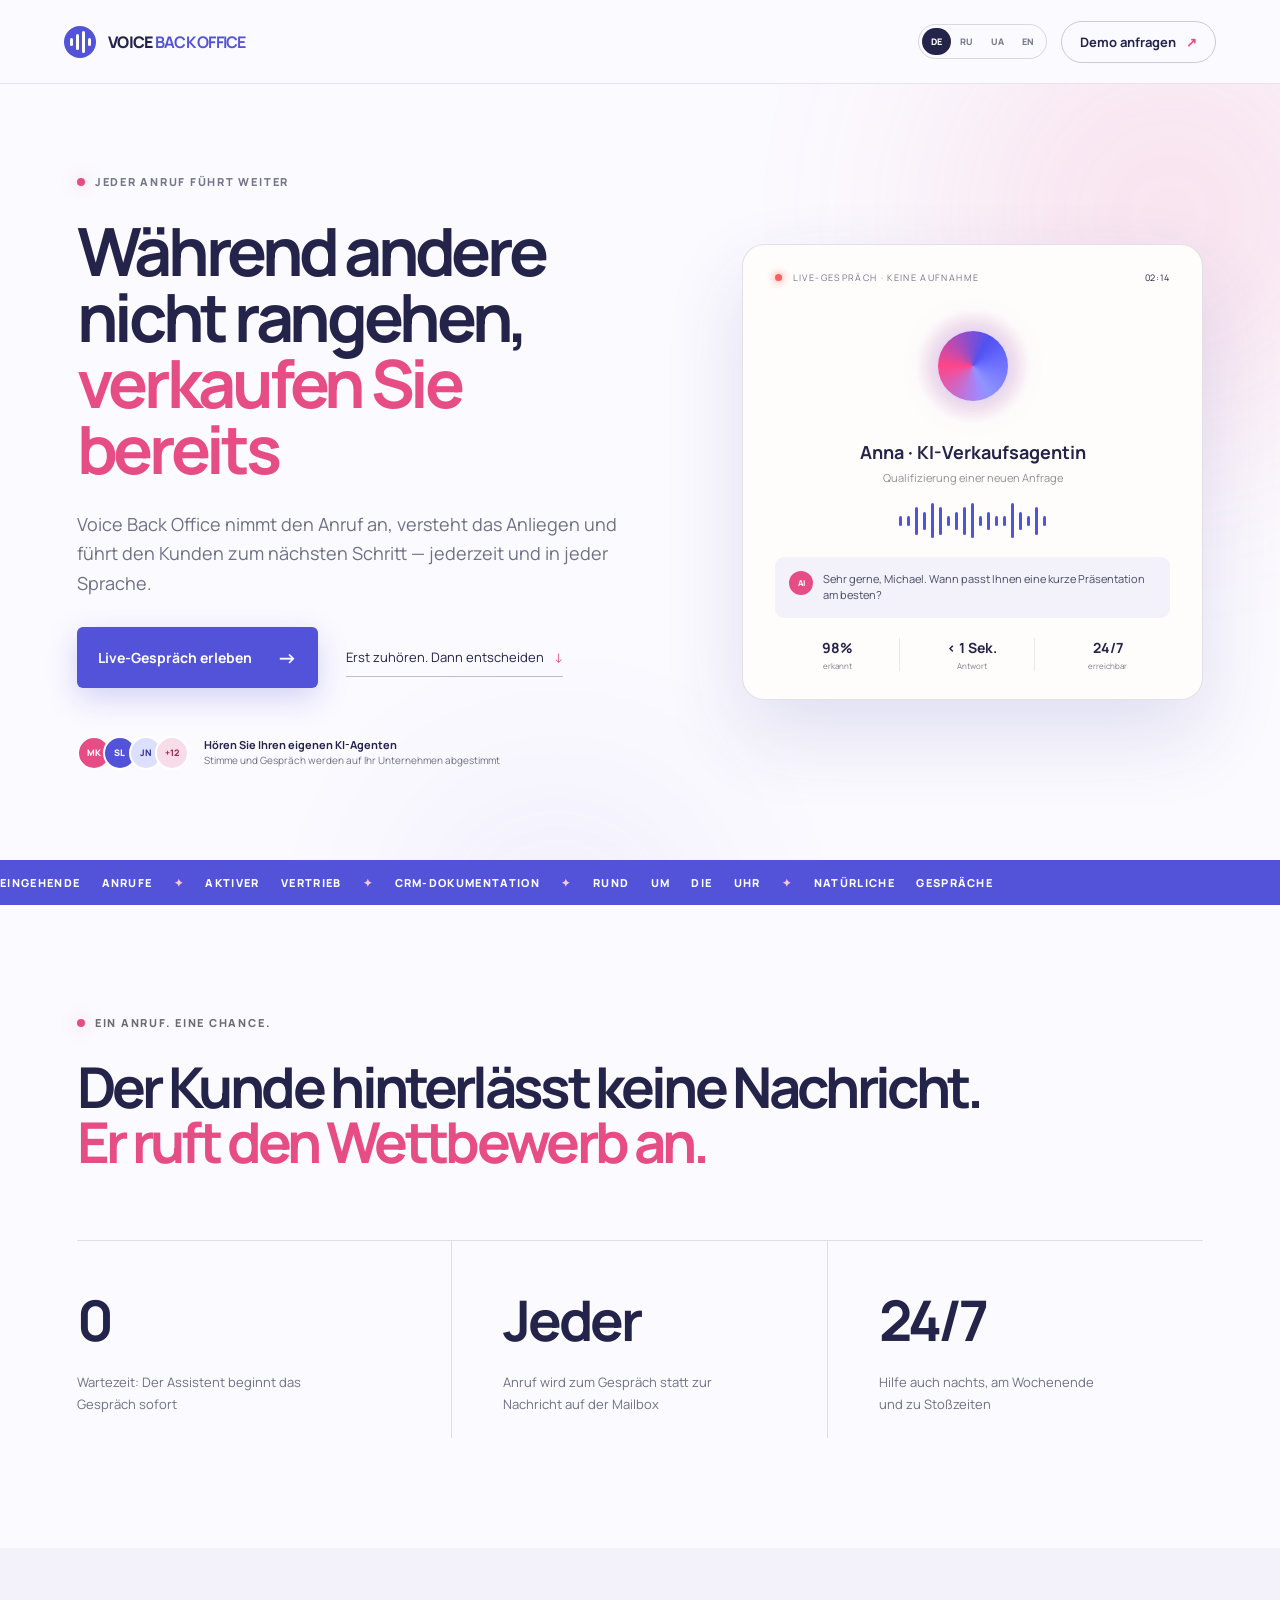
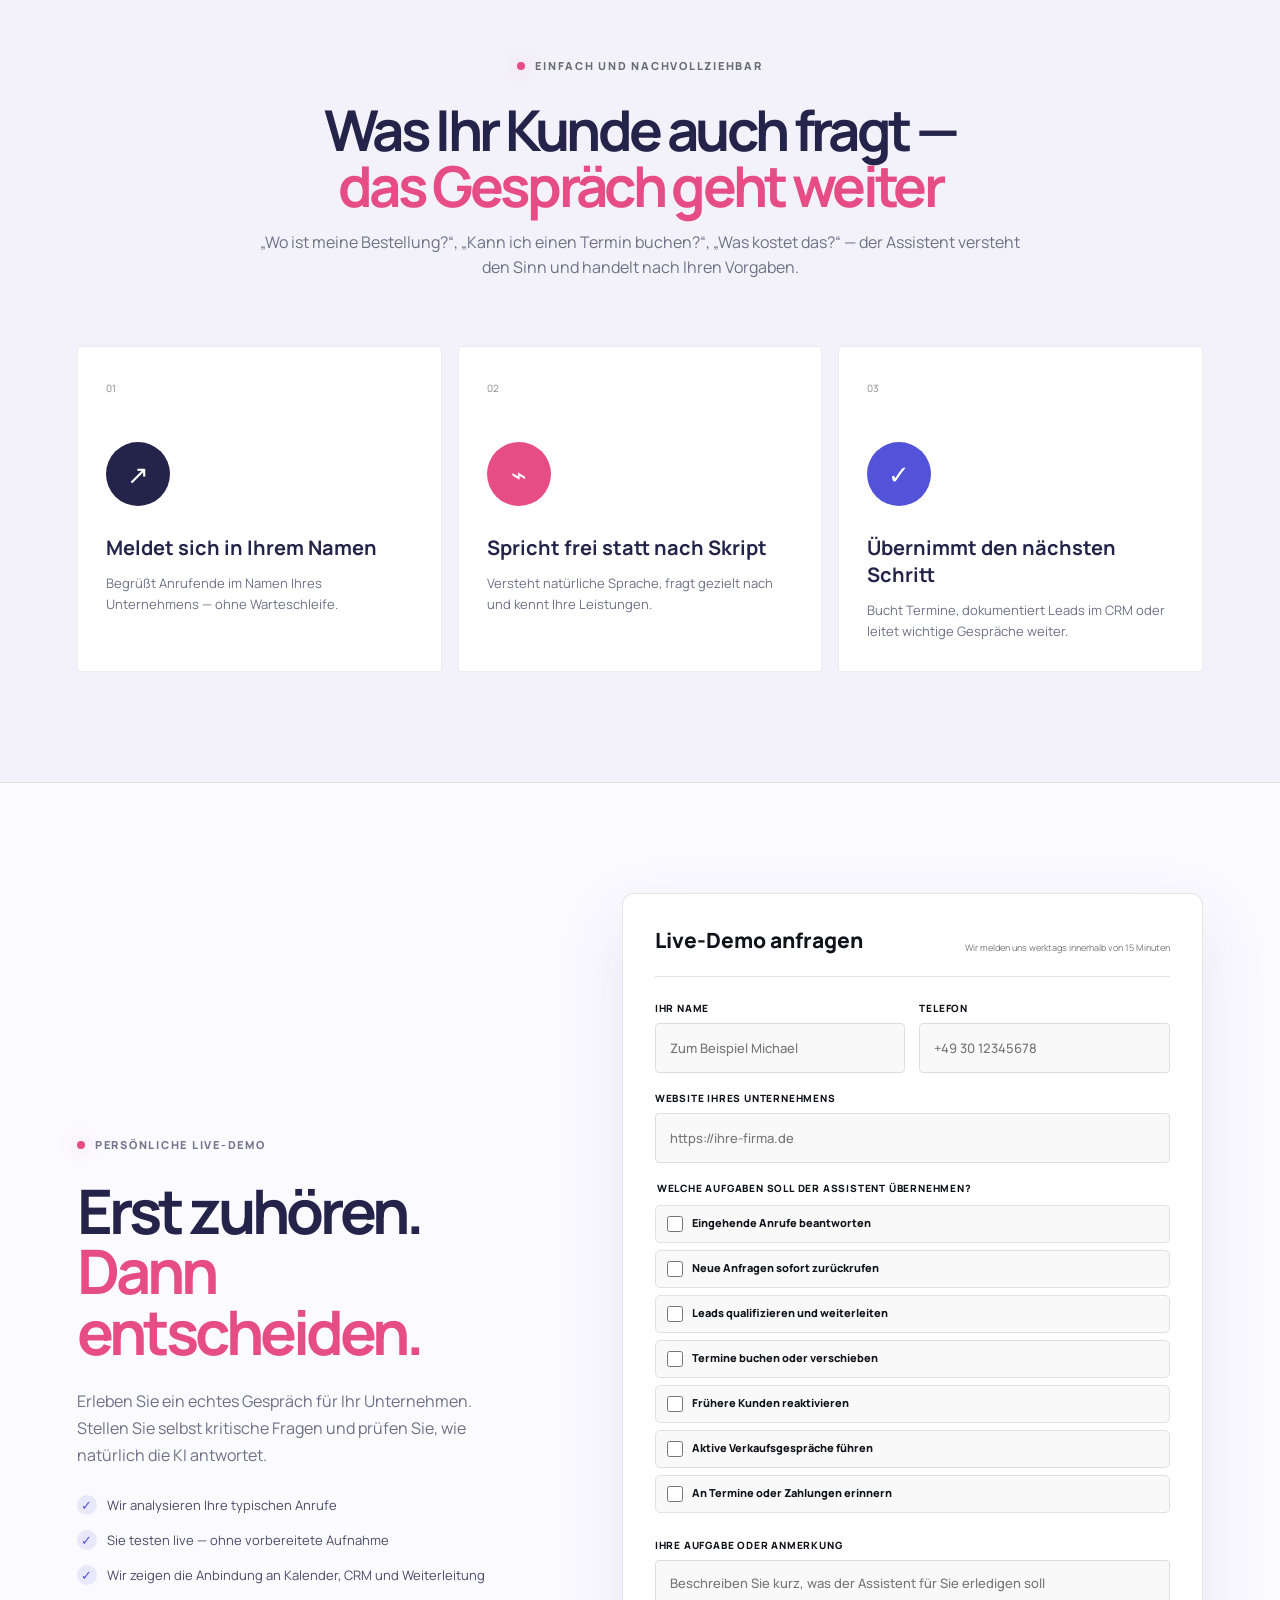
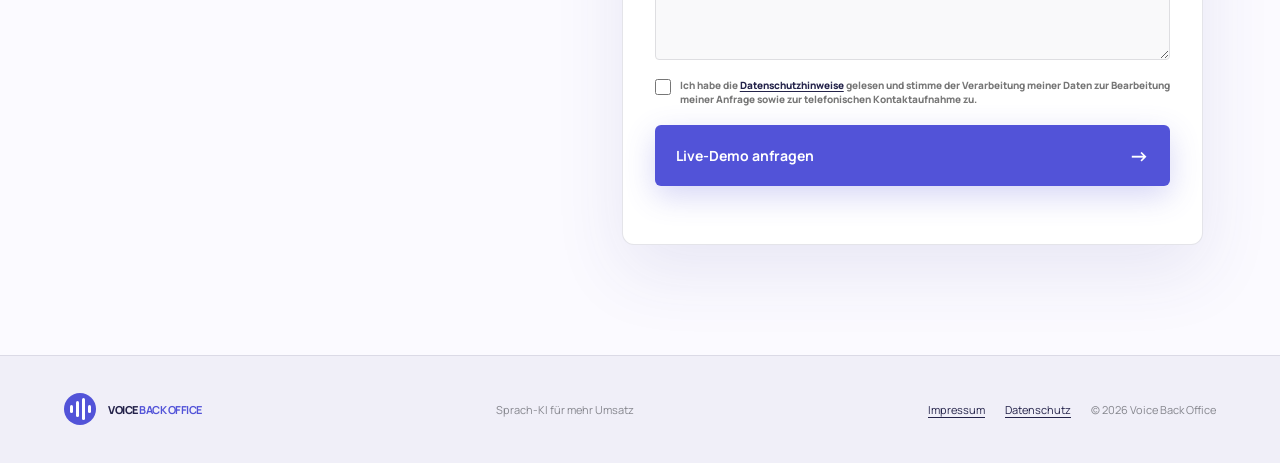
==== index.html @ b1419bbd "Add branded site favicon" ====
<!doctype html>
<html lang="de">
<head>
  <meta charset="UTF-8">
  <meta name="viewport" content="width=device-width, initial-scale=1.0">
  <meta name="description" content="Der KI-Telefonassistent für Verkauf und Kundenservice: erreichbar rund um die Uhr, natürlich im Gespräch und passend zu Ihrem Unternehmen.">
  <title>Voice Back Office — KI-Telefonassistent für Unternehmen</title>
  <link rel="icon" href="assets/favicon.svg" type="image/svg+xml">
  <link rel="stylesheet" href="styles.css">
  <link rel="stylesheet" href="language.css">
</head>
<body>
  <header class="header">
    <a class="logo" href="#top" aria-label="Voice Back Office — Startseite">
      <span class="logo-mark" aria-hidden="true"><i></i><i></i><i></i><i></i></span>
      <span>VOICE <b>BACK OFFICE</b></span>
    </a>
    <div class="header-tools">
      <nav class="language-switcher" aria-label="Sprache wählen"><button type="button" data-lang="de" class="active">DE</button><button type="button" data-lang="ru">RU</button><button type="button" data-lang="uk">UA</button><button type="button" data-lang="en">EN</button></nav>
      <a class="header-cta" href="#demo" data-i18n-html="headerCta">Demo anfragen <span>↗</span></a>
    </div>
  </header>

  <main id="top">
    <section class="hero">
      <div class="hero-glow one"></div><div class="hero-glow two"></div>
      <div class="hero-copy">
        <div class="eyebrow"><span></span> <span data-i18n="heroEyebrow">Jeder Anruf führt weiter</span></div>
        <h1 data-i18n-html="heroTitle">Während andere<br>nicht rangehen,<br><em>verkaufen Sie bereits</em></h1>
        <p class="hero-lead" data-i18n="heroLead">Voice Back Office nimmt den Anruf an, versteht das Anliegen und führt den Kunden zum nächsten Schritt — jederzeit und in jeder Sprache.</p>
        <div class="hero-actions">
          <a class="button button-primary" href="#demo" data-i18n-html="heroPrimary">Live-Gespräch erleben <span>→</span></a>
          <a class="text-link" href="#how" data-i18n-html="heroSecondary">Erst zuhören. Dann entscheiden <span>↓</span></a>
        </div>
        <div class="hero-proof">
          <div class="avatars"><span>MK</span><span>SL</span><span>JN</span><span>+12</span></div>
          <p data-i18n-html="heroProof"><b>Hören Sie Ihren eigenen KI-Agenten</b><br>Stimme und Gespräch werden auf Ihr Unternehmen abgestimmt</p>
        </div>
      </div>

      <div class="voice-card" aria-label="Демонстрация звонка голосового помощника">
        <div class="call-top"><span class="live-dot"></span> <span data-i18n="liveLabel">LIVE-GESPRÄCH · KEINE AUFNAHME</span> <span class="call-time">02:14</span></div>
        <div class="assistant-orb"><div class="orb-core"></div></div>
        <h2 data-i18n="agentName">Anna · KI-Verkaufsagentin</h2>
        <p data-i18n="agentTask">Qualifizierung einer neuen Anfrage</p>
        <div class="wave" aria-hidden="true">
          <i></i><i></i><i></i><i></i><i></i><i></i><i></i><i></i><i></i><i></i><i></i><i></i><i></i><i></i><i></i><i></i><i></i><i></i><i></i>
        </div>
        <div class="dialogue"><span>AI</span><p data-i18n="dialogue">Sehr gerne, Michael. Wann passt Ihnen eine kurze Präsentation am besten?</p></div>
        <div class="call-stats">
          <div><b>98%</b><small data-i18n="recognized">erkannt</small></div>
          <div><b>&lt; 1 Sek.</b><small data-i18n="response">Antwort</small></div>
          <div><b>24/7</b><small data-i18n="available">erreichbar</small></div>
        </div>
      </div>
    </section>

    <section class="ticker" aria-label="Возможности">
      <div data-i18n-html="ticker">Eingehende Anrufe <span>✦</span> Aktiver Vertrieb <span>✦</span> CRM-Dokumentation <span>✦</span> Rund um die Uhr <span>✦</span> Natürliche Gespräche</div>
    </section>

    <section class="section problems">
      <div class="section-heading">
        <div class="eyebrow dark"><span></span> <span data-i18n="problemEyebrow">Ein Anruf. Eine Chance.</span></div>
        <h2 data-i18n-html="problemTitle">Der Kunde hinterlässt keine Nachricht.<br><em>Er ruft den Wettbewerb an.</em></h2>
      </div>
      <div class="metrics">
        <article><strong>0</strong><p data-i18n="metricOne">Wartezeit: Der Assistent beginnt das Gespräch sofort</p></article>
        <article><strong data-i18n="metricEvery">Jeder</strong><p data-i18n="metricTwo">Anruf wird zum Gespräch statt zur Nachricht auf der Mailbox</p></article>
        <article><strong>24/7</strong><p data-i18n="metricThree">Hilfe auch nachts, am Wochenende und zu Stoßzeiten</p></article>
      </div>
    </section>

    <section class="section how" id="how">
      <div class="section-heading centered">
        <div class="eyebrow dark"><span></span> <span data-i18n="howEyebrow">Einfach und nachvollziehbar</span></div>
        <h2 data-i18n-html="howTitle">Was Ihr Kunde auch fragt —<br><em>das Gespräch geht weiter</em></h2>
        <p data-i18n="howLead">„Wo ist meine Bestellung?“, „Kann ich einen Termin buchen?“, „Was kostet das?“ — der Assistent versteht den Sinn und handelt nach Ihren Vorgaben.</p>
      </div>
      <div class="steps">
        <article><span class="step-num">01</span><div class="step-icon">↗</div><h3 data-i18n="stepOneTitle">Meldet sich in Ihrem Namen</h3><p data-i18n="stepOneText">Begrüßt Anrufende im Namen Ihres Unternehmens — ohne Warteschleife.</p></article>
        <article><span class="step-num">02</span><div class="step-icon">⌁</div><h3 data-i18n="stepTwoTitle">Spricht frei statt nach Skript</h3><p data-i18n="stepTwoText">Versteht natürliche Sprache, fragt gezielt nach und kennt Ihre Leistungen.</p></article>
        <article><span class="step-num">03</span><div class="step-icon">✓</div><h3 data-i18n="stepThreeTitle">Übernimmt den nächsten Schritt</h3><p data-i18n="stepThreeText">Bucht Termine, dokumentiert Leads im CRM oder leitet wichtige Gespräche weiter.</p></article>
      </div>
    </section>

    <section class="section demo" id="demo">
      <div class="demo-copy">
        <div class="eyebrow"><span></span> <span data-i18n="demoEyebrow">Persönliche Live-Demo</span></div>
        <h2 data-i18n-html="demoTitle">Erst zuhören.<br><em>Dann entscheiden.</em></h2>
        <p data-i18n="demoLead">Erleben Sie ein echtes Gespräch für Ihr Unternehmen. Stellen Sie selbst kritische Fragen und prüfen Sie, wie natürlich die KI antwortet.</p>
        <ul><li data-i18n="demoBulletOne">Wir analysieren Ihre typischen Anrufe</li><li data-i18n="demoBulletTwo">Sie testen live — ohne vorbereitete Aufnahme</li><li data-i18n="demoBulletThree">Wir zeigen die Anbindung an Kalender, CRM und Weiterleitung</li></ul>
      </div>
      <form class="demo-form" id="lead-form" novalidate>
        <input type="text" name="_honey" class="form-honey" tabindex="-1" autocomplete="off" aria-hidden="true">
        <div class="form-head"><span data-i18n="formTitle">Live-Demo anfragen</span><small data-i18n="formSubtitle">Wir melden uns werktags innerhalb von 15 Minuten</small></div>
        <div class="form-row">
          <label><span data-i18n="nameLabel">Ihr Name</span><input type="text" name="name" placeholder="Zum Beispiel Michael" autocomplete="name" required></label>
          <label><span data-i18n="phoneLabel">Telefon</span><input type="tel" name="phone" placeholder="+49 30 12345678" autocomplete="tel" required></label>
        </div>
        <label><span data-i18n="websiteLabel">Website Ihres Unternehmens</span><input type="url" name="website" placeholder="https://ihre-firma.de" autocomplete="url" required></label>
        <fieldset class="task-options">
          <legend data-i18n="taskLabel">Welche Aufgaben soll der Assistent übernehmen?</legend>
          <label><input type="checkbox" name="tasks" value="inbound"><span data-task-index="0">Eingehende Anrufe beantworten</span></label>
          <label><input type="checkbox" name="tasks" value="callback"><span data-task-index="1">Neue Anfragen sofort zurückrufen</span></label>
          <label><input type="checkbox" name="tasks" value="qualify"><span data-task-index="2">Leads qualifizieren und weiterleiten</span></label>
          <label><input type="checkbox" name="tasks" value="booking"><span data-task-index="3">Termine buchen oder verschieben</span></label>
          <label><input type="checkbox" name="tasks" value="reactivation"><span data-task-index="4">Frühere Kunden reaktivieren</span></label>
          <label><input type="checkbox" name="tasks" value="sales"><span data-task-index="5">Aktive Verkaufsgespräche führen</span></label>
          <label><input type="checkbox" name="tasks" value="reminders"><span data-task-index="6">An Termine oder Zahlungen erinnern</span></label>
        </fieldset>
        <label><span data-i18n="commentLabel">Ihre Aufgabe oder Anmerkung</span>
          <textarea name="comment" rows="4" placeholder="Beschreiben Sie kurz, was der Assistent für Sie erledigen soll"></textarea>
        </label>
        <label class="consent"><input type="checkbox" name="consent" required><span data-i18n-html="consent">Ich habe die <a href="privacy.html?lang=de" target="_blank" rel="noopener">Datenschutzhinweise</a> gelesen und stimme der Verarbeitung meiner Daten zur Bearbeitung meiner Anfrage sowie zur telefonischen Kontaktaufnahme zu.</span></label>
        <button class="button button-primary submit" type="submit" data-i18n-html="submit">Live-Demo anfragen <span>→</span></button>
        <p class="form-status" aria-live="polite"></p>
      </form>
    </section>
  </main>

  <footer><a class="logo" href="#top"><span class="logo-mark"><i></i><i></i><i></i><i></i></span><span>VOICE <b>BACK OFFICE</b></span></a><p data-i18n="footerTagline">Sprach-KI für mehr Umsatz</p><nav class="footer-links"><a href="imprint.html?lang=de" data-i18n="imprintLink">Impressum</a><a href="privacy.html?lang=de" data-i18n="privacyLink">Datenschutz</a><span>© 2026 Voice Back Office</span></nav></footer>

  <div class="success-modal" id="success-modal" hidden>
    <div class="success-card"><div class="success-icon">✓</div><h2 data-i18n="successTitle">Anfrage erhalten</h2><p data-i18n="successText">Vielen Dank! Wir melden uns in Kürze bei Ihnen.</p><button type="button" id="close-modal" data-i18n="successButton">Alles klar</button></div>
  </div>
  <script src="script.js"></script>
</body>
</html>
---- styles.css ----
@font-face{font-family:Manrope;font-style:normal;font-weight:400;font-display:swap;src:url('assets/manrope-400.ttf') format('truetype')}@font-face{font-family:Manrope;font-style:normal;font-weight:500;font-display:swap;src:url('assets/manrope-500.ttf') format('truetype')}@font-face{font-family:Manrope;font-style:normal;font-weight:600;font-display:swap;src:url('assets/manrope-600.ttf') format('truetype')}@font-face{font-family:Manrope;font-style:normal;font-weight:700;font-display:swap;src:url('assets/manrope-700.ttf') format('truetype')}@font-face{font-family:Manrope;font-style:normal;font-weight:800;font-display:swap;src:url('assets/manrope-800.ttf') format('truetype')}:root{--ink:#101117;--paper:#f5f2ec;--lime:#caff3d;--violet:#7457ff;--muted:#686971;--line:rgba(16,17,23,.12)}
*{box-sizing:border-box}html{scroll-behavior:smooth}body{margin:0;font-family:Manrope,Arial,sans-serif;background:var(--paper);color:var(--ink)}a{color:inherit;text-decoration:none}.header{height:84px;padding:0 max(5vw,28px);display:flex;align-items:center;justify-content:space-between;background:#11121a;color:#fff;border-bottom:1px solid rgba(255,255,255,.1);position:relative;z-index:10}.logo{display:flex;align-items:center;gap:12px;font-weight:800;letter-spacing:-.03em}.logo b{color:var(--lime)}.logo-mark{width:32px;height:32px;display:flex;align-items:center;justify-content:center;gap:3px;background:var(--lime);border-radius:50%}.logo-mark i{display:block;width:3px;background:#11121a;border-radius:4px}.logo-mark i:nth-child(1),.logo-mark i:nth-child(4){height:8px}.logo-mark i:nth-child(2){height:16px}.logo-mark i:nth-child(3){height:22px}.header-cta{padding:11px 18px;border:1px solid rgba(255,255,255,.32);border-radius:100px;font-size:13px;font-weight:700}.header-cta span{color:var(--lime);margin-left:7px}.hero{min-height:720px;background:#11121a;color:#fff;padding:90px max(6vw,32px);display:grid;grid-template-columns:1.1fr .9fr;gap:8vw;align-items:center;position:relative;overflow:hidden}.hero-copy,.voice-card{position:relative;z-index:2}.eyebrow{display:flex;align-items:center;gap:10px;text-transform:uppercase;letter-spacing:.16em;font-size:11px;font-weight:800;color:#d6d6dc;margin-bottom:28px}.eyebrow span{width:8px;height:8px;background:var(--lime);border-radius:50%;box-shadow:0 0 16px var(--lime)}.eyebrow.dark{color:#6b6c72}.hero h1,.section h2,.demo h2{font-size:clamp(46px,5.2vw,78px);line-height:.99;letter-spacing:-.065em;margin:0;font-weight:700}.hero h1 em,.section h2 em,.demo h2 em{font-style:normal;color:var(--lime)}.hero-lead{font-size:18px;line-height:1.65;color:#b6b7bd;max-width:610px;margin:28px 0}.hero-actions{display:flex;align-items:center;gap:28px}.button{display:inline-flex;align-items:center;justify-content:space-between;gap:25px;padding:17px 21px;border-radius:6px;font:700 14px Manrope;border:0;cursor:pointer}.button-primary{background:var(--lime);color:#11121a;box-shadow:0 8px 30px rgba(202,255,61,.16)}.button span{font-size:20px}.text-link{font-size:13px;color:#d2d2d7;border-bottom:1px solid #606169;padding:10px 0}.text-link span{color:var(--lime);margin-left:7px}.hero-proof{display:flex;align-items:center;margin-top:48px}.avatars{display:flex;margin-right:15px}.avatars span{width:34px;height:34px;border-radius:50%;display:grid;place-items:center;background:#7457ff;border:2px solid #11121a;font-size:9px;font-weight:800;margin-left:-8px}.avatars span:first-child{margin:0;background:#eb896c}.avatars span:nth-child(2){background:#5ab7a5}.avatars span:nth-child(3){background:#eac65f}.avatars span:last-child{background:#2d2e38}.hero-proof p{font-size:10px;line-height:1.5;color:#909198;margin:0}.hero-proof b{font-size:11px;color:#fff}.hero-glow{position:absolute;border-radius:50%;filter:blur(110px);opacity:.22}.hero-glow.one{width:460px;height:460px;background:#7457ff;right:-120px;top:-100px}.hero-glow.two{width:220px;height:220px;background:#caff3d;left:35%;bottom:-180px}.voice-card{max-width:510px;justify-self:end;background:linear-gradient(145deg,rgba(255,255,255,.09),rgba(255,255,255,.025));border:1px solid rgba(255,255,255,.14);border-radius:22px;padding:26px 32px 28px;text-align:center;box-shadow:0 40px 90px rgba(0,0,0,.35);backdrop-filter:blur(20px)}.call-top{font-size:9px;letter-spacing:.15em;text-align:left;color:#a9aab1}.live-dot{display:inline-block;width:7px;height:7px;border-radius:50%;background:#ff5d5d;margin-right:7px;box-shadow:0 0 8px #ff5d5d}.call-time{float:right;color:#fff;letter-spacing:.08em}.assistant-orb{width:116px;height:116px;border-radius:50%;display:grid;place-items:center;margin:24px auto 16px;background:radial-gradient(circle,rgba(202,255,61,.3),rgba(116,87,255,.1) 50%,transparent 70%);animation:pulse 3s ease-in-out infinite}.orb-core{width:70px;height:70px;border-radius:50%;background:conic-gradient(from 30deg,var(--lime),#6dffbd,var(--violet),var(--lime));filter:saturate(1.2);box-shadow:0 0 35px rgba(202,255,61,.35)}.voice-card h2{font-size:18px;margin:0}.voice-card>p{font-size:11px;color:#8e8f97;margin:6px}.wave{height:48px;display:flex;align-items:center;justify-content:center;gap:5px;margin:12px 0}.wave i{width:3px;height:10px;background:var(--lime);border-radius:4px;animation:wave 1.2s ease-in-out infinite}.wave i:nth-child(3n){animation-delay:.2s;height:28px}.wave i:nth-child(4n){animation-delay:.4s;height:18px}.wave i:nth-child(5n){animation-delay:.1s;height:35px}.dialogue{background:rgba(255,255,255,.07);border-radius:9px;padding:14px;text-align:left;display:flex;gap:10px}.dialogue span{background:var(--lime);color:#11121a;width:24px;height:24px;display:grid;place-items:center;border-radius:50%;font-size:8px;font-weight:800;flex:0 0 auto}.dialogue p{font-size:11px;line-height:1.5;margin:0;color:#d7d7da}.call-stats{display:grid;grid-template-columns:repeat(3,1fr);gap:10px;margin-top:20px}.call-stats div{border-right:1px solid rgba(255,255,255,.1)}.call-stats div:last-child{border:0}.call-stats b,.call-stats small{display:block}.call-stats b{font-size:14px}.call-stats small{font-size:8px;color:#777984;margin-top:3px}.ticker{overflow:hidden;background:var(--lime);padding:15px 0;white-space:nowrap;font-size:11px;font-weight:800;text-transform:uppercase;letter-spacing:.12em}.ticker div{word-spacing:18px;min-width:max-content;animation:ticker 24s linear infinite}.ticker span{color:var(--violet)}.section{padding:110px max(6vw,32px)}.section-heading h2{font-size:clamp(38px,4.4vw,66px)}.section-heading h2 em{color:var(--violet)}.problems{background:#f5f2ec}.metrics{display:grid;grid-template-columns:repeat(3,1fr);border-top:1px solid var(--line);margin-top:70px}.metrics article{padding:40px 8vw 10px 0;border-right:1px solid var(--line)}.metrics article+article{padding-left:4vw}.metrics article:last-child{border-right:0}.metrics strong{font-size:56px;letter-spacing:-.06em}.metrics p{color:var(--muted);font-size:13px;line-height:1.7}.how{background:#fff}.centered{text-align:center;max-width:760px;margin:auto}.centered .eyebrow{justify-content:center}.centered>p{color:var(--muted);line-height:1.6}.steps{display:grid;grid-template-columns:repeat(3,1fr);gap:16px;margin-top:65px}.steps article{background:#f5f2ec;padding:28px;min-height:310px;position:relative;border-radius:4px}.step-num{font-size:10px;color:#85868d}.step-icon{width:64px;height:64px;border-radius:50%;background:#11121a;color:var(--lime);display:grid;place-items:center;font-size:26px;margin:45px 0 28px}.steps article:nth-child(2) .step-icon{background:var(--violet);color:#fff}.steps article:nth-child(3) .step-icon{background:var(--lime);color:#11121a}.steps h3{font-size:20px;margin:0 0 12px}.steps p{color:var(--muted);font-size:13px;line-height:1.65;margin:0}.demo{background:#15161d;color:#fff;display:grid;grid-template-columns:.85fr 1.15fr;gap:9vw;align-items:center}.demo h2{font-size:clamp(40px,4.8vw,68px)}.demo-copy>p{color:#a8a9b0;line-height:1.7;margin:25px 0}.demo ul{list-style:none;padding:0}.demo li{font-size:13px;margin:15px 0;color:#d7d7db}.demo li:before{content:'✓';display:inline-grid;place-items:center;width:20px;height:20px;border-radius:50%;background:rgba(202,255,61,.12);color:var(--lime);margin-right:10px}.demo-form{background:#fff;color:#11121a;padding:32px;border-radius:12px}.form-head{display:flex;align-items:flex-end;justify-content:space-between;border-bottom:1px solid var(--line);padding-bottom:22px;margin-bottom:24px}.form-head span{font-size:21px;font-weight:800}.form-head small{font-size:9px;color:#777}.demo-form label{display:block;font-size:10px;font-weight:800;text-transform:uppercase;letter-spacing:.08em;margin-bottom:18px}.demo-form input,.demo-form select{display:block;width:100%;height:50px;border:1px solid #dedee1;background:#f9f9fa;border-radius:4px;padding:0 14px;margin-top:8px;font:500 13px Manrope;outline:none}.demo-form input:focus,.demo-form select:focus{border-color:var(--violet);box-shadow:0 0 0 3px rgba(116,87,255,.1)}.form-row{display:grid;grid-template-columns:1fr 1fr;gap:14px}.consent{display:flex!important;align-items:center;text-transform:none!important;letter-spacing:0!important;color:#777}.consent input{width:16px;height:16px;margin:0 9px 0 0;accent-color:var(--violet)}.submit{width:100%}.form-status{font-size:11px;color:#d74848;margin:10px 0 0;min-height:16px}footer{padding:35px max(5vw,28px);display:flex;align-items:center;justify-content:space-between;background:#0e0f14;color:#fff;border-top:1px solid rgba(255,255,255,.1);font-size:11px}footer p,footer>span{color:#85868d}.success-modal{position:fixed;inset:0;background:rgba(4,5,8,.76);z-index:100;display:grid;place-items:center;padding:20px}.success-modal[hidden]{display:none}.success-card{max-width:420px;background:#fff;border-radius:14px;text-align:center;padding:42px;color:#11121a}.success-icon{width:58px;height:58px;background:var(--lime);border-radius:50%;display:grid;place-items:center;margin:auto;font-size:24px}.success-card h2{font-size:30px}.success-card p{color:var(--muted);line-height:1.6}.success-card button{border:0;background:#11121a;color:#fff;padding:13px 30px;border-radius:5px;font:700 13px Manrope;cursor:pointer}@keyframes wave{0%,100%{transform:scaleY(.45);opacity:.55}50%{transform:scaleY(1.3);opacity:1}}@keyframes pulse{50%{transform:scale(1.06)}}@keyframes ticker{to{transform:translateX(-40%)}}
@media(max-width:900px){.hero{grid-template-columns:1fr;padding-top:65px}.voice-card{justify-self:center;width:min(100%,510px)}.metrics,.steps{grid-template-columns:1fr}.metrics article,.metrics article+article{border-right:0;border-bottom:1px solid var(--line);padding:28px 0}.demo{grid-template-columns:1fr;gap:45px}.header-cta{font-size:0}.header-cta span{font-size:18px;margin:0}}
@media(max-width:560px){.header{height:70px}.hero{padding:56px 20px}.hero h1{font-size:43px}.hero-lead{font-size:15px}.hero-actions{align-items:stretch;flex-direction:column;gap:10px}.button{width:100%}.text-link{text-align:center}.voice-card{padding:20px 16px}.section{padding:78px 20px}.section-heading h2,.demo h2{font-size:40px}.steps article{min-height:280px}.form-row{grid-template-columns:1fr}.demo-form{padding:22px 18px}.form-head{align-items:flex-start;flex-direction:column;gap:7px}footer{align-items:flex-start;flex-direction:column;gap:12px}.metrics strong{font-size:48px}}
---- language.css ----
.header-tools {
  display: flex;
  align-items: center;
  gap: 14px;
}

.language-switcher {
  display: flex;
  padding: 3px;
  border: 1px solid rgba(255, 255, 255, .16);
  border-radius: 100px;
}

.language-switcher button {
  border: 0;
  background: transparent;
  color: #8f9098;
  border-radius: 100px;
  padding: 7px 9px;
  font: 800 9px Manrope, sans-serif;
  cursor: pointer;
}

.language-switcher button.active {
  background: var(--lime);
  color: #11121a;
}

.eyebrow [data-i18n] {
  width: auto;
  height: auto;
  background: none;
  border-radius: 0;
  box-shadow: none;
  line-height: 1.45;
}

.demo-form textarea {
  display: block;
  width: 100%;
  resize: vertical;
  min-height: 92px;
  border: 1px solid #dedee1;
  background: #f9f9fa;
  border-radius: 4px;
  padding: 13px 14px;
  margin-top: 8px;
  font: 500 13px Manrope, sans-serif;
  outline: none;
}

.demo-form textarea:focus {
  border-color: var(--violet);
  box-shadow: 0 0 0 3px rgba(116, 87, 255, .1);
}

.form-honey { display: none !important; }

.consent { align-items: flex-start; line-height: 1.45; }
.consent input { flex: 0 0 auto; margin-top: 1px; }
.consent a { color: var(--ink); text-decoration: underline; text-underline-offset: 2px; }
.footer-links { display: flex; align-items: center; gap: 20px; }
.footer-links a { text-decoration: underline; text-underline-offset: 3px; }
.footer-links span { color: #85868d; }

.task-options {
  border: 0;
  padding: 0;
  margin: 0 0 18px;
}

.task-options legend {
  margin-bottom: 10px;
  font-size: 10px;
  font-weight: 800;
  text-transform: uppercase;
  letter-spacing: .08em;
}

.task-options label {
  display: flex;
  align-items: center;
  min-height: 38px;
  margin: 0 0 7px;
  padding: 8px 11px;
  border: 1px solid #e1e1e4;
  border-radius: 5px;
  background: #f9f9fa;
  font-size: 11px;
  line-height: 1.35;
  text-transform: none;
  letter-spacing: 0;
  cursor: pointer;
}

.task-options label:has(input:checked) {
  border-color: var(--violet);
  background: rgba(116, 87, 255, .07);
}

.task-options input {
  width: 16px;
  height: 16px;
  flex: 0 0 auto;
  margin: 0 9px 0 0;
  accent-color: var(--violet);
}

@media (max-width: 560px) {
  .header { padding-inline: 20px; }
  .header-tools { gap: 7px; }
  .language-switcher button { padding: 6px 7px; }
  html[lang="de"] .hero h1 { font-size: 39px; }
  .footer-links { align-items: flex-start; flex-direction: column; gap: 9px; }
}

/* Voice Back Office — luminous indigo and raspberry pink */
:root {
  --ink: #24234a;
  --paper: #fbfaff;
  --lime: #5253d8;
  --violet: #e74d85;
  --muted: #6f7086;
  --line: rgba(36, 35, 74, .13);
}

body { background: #fbfaff; }

.header {
  background: rgba(251, 250, 255, .97);
  color: var(--ink);
  border-bottom-color: rgba(36, 35, 74, .1);
}

.logo { letter-spacing: -.045em; }
.logo b { color: var(--lime); }
.logo-mark { background: var(--lime); }
.logo-mark i { background: #fff; }

.language-switcher { border-color: rgba(36, 35, 74, .16); }
.language-switcher button { color: #79798e; }
.language-switcher button.active { background: var(--ink); color: #fff; }

.header-cta { border-color: rgba(36, 35, 74, .22); }
.header-cta span { color: var(--violet); }

.hero {
  background: #fbfaff;
  color: var(--ink);
}

.hero h1 em,
.section h2 em,
.demo h2 em { color: var(--violet); }

.hero-lead { color: var(--muted); }
.eyebrow { color: #74748c; }
.eyebrow span:first-child { background: var(--violet); box-shadow: 0 0 16px rgba(231, 77, 133, .34); }
.text-link { color: var(--ink); border-bottom-color: rgba(36, 35, 74, .28); }
.text-link span { color: var(--violet); }

.button-primary {
  background: var(--lime);
  color: #fff;
  box-shadow: 0 10px 30px rgba(82, 83, 216, .24);
}

.hero-proof b { color: var(--ink); }
.hero-proof p { color: var(--muted); }
.avatars span { border-color: #fff; }
.avatars span:first-child { background: #e74d85; color: #fff; }
.avatars span:nth-child(2) { background: #5253d8; color: #fff; }
.avatars span:nth-child(3) { background: #dddfff; color: #393a98; }
.avatars span:last-child { background: #f8dce8; color: #9f315b; }

.hero-glow.one { background: #e74d85; opacity: .13; }
.hero-glow.two { background: #5253d8; opacity: .13; }

.voice-card {
  background: #fffdfb;
  color: var(--ink);
  border-color: rgba(36, 35, 74, .13);
  box-shadow: 0 34px 80px rgba(57, 58, 152, .14);
}
.call-top { color: #73748b; }
.call-time { color: var(--ink); }
.assistant-orb { background: radial-gradient(circle, rgba(82,83,216,.2), rgba(231,77,133,.11) 52%, transparent 70%); }
.orb-core { background: conic-gradient(from 30deg, #5253d8, #9295ff, #e74d85, #5253d8); box-shadow: 0 0 35px rgba(82,83,216,.27); }
.wave i { background: var(--lime); }
.dialogue { background: #f3f2fa; }
.dialogue span { background: var(--violet); color: #fff; }
.dialogue p { color: #484864; }
.call-stats div { border-right-color: rgba(36,35,74,.1); }
.call-stats small { color: #7d7d91; }

.ticker { background: var(--lime); color: #fff; }
.ticker span { color: #ffc4da; }
.problems { background: #fbfaff; }
.how { background: #f3f2fa; }
.steps article { background: #fff; border: 1px solid rgba(36,35,74,.09); }
.step-icon { background: var(--ink); color: #fff; }
.steps article:nth-child(2) .step-icon { background: var(--violet); }
.steps article:nth-child(3) .step-icon { background: var(--lime); color: #fff; }

.demo { background: #fbfaff; color: var(--ink); border-top: 1px solid var(--line); }
.demo-copy > p { color: var(--muted); }
.demo li { color: #4b4b68; }
.demo li:before { background: rgba(82,83,216,.1); color: var(--lime); }
.demo-form { border: 1px solid rgba(36,35,74,.12); box-shadow: 0 26px 70px rgba(57,58,152,.1); }

footer {
  background: #f0eff8;
  color: var(--ink);
  border-top-color: rgba(36,35,74,.1);
}
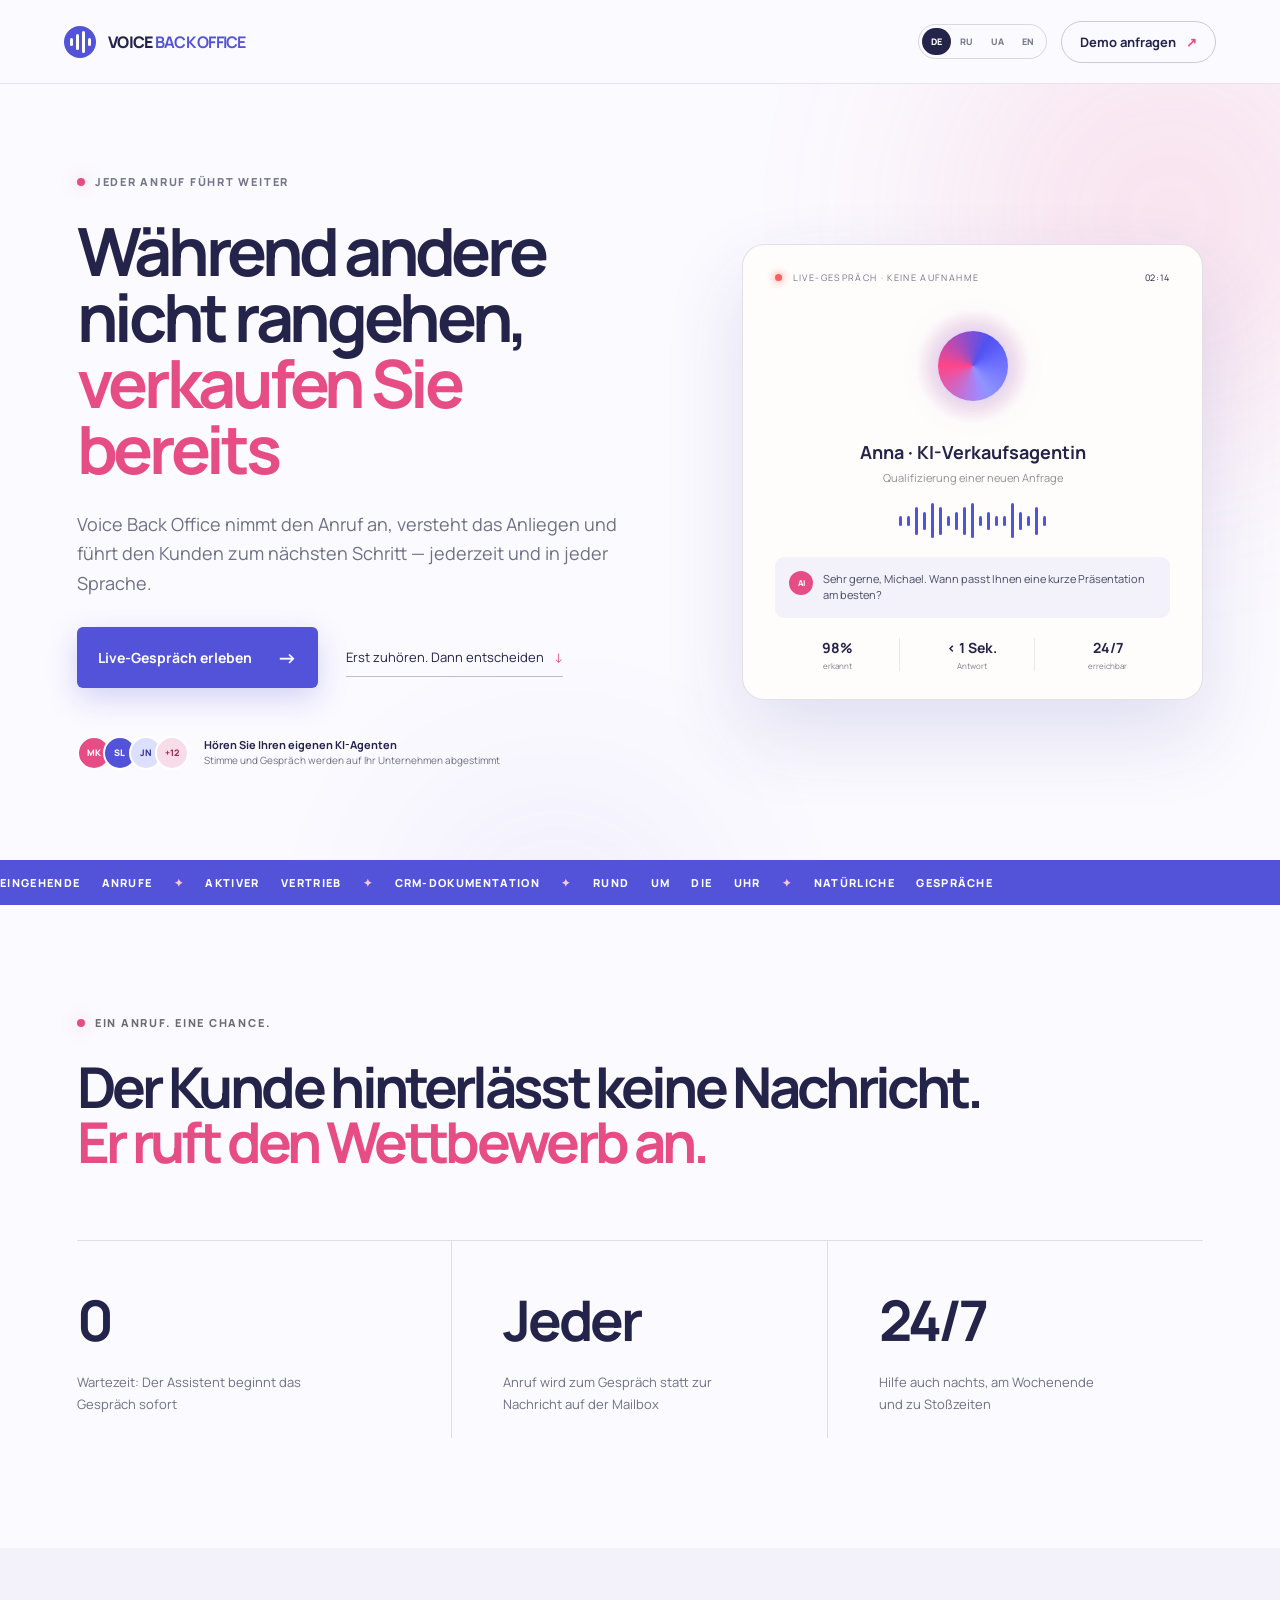
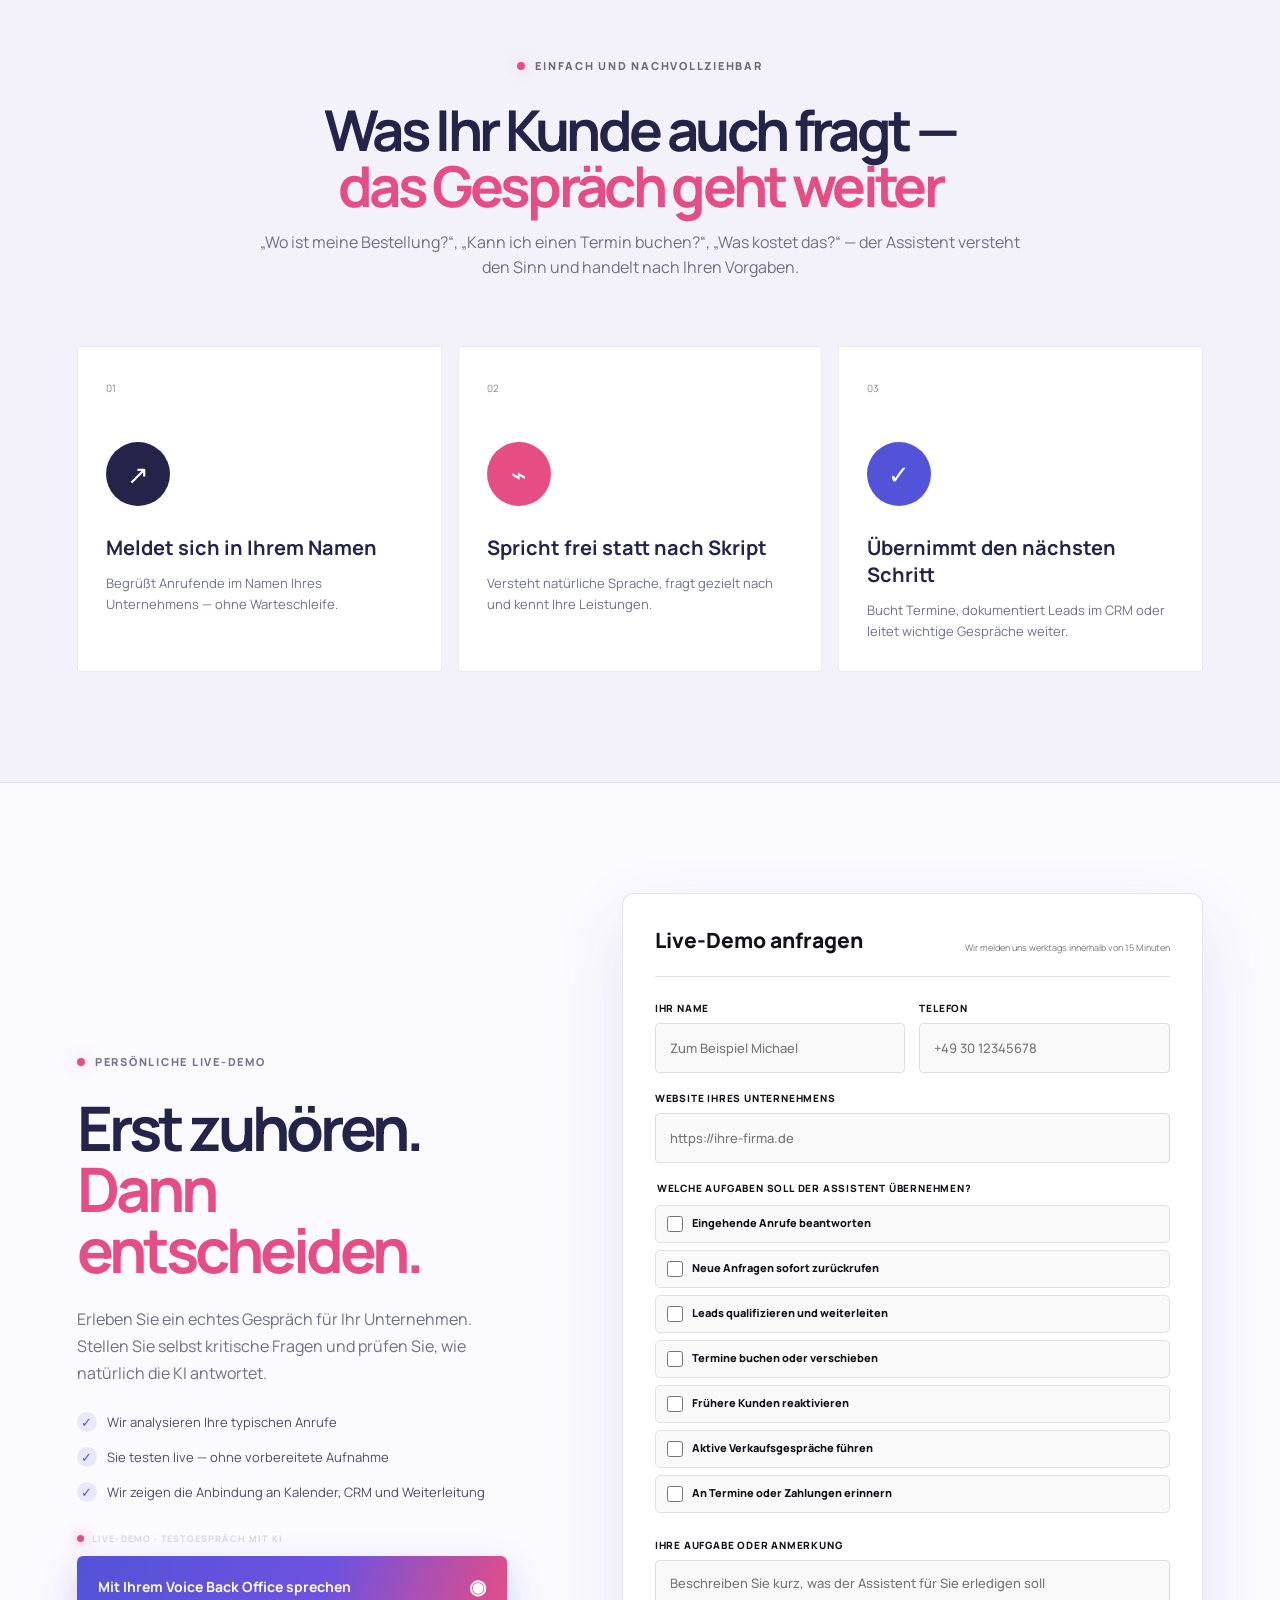
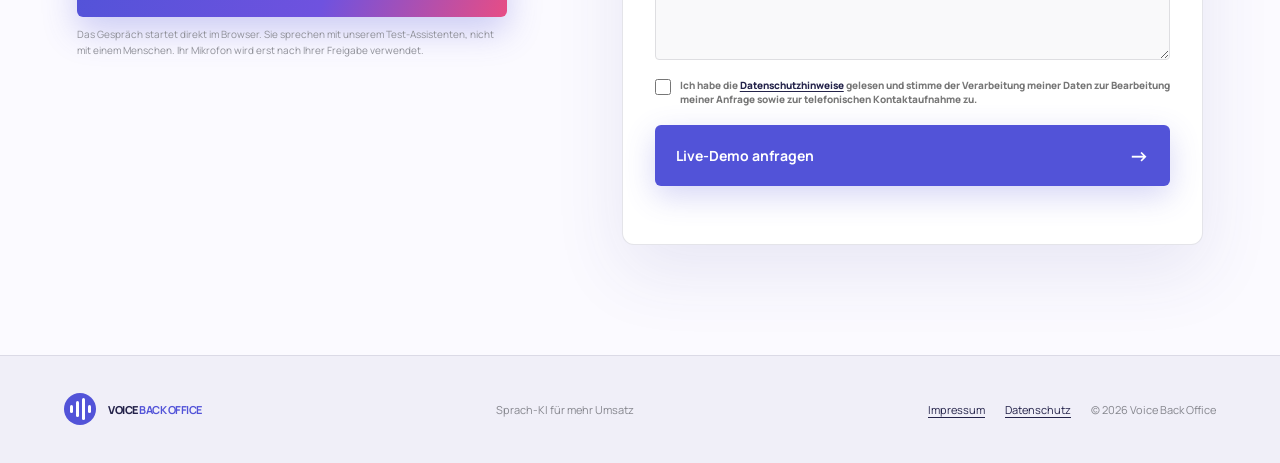
==== commit 23862f0b: "Add branded voice demo call button" ====
--- a/index.html
+++ b/index.html
@@ -90,6 +90,12 @@
         <h2 data-i18n-html="demoTitle">Erst zuhören.<br><em>Dann entscheiden.</em></h2>
         <p data-i18n="demoLead">Erleben Sie ein echtes Gespräch für Ihr Unternehmen. Stellen Sie selbst kritische Fragen und prüfen Sie, wie natürlich die KI antwortet.</p>
         <ul><li data-i18n="demoBulletOne">Wir analysieren Ihre typischen Anrufe</li><li data-i18n="demoBulletTwo">Sie testen live — ohne vorbereitete Aufnahme</li><li data-i18n="demoBulletThree">Wir zeigen die Anbindung an Kalender, CRM und Weiterleitung</li></ul>
+        <div class="voice-demo-action">
+          <div class="voice-demo-label"><span></span><b data-i18n="voiceDemoLabel">LIVE-DEMO · TESTGESPRÄCH MIT KI</b></div>
+          <button class="button voice-demo-button" id="voice-demo-button" type="button" data-i18n-html="voiceDemoButton">Mit Ihrem Voice Back Office sprechen <span>◉</span></button>
+          <p class="voice-demo-note" data-i18n="voiceDemoNote">Das Gespräch startet direkt im Browser. Ihr Mikrofon wird erst nach Ihrer Freigabe verwendet.</p>
+          <p class="voice-demo-status" id="voice-demo-status" aria-live="polite"></p>
+        </div>
       </div>
       <form class="demo-form" id="lead-form" novalidate>
         <input type="text" name="_honey" class="form-honey" tabindex="-1" autocomplete="off" aria-hidden="true">
--- a/language.css
+++ b/language.css
@@ -48,6 +48,22 @@
   font: 500 13px Manrope, sans-serif;
   outline: none;
 }
+
+.voice-demo-action { margin-top: 30px; }
+.voice-demo-label { display: flex; align-items: center; gap: 8px; margin: 0 0 11px; color: #d7d8e1; font-size: 9px; letter-spacing: .13em; }
+.voice-demo-label span { width: 7px; height: 7px; border-radius: 50%; background: var(--violet); box-shadow: 0 0 13px rgba(231, 77, 133, .8); }
+.voice-demo-button {
+  width: 100%;
+  max-width: 440px;
+  color: #fff;
+  background: linear-gradient(110deg, var(--lime), #6f52df 58%, var(--violet));
+  box-shadow: 0 14px 34px rgba(82, 83, 216, .28);
+}
+.voice-demo-button:hover { transform: translateY(-1px); }
+.voice-demo-button:disabled { cursor: wait; opacity: .72; }
+.voice-demo-button span { color: #fff; }
+.voice-demo-note { max-width: 440px; margin: 10px 0 0; color: #8f9098; font-size: 10px; line-height: 1.55; }
+.voice-demo-status { min-height: 18px; max-width: 440px; margin: 7px 0 0; color: #f2a9c2; font-size: 11px; }
 
 .demo-form textarea:focus {
   border-color: var(--violet);
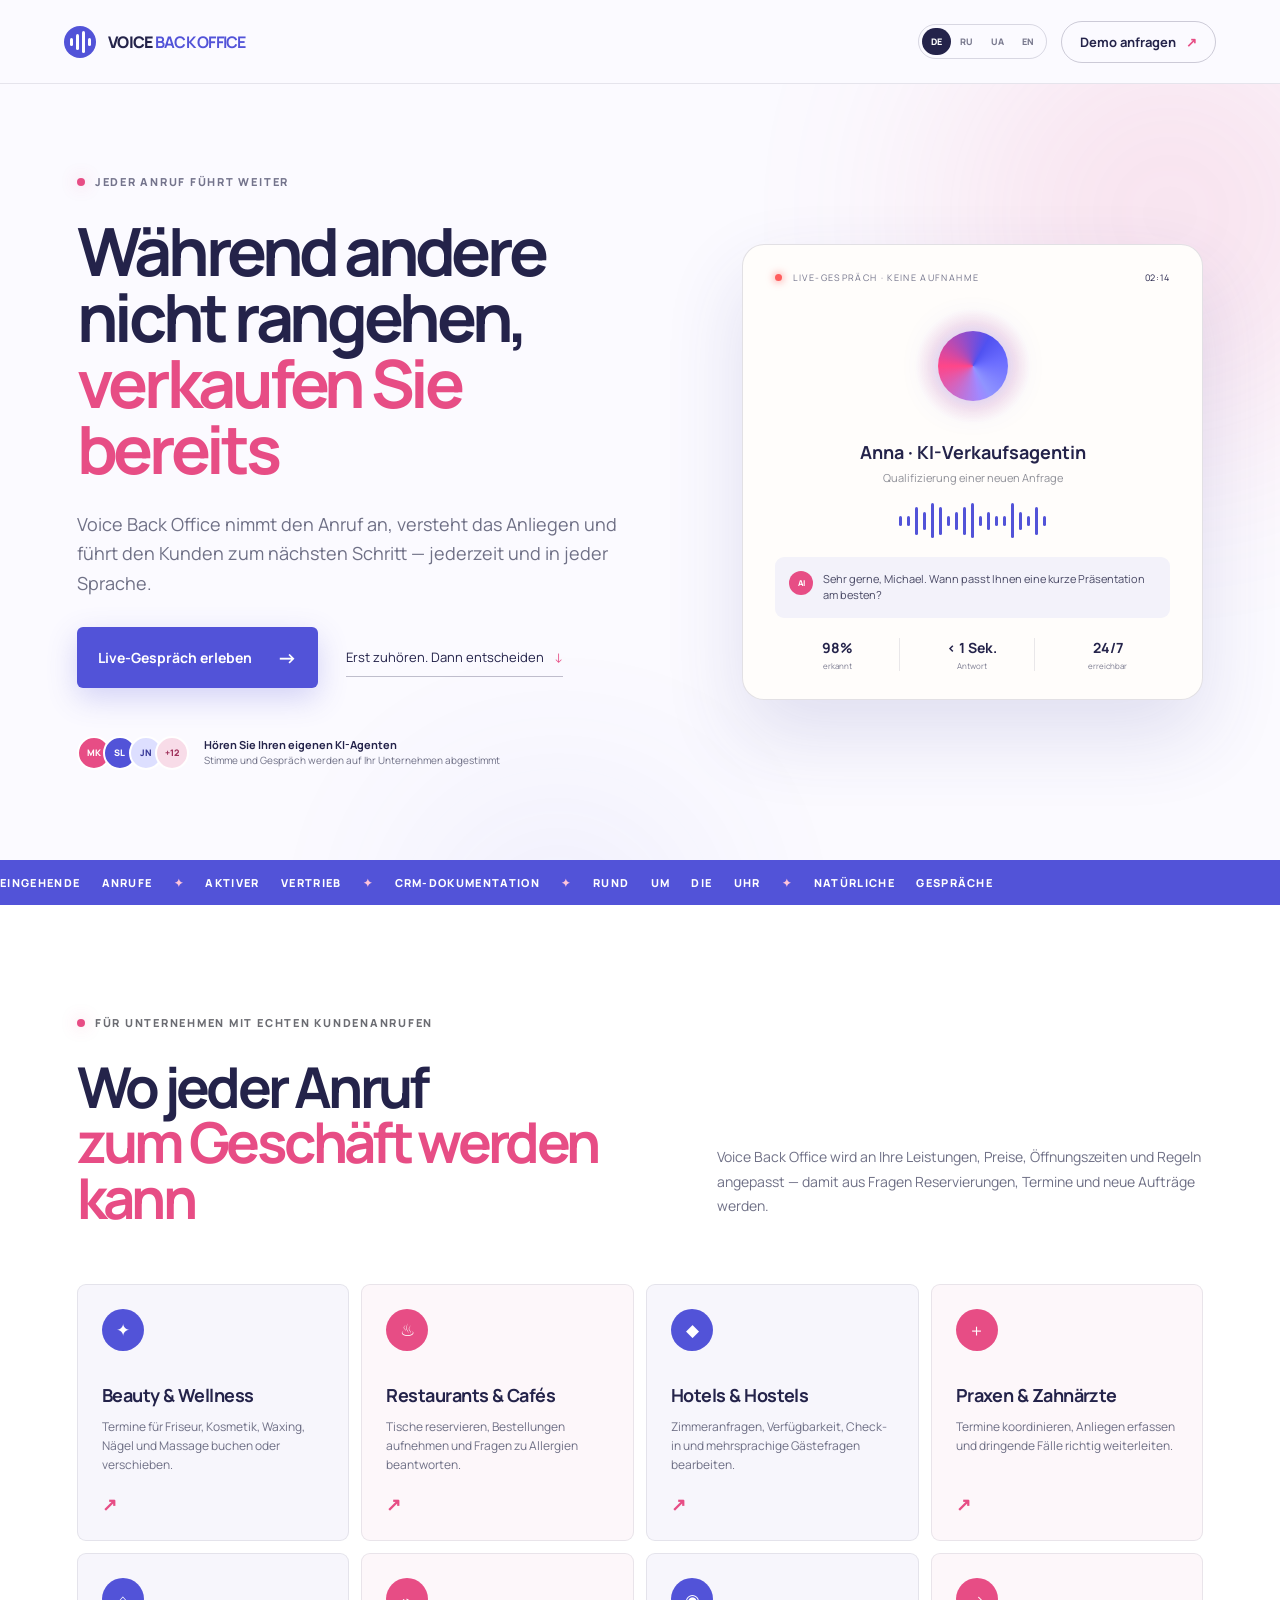
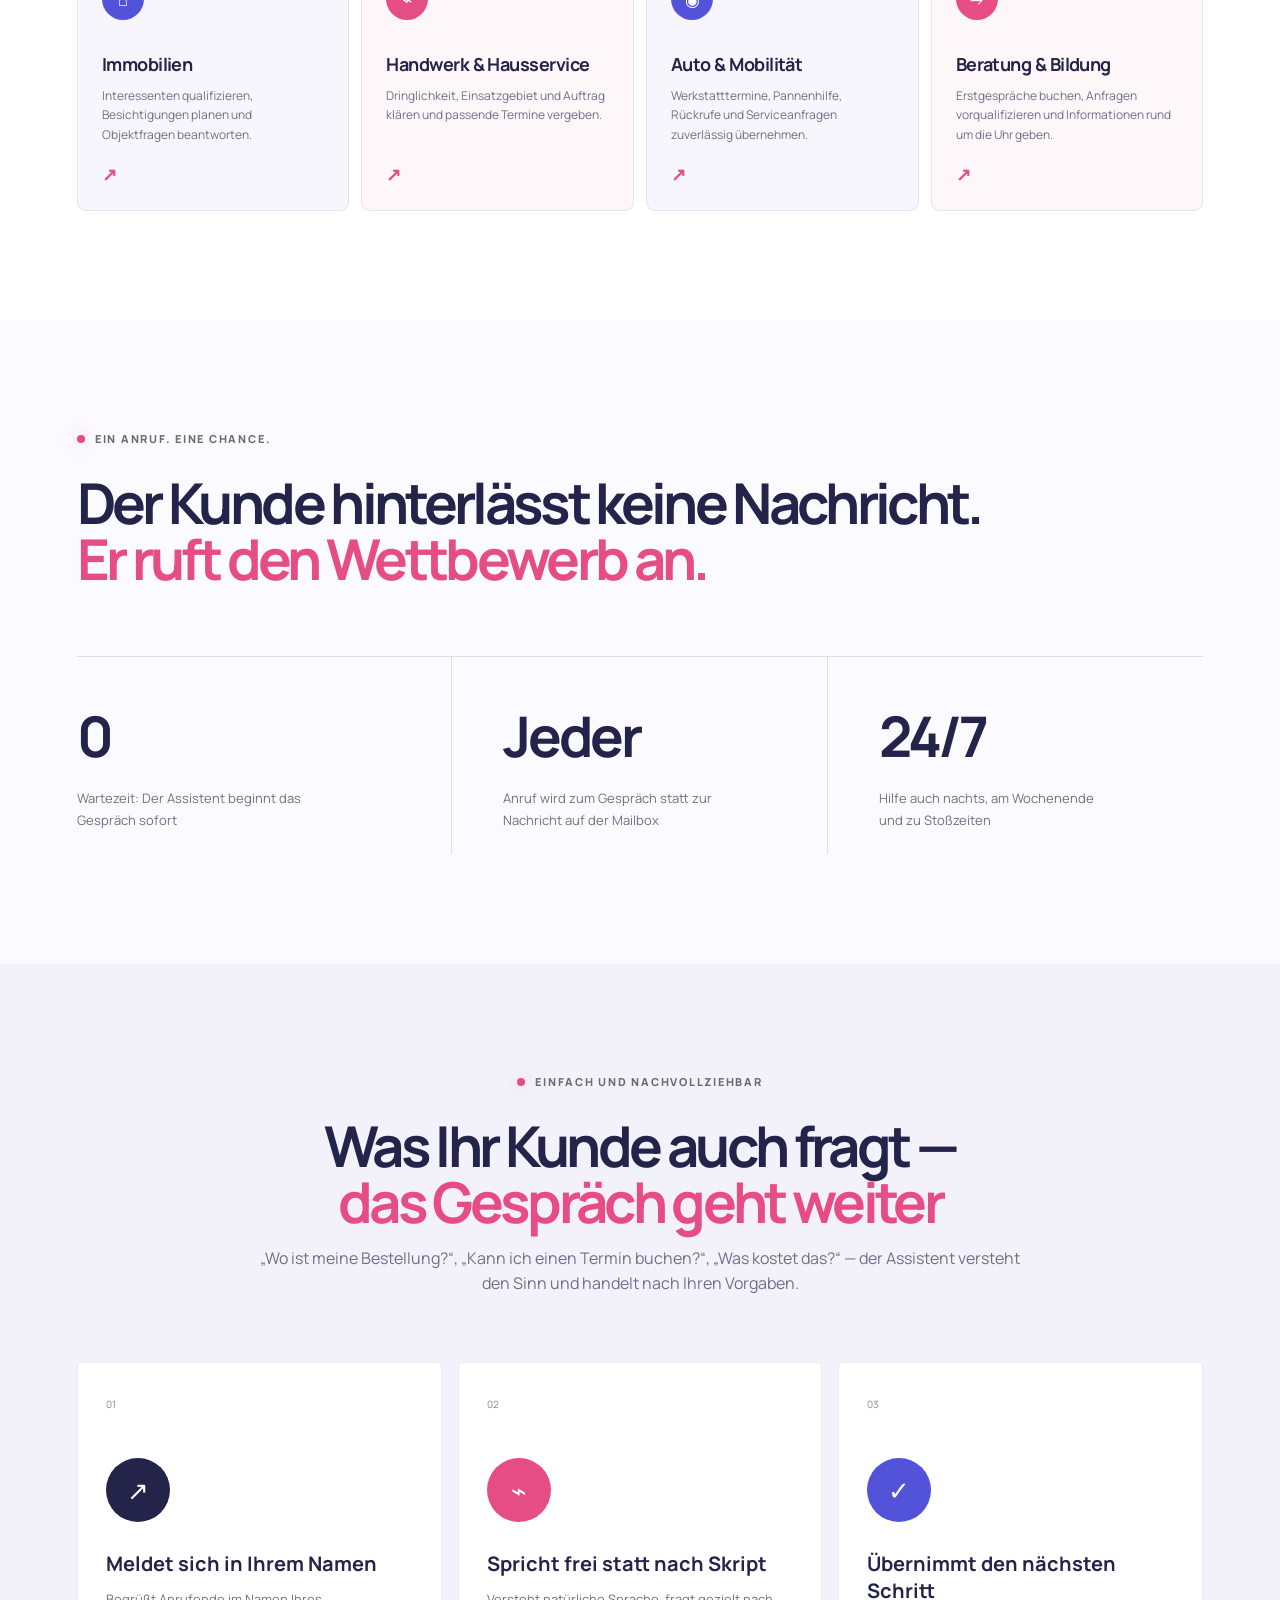
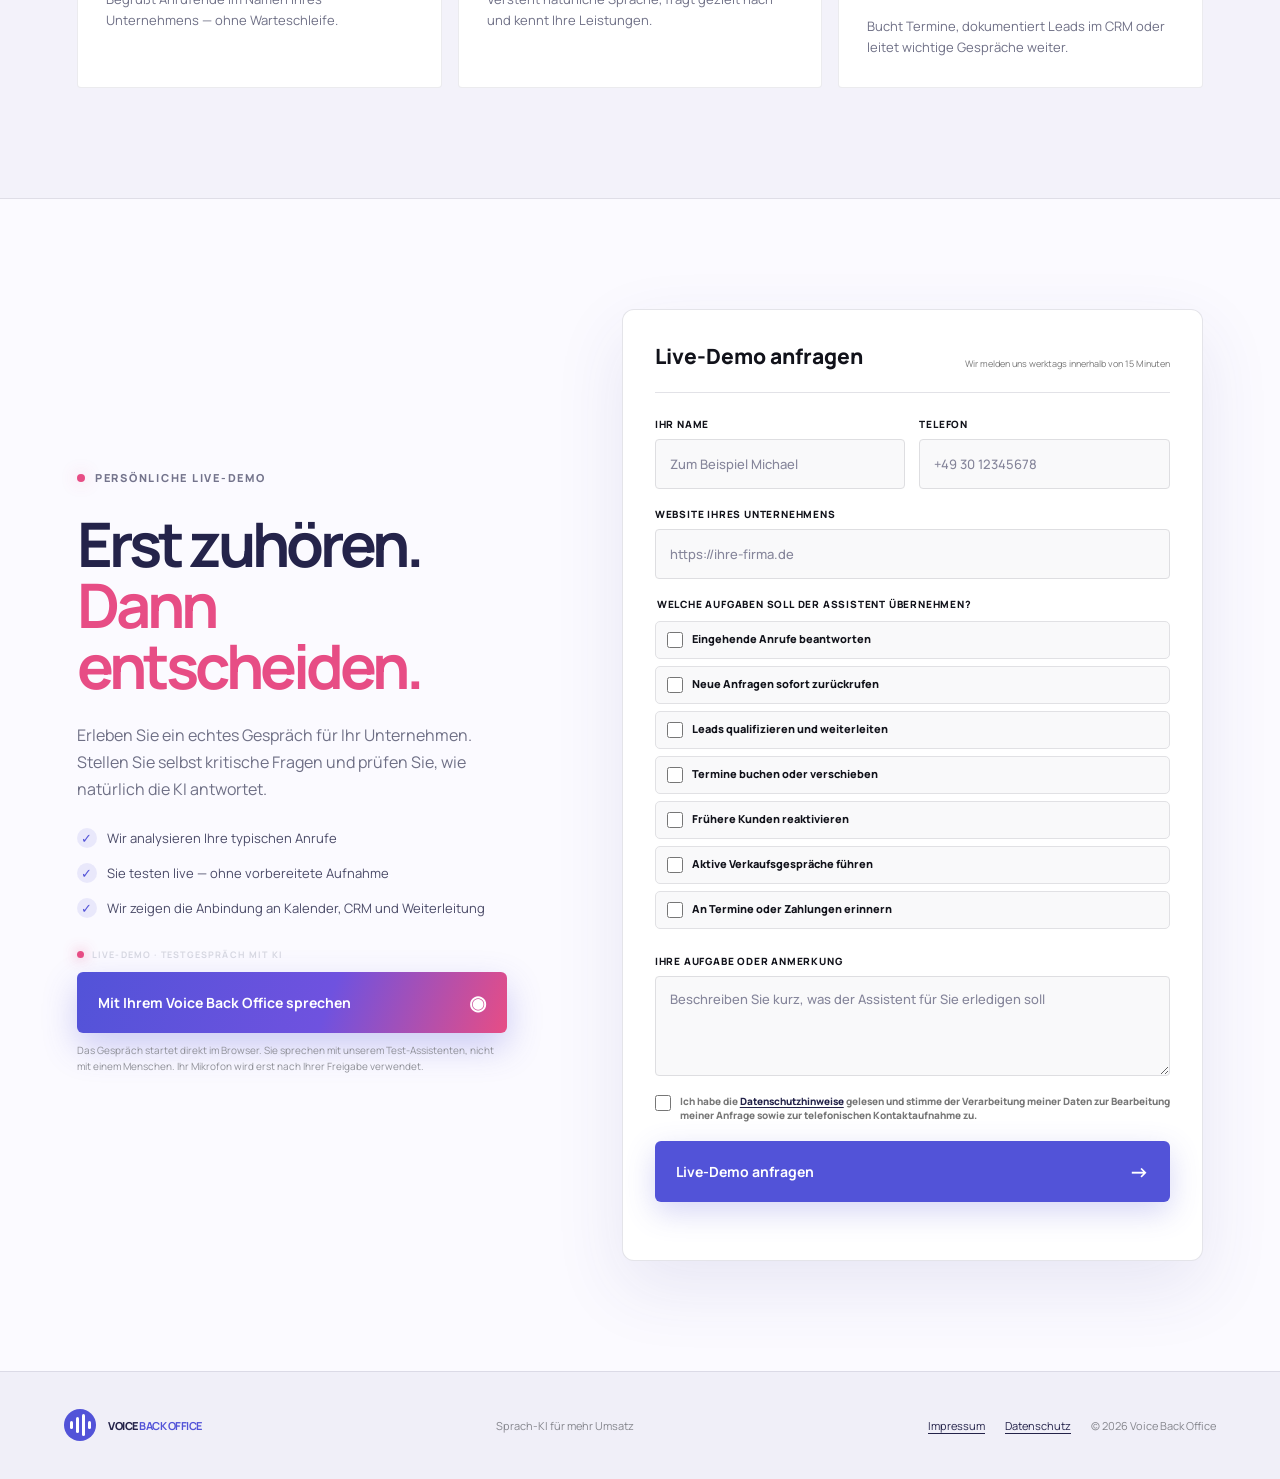
==== commit fc27ca38: "Add industry use cases section" ====
--- a/index.html
+++ b/index.html
@@ -57,6 +57,24 @@
 
     <section class="ticker" aria-label="Возможности">
       <div data-i18n-html="ticker">Eingehende Anrufe <span>✦</span> Aktiver Vertrieb <span>✦</span> CRM-Dokumentation <span>✦</span> Rund um die Uhr <span>✦</span> Natürliche Gespräche</div>
+    </section>
+
+    <section class="section industries" id="industries">
+      <div class="section-heading industries-heading">
+        <div class="eyebrow dark"><span></span> <span data-i18n="industryEyebrow">Für Unternehmen mit echten Kundenanrufen</span></div>
+        <h2 data-i18n-html="industryTitle">Wo jeder Anruf<br><em>zum Geschäft werden kann</em></h2>
+        <p data-i18n="industryLead">Voice Back Office wird an Ihre Leistungen, Preise, Öffnungszeiten und Regeln angepasst — damit aus Fragen Reservierungen, Termine und neue Aufträge werden.</p>
+      </div>
+      <div class="industry-grid">
+        <a class="industry-card" href="#demo"><span class="industry-icon">✦</span><h3 data-industry-title="0">Beauty & Wellness</h3><p data-industry-text="0">Termine für Friseur, Kosmetik, Waxing, Nägel und Massage buchen oder verschieben.</p><b>↗</b></a>
+        <a class="industry-card" href="#demo"><span class="industry-icon">♨</span><h3 data-industry-title="1">Restaurants & Cafés</h3><p data-industry-text="1">Tische reservieren, Bestellungen aufnehmen und Fragen zu Allergien beantworten.</p><b>↗</b></a>
+        <a class="industry-card" href="#demo"><span class="industry-icon">◆</span><h3 data-industry-title="2">Hotels & Hostels</h3><p data-industry-text="2">Zimmeranfragen, Verfügbarkeit, Check-in und mehrsprachige Gästefragen bearbeiten.</p><b>↗</b></a>
+        <a class="industry-card" href="#demo"><span class="industry-icon">＋</span><h3 data-industry-title="3">Praxen & Zahnärzte</h3><p data-industry-text="3">Termine koordinieren, Anliegen erfassen und dringende Fälle richtig weiterleiten.</p><b>↗</b></a>
+        <a class="industry-card" href="#demo"><span class="industry-icon">⌂</span><h3 data-industry-title="4">Immobilien</h3><p data-industry-text="4">Interessenten qualifizieren, Besichtigungen planen und Objektfragen beantworten.</p><b>↗</b></a>
+        <a class="industry-card" href="#demo"><span class="industry-icon">⌁</span><h3 data-industry-title="5">Handwerk & Hausservice</h3><p data-industry-text="5">Dringlichkeit, Einsatzgebiet und Auftrag klären und passende Termine vergeben.</p><b>↗</b></a>
+        <a class="industry-card" href="#demo"><span class="industry-icon">◉</span><h3 data-industry-title="6">Auto & Mobilität</h3><p data-industry-text="6">Werkstatttermine, Pannenhilfe, Rückrufe und Serviceanfragen zuverlässig übernehmen.</p><b>↗</b></a>
+        <a class="industry-card" href="#demo"><span class="industry-icon">→</span><h3 data-industry-title="7">Beratung & Bildung</h3><p data-industry-text="7">Erstgespräche buchen, Anfragen vorqualifizieren und Informationen rund um die Uhr geben.</p><b>↗</b></a>
+      </div>
     </section>
 
     <section class="section problems">
--- a/language.css
+++ b/language.css
@@ -46,8 +46,27 @@
   padding: 13px 14px;
   margin-top: 8px;
   font: 500 13px Manrope, sans-serif;
+  color: #24233b;
+  -webkit-text-fill-color: #24233b;
+  caret-color: var(--lime);
   outline: none;
 }
+
+.demo-form input,
+.demo-form select {
+  color: #24233b;
+  -webkit-text-fill-color: #24233b;
+  caret-color: var(--lime);
+}
+
+.demo-form input::placeholder,
+.demo-form textarea::placeholder {
+  color: #85859a;
+  -webkit-text-fill-color: #85859a;
+  opacity: 1;
+}
+
+.demo-form select option { color: #24233b; background: #fff; }
 
 .voice-demo-action { margin-top: 30px; }
 .voice-demo-label { display: flex; align-items: center; gap: 8px; margin: 0 0 11px; color: #d7d8e1; font-size: 9px; letter-spacing: .13em; }
@@ -211,6 +230,20 @@
 
 .ticker { background: var(--lime); color: #fff; }
 .ticker span { color: #ffc4da; }
+.industries { background: #fff; }
+.industries-heading { display: grid; grid-template-columns: 1.05fr .95fr; column-gap: 8vw; align-items: end; }
+.industries-heading .eyebrow { grid-column: 1 / -1; }
+.industries-heading h2 { font-size: clamp(38px, 4.4vw, 66px); }
+.industries-heading > p { max-width: 560px; margin: 0 0 7px; color: var(--muted); font-size: 14px; line-height: 1.75; }
+.industry-grid { display: grid; grid-template-columns: repeat(4, 1fr); gap: 12px; margin-top: 58px; }
+.industry-card { min-height: 250px; padding: 24px; display: flex; flex-direction: column; position: relative; overflow: hidden; background: #f7f6fc; border: 1px solid rgba(36,35,74,.09); border-radius: 9px; transition: transform .2s ease, box-shadow .2s ease, border-color .2s ease; }
+.industry-card:hover { transform: translateY(-4px); border-color: rgba(82,83,216,.28); box-shadow: 0 20px 38px rgba(57,58,152,.11); }
+.industry-card:nth-child(2n) { background: #fdf7fa; }
+.industry-icon { width: 42px; height: 42px; display: grid; place-items: center; border-radius: 50%; background: var(--lime); color: #fff; font-size: 17px; }
+.industry-card:nth-child(2n) .industry-icon { background: var(--violet); }
+.industry-card h3 { margin: 32px 0 10px; font-size: 18px; letter-spacing: -.03em; }
+.industry-card p { margin: 0; color: var(--muted); font-size: 12px; line-height: 1.6; }
+.industry-card b { margin-top: auto; padding-top: 18px; color: var(--violet); font-size: 18px; }
 .problems { background: #fbfaff; }
 .how { background: #f3f2fa; }
 .steps article { background: #fff; border: 1px solid rgba(36,35,74,.09); }
@@ -224,6 +257,16 @@
 .demo li:before { background: rgba(82,83,216,.1); color: var(--lime); }
 .demo-form { border: 1px solid rgba(36,35,74,.12); box-shadow: 0 26px 70px rgba(57,58,152,.1); }
 
+@media (max-width: 1000px) {
+  .industries-heading { grid-template-columns: 1fr; gap: 20px; }
+  .industry-grid { grid-template-columns: repeat(2, 1fr); }
+}
+
+@media (max-width: 560px) {
+  .industry-grid { grid-template-columns: 1fr; margin-top: 38px; }
+  .industry-card { min-height: 215px; }
+}
+
 footer {
   background: #f0eff8;
   color: var(--ink);
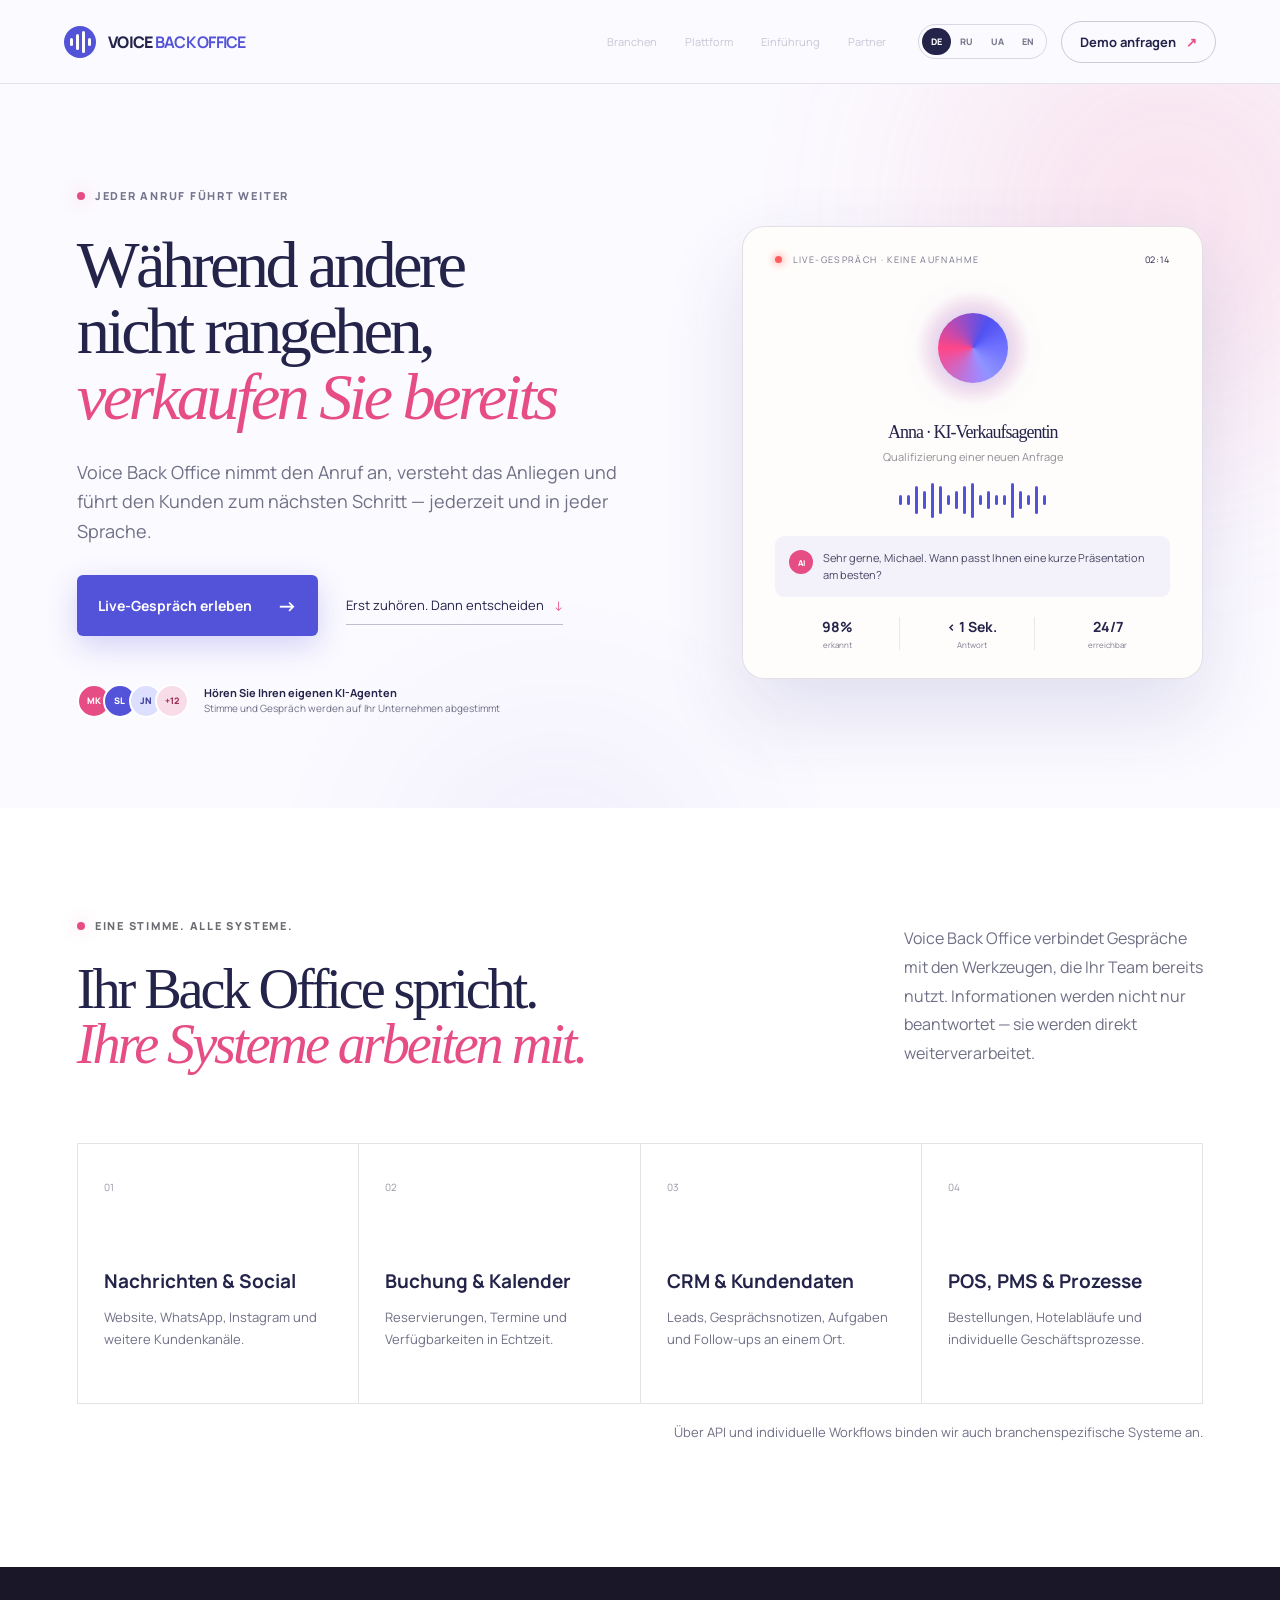
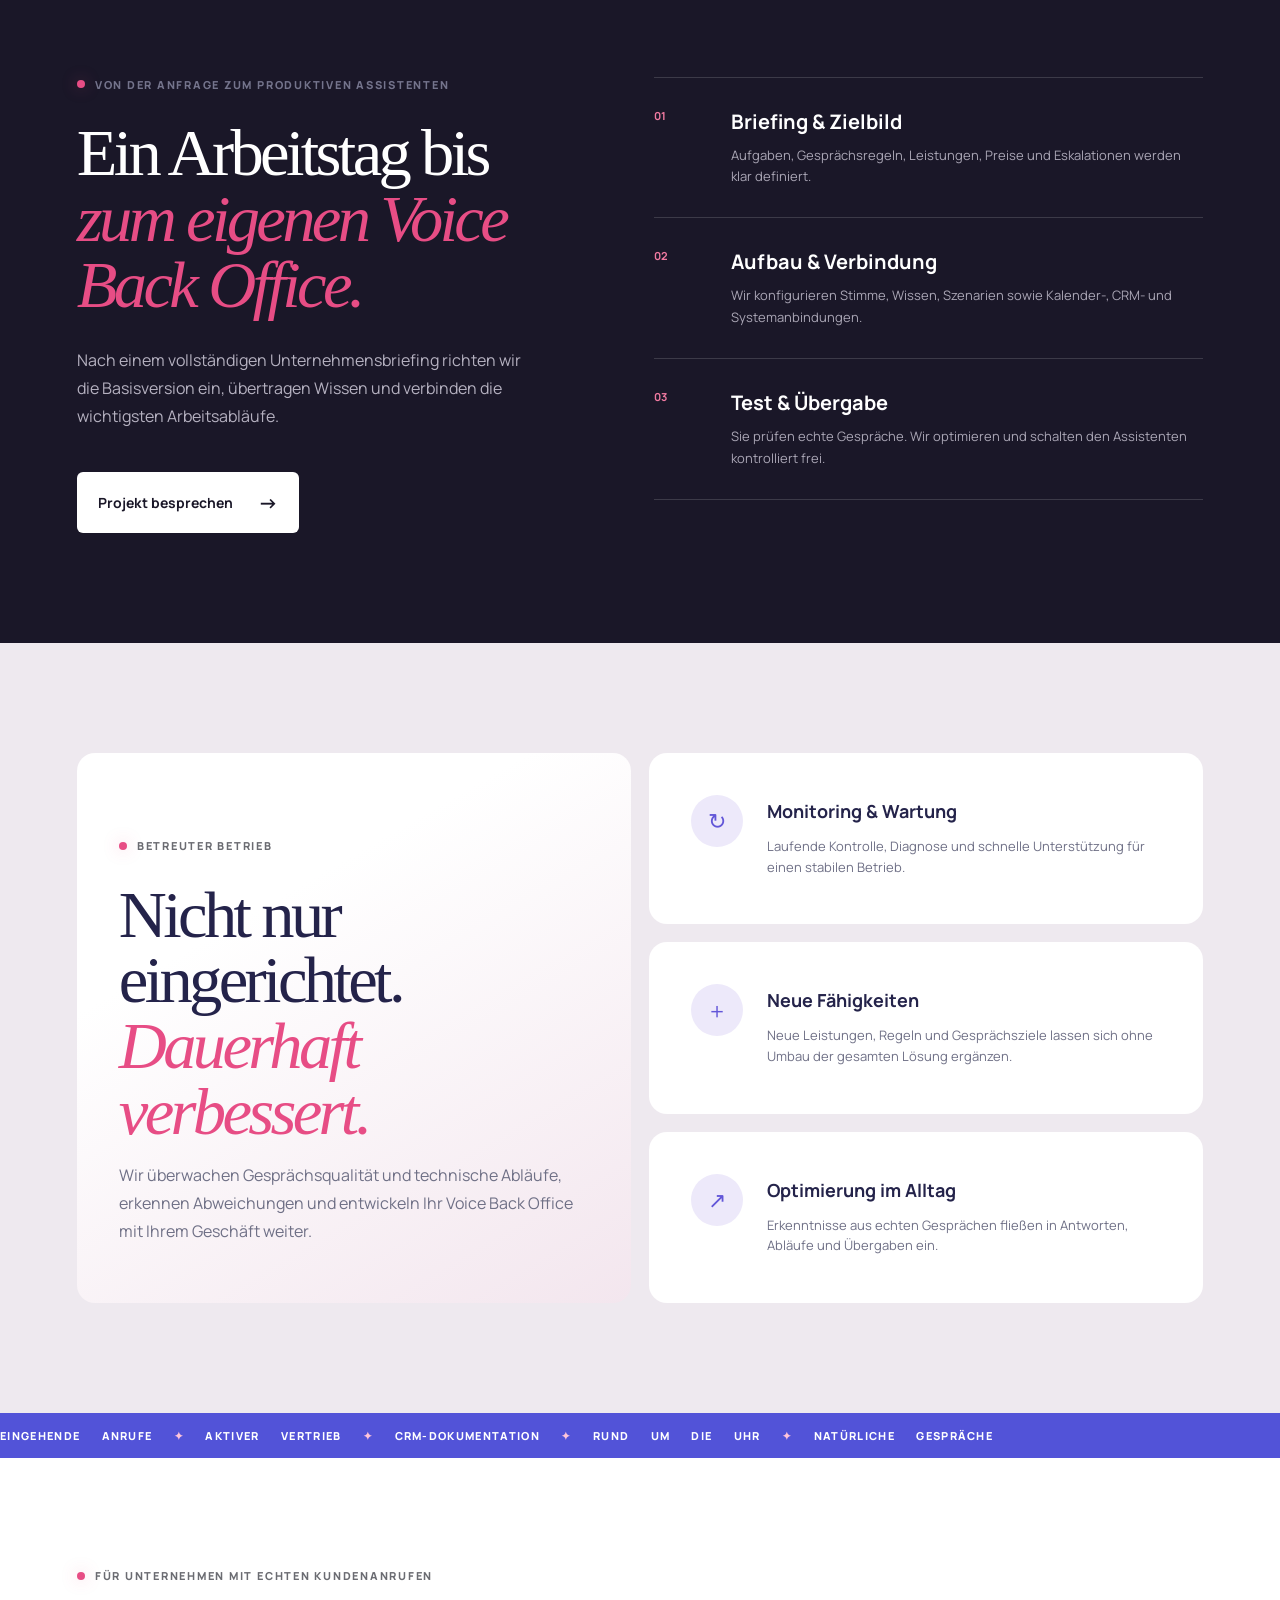
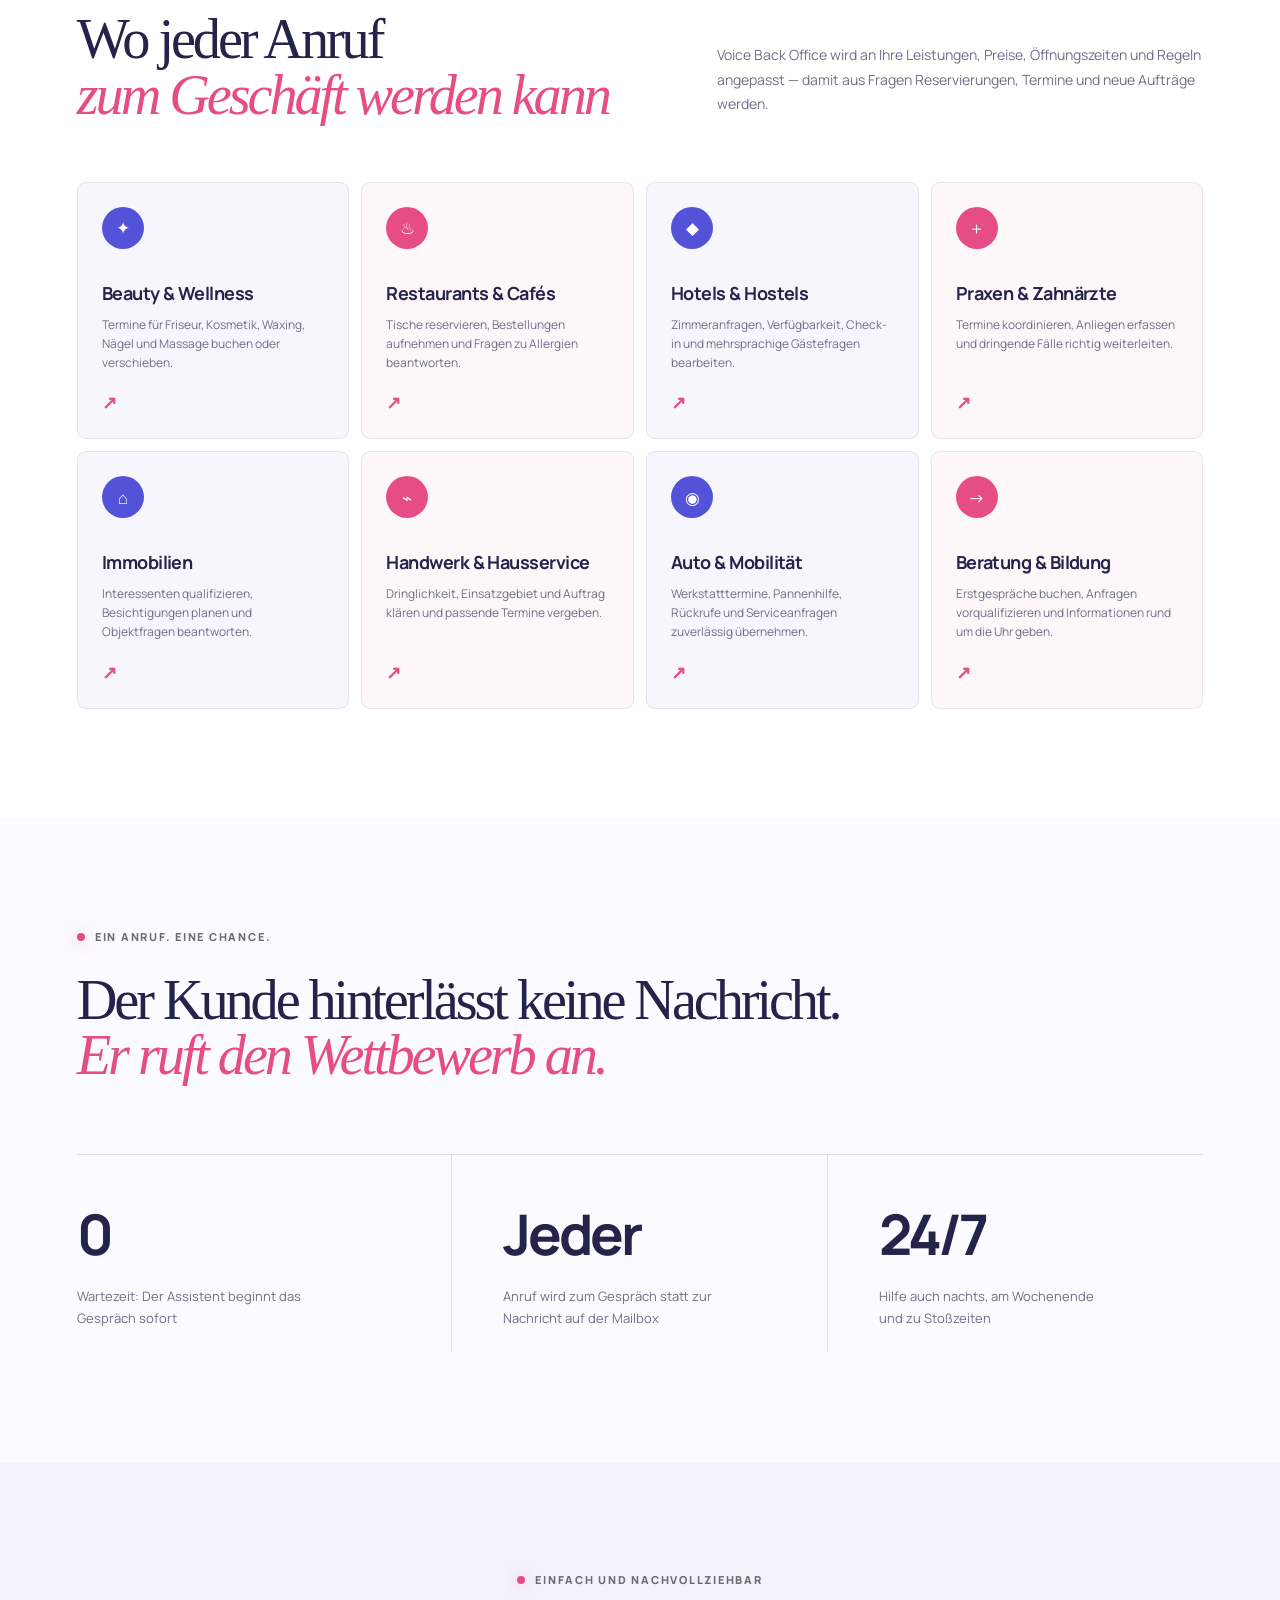
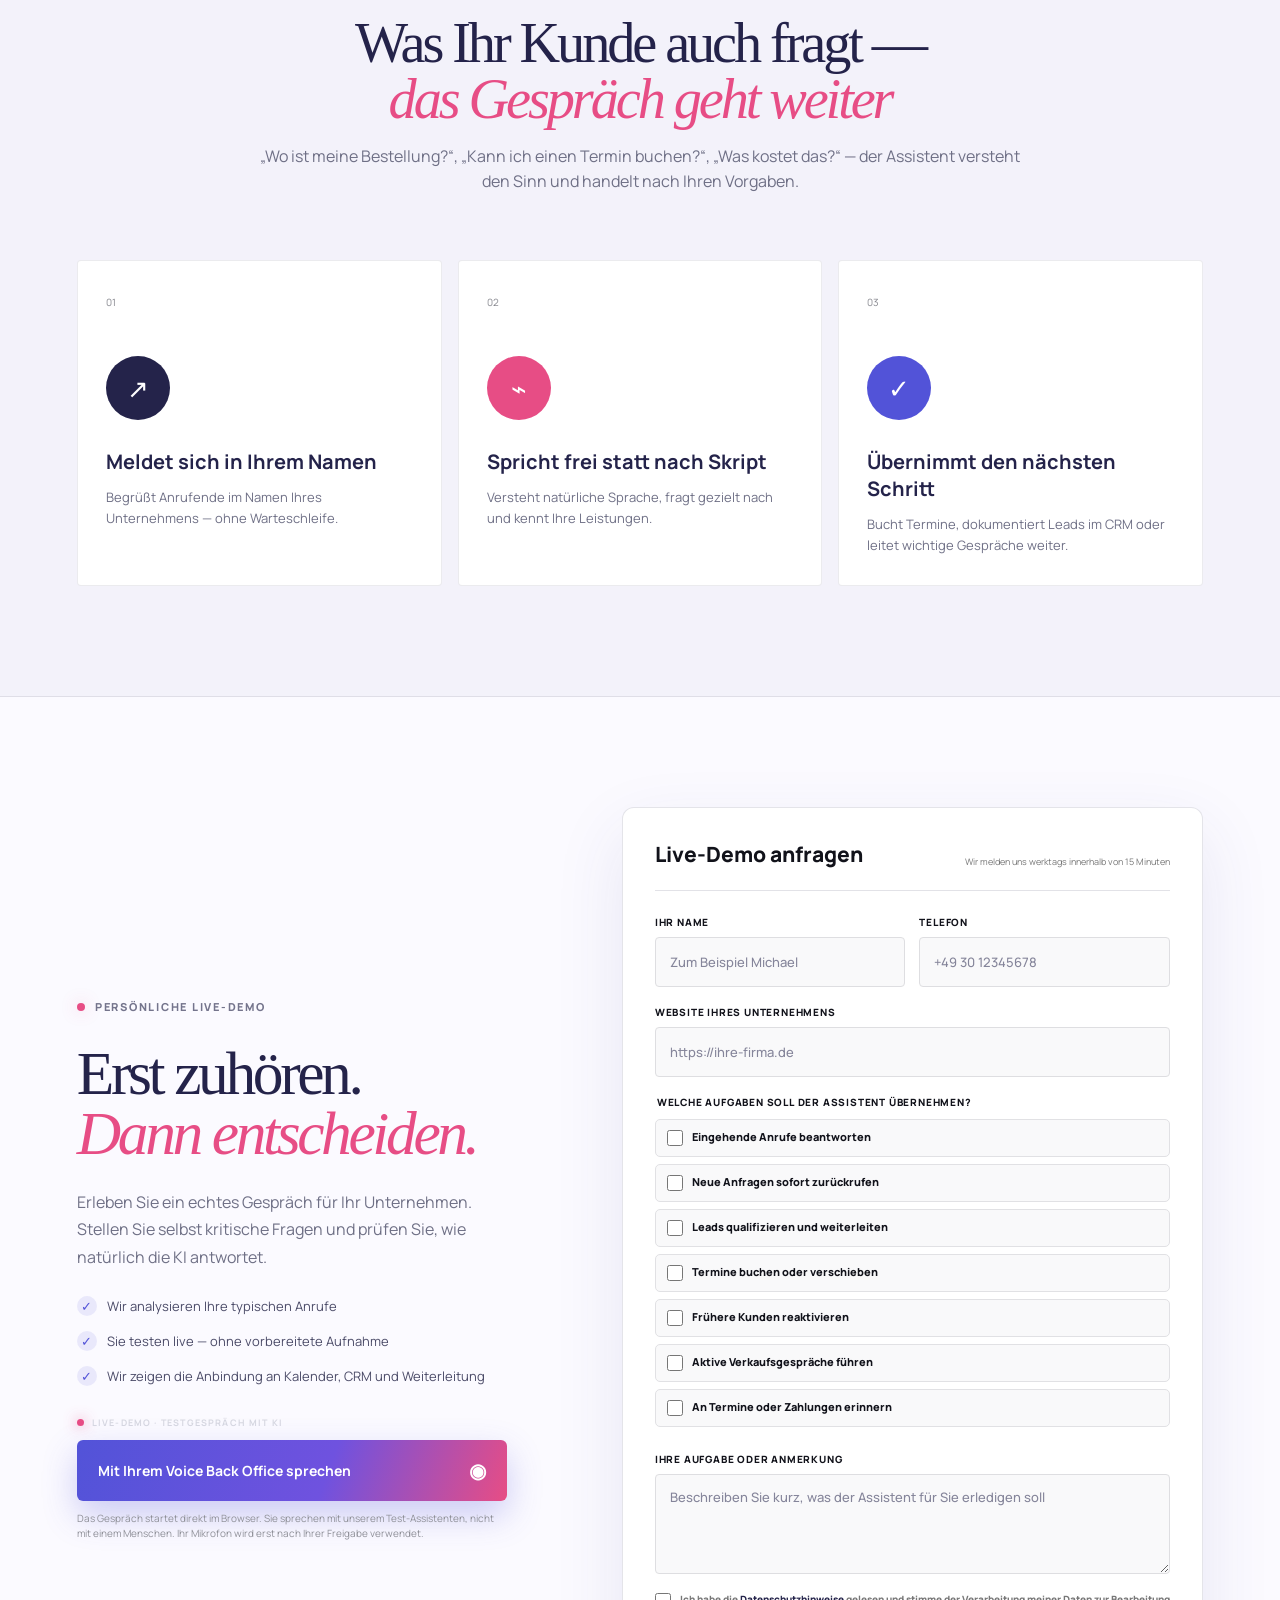
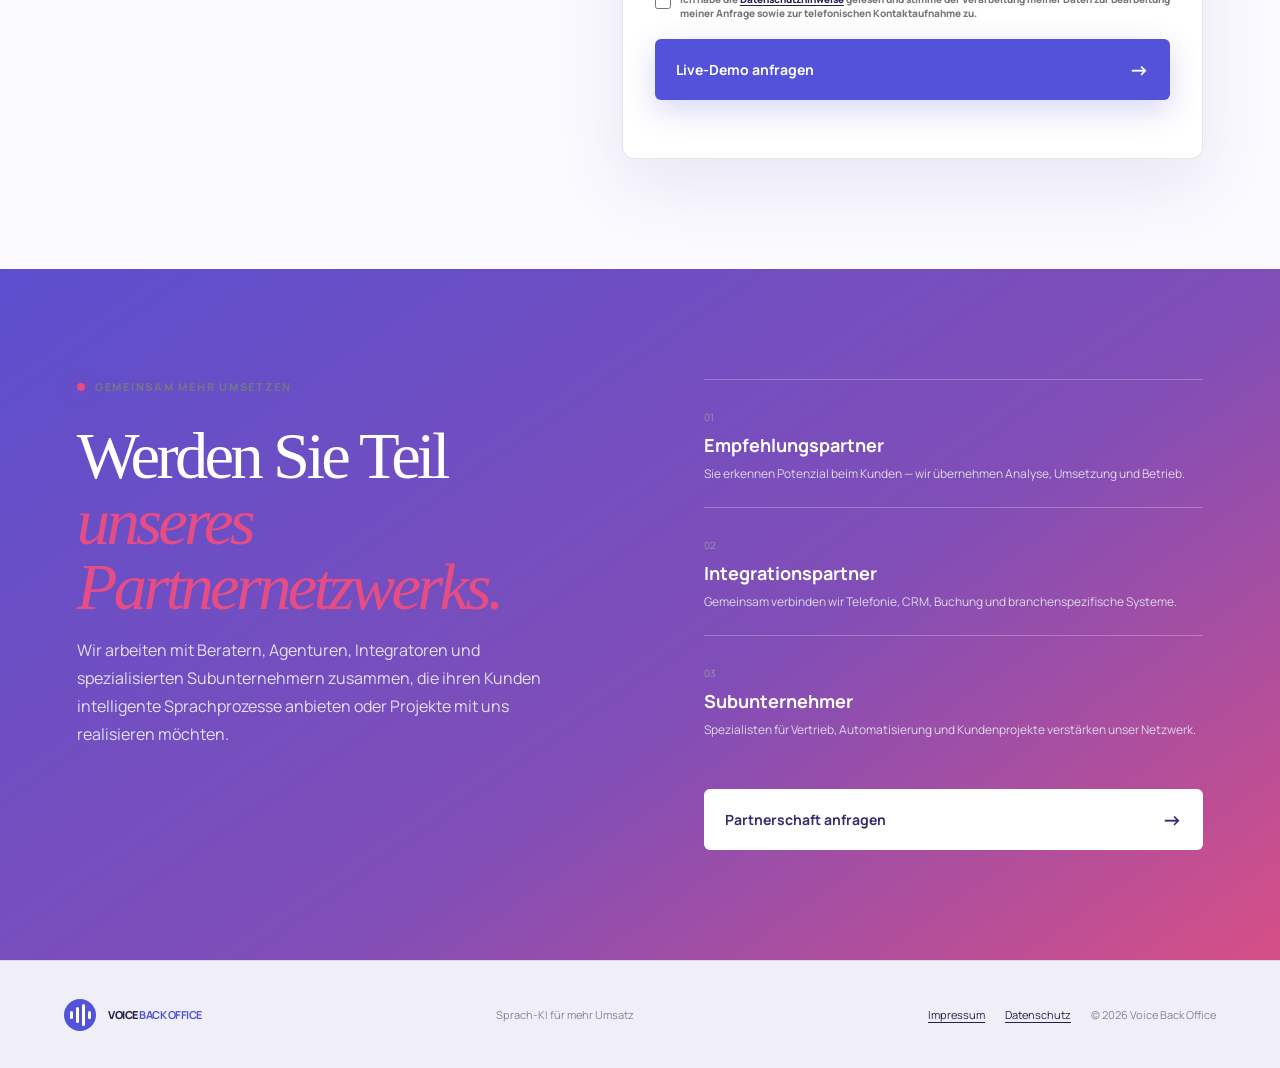
==== commit dc4f2954: "Expand site into premium service platform" ====
--- a/index.html
+++ b/index.html
@@ -15,6 +15,12 @@
       <span class="logo-mark" aria-hidden="true"><i></i><i></i><i></i><i></i></span>
       <span>VOICE <b>BACK OFFICE</b></span>
     </a>
+    <nav class="main-nav" aria-label="Main navigation">
+      <a href="#industries" data-i18n="navIndustries">Branchen</a>
+      <a href="#platform" data-i18n="navPlatform">Plattform</a>
+      <a href="#launch" data-i18n="navLaunch">Einführung</a>
+      <a href="#partners" data-i18n="navPartners">Partner</a>
+    </nav>
     <div class="header-tools">
       <nav class="language-switcher" aria-label="Sprache wählen"><button type="button" data-lang="de" class="active">DE</button><button type="button" data-lang="ru">RU</button><button type="button" data-lang="uk">UA</button><button type="button" data-lang="en">EN</button></nav>
       <a class="header-cta" href="#demo" data-i18n-html="headerCta">Demo anfragen <span>↗</span></a>
@@ -52,6 +58,43 @@
           <div><b>&lt; 1 Sek.</b><small data-i18n="response">Antwort</small></div>
           <div><b>24/7</b><small data-i18n="available">erreichbar</small></div>
         </div>
+      </div>
+    </section>
+
+    <section class="section platform" id="platform">
+      <div class="section-heading platform-heading">
+        <div><div class="eyebrow dark"><span></span> <span data-i18n="platformEyebrow">Eine Stimme. Alle Systeme.</span></div><h2 data-i18n-html="platformTitle">Ihr Back Office spricht.<br><em>Ihre Systeme arbeiten mit.</em></h2></div>
+        <p data-i18n="platformLead">Voice Back Office verbindet Gespräche mit den Werkzeugen, die Ihr Team bereits nutzt. Informationen werden nicht nur beantwortet — sie werden direkt weiterverarbeitet.</p>
+      </div>
+      <div class="integration-board">
+        <article><span>01</span><h3 data-i18n="integrationOneTitle">Nachrichten & Social</h3><p data-i18n="integrationOneText">Website, WhatsApp, Instagram und weitere Kundenkanäle.</p></article>
+        <article><span>02</span><h3 data-i18n="integrationTwoTitle">Buchung & Kalender</h3><p data-i18n="integrationTwoText">Reservierungen, Termine und Verfügbarkeiten in Echtzeit.</p></article>
+        <article><span>03</span><h3 data-i18n="integrationThreeTitle">CRM & Kundendaten</h3><p data-i18n="integrationThreeText">Leads, Gesprächsnotizen, Aufgaben und Follow-ups an einem Ort.</p></article>
+        <article><span>04</span><h3 data-i18n="integrationFourTitle">POS, PMS & Prozesse</h3><p data-i18n="integrationFourText">Bestellungen, Hotelabläufe und individuelle Geschäftsprozesse.</p></article>
+      </div>
+      <p class="integration-note" data-i18n="integrationNote">Über API und individuelle Workflows binden wir auch branchenspezifische Systeme an.</p>
+    </section>
+
+    <section class="section launch" id="launch">
+      <div class="launch-intro">
+        <div class="eyebrow"><span></span> <span data-i18n="launchEyebrow">Von der Anfrage zum produktiven Assistenten</span></div>
+        <h2 data-i18n-html="launchTitle">Ein Arbeitstag bis<br><em>zum eigenen Voice Back Office.</em></h2>
+        <p data-i18n="launchLead">Nach einem vollständigen Unternehmensbriefing richten wir die Basisversion ein, übertragen Wissen und verbinden die wichtigsten Arbeitsabläufe.</p>
+        <a class="button button-light" href="#demo" data-i18n-html="launchCta">Projekt besprechen <span>→</span></a>
+      </div>
+      <div class="launch-timeline">
+        <article><b>01</b><div><h3 data-i18n="launchOneTitle">Briefing & Zielbild</h3><p data-i18n="launchOneText">Aufgaben, Gesprächsregeln, Leistungen, Preise und Eskalationen werden klar definiert.</p></div></article>
+        <article><b>02</b><div><h3 data-i18n="launchTwoTitle">Aufbau & Verbindung</h3><p data-i18n="launchTwoText">Wir konfigurieren Stimme, Wissen, Szenarien sowie Kalender-, CRM- und Systemanbindungen.</p></div></article>
+        <article><b>03</b><div><h3 data-i18n="launchThreeTitle">Test & Übergabe</h3><p data-i18n="launchThreeText">Sie prüfen echte Gespräche. Wir optimieren und schalten den Assistenten kontrolliert frei.</p></div></article>
+      </div>
+    </section>
+
+    <section class="section operations">
+      <div class="operations-card operations-main"><div class="eyebrow dark"><span></span> <span data-i18n="operationsEyebrow">Betreuter Betrieb</span></div><h2 data-i18n-html="operationsTitle">Nicht nur eingerichtet.<br><em>Dauerhaft verbessert.</em></h2><p data-i18n="operationsLead">Wir überwachen Gesprächsqualität und technische Abläufe, erkennen Abweichungen und entwickeln Ihr Voice Back Office mit Ihrem Geschäft weiter.</p></div>
+      <div class="operations-grid">
+        <article><div class="feature-symbol">↻</div><h3 data-i18n="monitorTitle">Monitoring & Wartung</h3><p data-i18n="monitorText">Laufende Kontrolle, Diagnose und schnelle Unterstützung für einen stabilen Betrieb.</p></article>
+        <article><div class="feature-symbol">＋</div><h3 data-i18n="skillsTitle">Neue Fähigkeiten</h3><p data-i18n="skillsText">Neue Leistungen, Regeln und Gesprächsziele lassen sich ohne Umbau der gesamten Lösung ergänzen.</p></article>
+        <article><div class="feature-symbol">↗</div><h3 data-i18n="optimizeTitle">Optimierung im Alltag</h3><p data-i18n="optimizeText">Erkenntnisse aus echten Gesprächen fließen in Antworten, Abläufe und Übergaben ein.</p></article>
       </div>
     </section>
 
@@ -141,6 +184,15 @@
         <p class="form-status" aria-live="polite"></p>
       </form>
     </section>
+    <section class="section partners" id="partners">
+      <div class="partner-copy"><div class="eyebrow"><span></span> <span data-i18n="partnerEyebrow">Gemeinsam mehr umsetzen</span></div><h2 data-i18n-html="partnerTitle">Werden Sie Teil<br><em>unseres Partnernetzwerks.</em></h2><p data-i18n="partnerLead">Wir arbeiten mit Beratern, Agenturen, Integratoren und spezialisierten Subunternehmern zusammen, die ihren Kunden intelligente Sprachprozesse anbieten oder Projekte mit uns realisieren möchten.</p></div>
+      <div class="partner-options">
+        <article><span>01</span><h3 data-i18n="partnerOneTitle">Empfehlungspartner</h3><p data-i18n="partnerOneText">Sie erkennen Potenzial beim Kunden — wir übernehmen Analyse, Umsetzung und Betrieb.</p></article>
+        <article><span>02</span><h3 data-i18n="partnerTwoTitle">Integrationspartner</h3><p data-i18n="partnerTwoText">Gemeinsam verbinden wir Telefonie, CRM, Buchung und branchenspezifische Systeme.</p></article>
+        <article><span>03</span><h3 data-i18n="partnerThreeTitle">Subunternehmer</h3><p data-i18n="partnerThreeText">Spezialisten für Vertrieb, Automatisierung und Kundenprojekte verstärken unser Netzwerk.</p></article>
+        <a class="button partner-button" href="mailto:info@voicebackoffice.com?subject=Partnerschaft%20mit%20Voice%20Back%20Office" data-i18n-html="partnerCta">Partnerschaft anfragen <span>→</span></a>
+      </div>
+    </section>
   </main>
 
   <footer><a class="logo" href="#top"><span class="logo-mark"><i></i><i></i><i></i><i></i></span><span>VOICE <b>BACK OFFICE</b></span></a><p data-i18n="footerTagline">Sprach-KI für mehr Umsatz</p><nav class="footer-links"><a href="imprint.html?lang=de" data-i18n="imprintLink">Impressum</a><a href="privacy.html?lang=de" data-i18n="privacyLink">Datenschutz</a><span>© 2026 Voice Back Office</span></nav></footer>
--- a/styles.css
+++ b/styles.css
@@ -1,4 +1,13 @@
-@font-face{font-family:Manrope;font-style:normal;font-weight:400;font-display:swap;src:url('assets/manrope-400.ttf') format('truetype')}@font-face{font-family:Manrope;font-style:normal;font-weight:500;font-display:swap;src:url('assets/manrope-500.ttf') format('truetype')}@font-face{font-family:Manrope;font-style:normal;font-weight:600;font-display:swap;src:url('assets/manrope-600.ttf') format('truetype')}@font-face{font-family:Manrope;font-style:normal;font-weight:700;font-display:swap;src:url('assets/manrope-700.ttf') format('truetype')}@font-face{font-family:Manrope;font-style:normal;font-weight:800;font-display:swap;src:url('assets/manrope-800.ttf') format('truetype')}:root{--ink:#101117;--paper:#f5f2ec;--lime:#caff3d;--violet:#7457ff;--muted:#686971;--line:rgba(16,17,23,.12)}
+@font-face{font-family:Manrope;font-style:normal;font-weight:400;font-display:swap;src:url('assets/manrope-400.ttf') format('truetype')}@font-face{font-family:Manrope;font-style:normal;font-weight:500;font-display:swap;src:url('assets/manrope-500.ttf') format('truetype')}@font-face{font-family:Manrope;font-style:normal;font-weight:600;font-display:swap;src:url('assets/manrope-600.ttf') format('truetype')}@font-face{font-family:Manrope;font-style:normal;font-weight:700;font-display:swap;src:url('assets/manrope-700.ttf') format('truetype')}@font-face{font-family:Manrope;font-style:normal;font-weight:800;font-display:swap;src:url('assets/manrope-800.ttf') format('truetype')}:root{--ink:#171526;--paper:#f8f5f2;--lime:#ef5b8d;--violet:#6256d8;--muted:#6b6875;--line:rgba(23,21,38,.12)}
 *{box-sizing:border-box}html{scroll-behavior:smooth}body{margin:0;font-family:Manrope,Arial,sans-serif;background:var(--paper);color:var(--ink)}a{color:inherit;text-decoration:none}.header{height:84px;padding:0 max(5vw,28px);display:flex;align-items:center;justify-content:space-between;background:#11121a;color:#fff;border-bottom:1px solid rgba(255,255,255,.1);position:relative;z-index:10}.logo{display:flex;align-items:center;gap:12px;font-weight:800;letter-spacing:-.03em}.logo b{color:var(--lime)}.logo-mark{width:32px;height:32px;display:flex;align-items:center;justify-content:center;gap:3px;background:var(--lime);border-radius:50%}.logo-mark i{display:block;width:3px;background:#11121a;border-radius:4px}.logo-mark i:nth-child(1),.logo-mark i:nth-child(4){height:8px}.logo-mark i:nth-child(2){height:16px}.logo-mark i:nth-child(3){height:22px}.header-cta{padding:11px 18px;border:1px solid rgba(255,255,255,.32);border-radius:100px;font-size:13px;font-weight:700}.header-cta span{color:var(--lime);margin-left:7px}.hero{min-height:720px;background:#11121a;color:#fff;padding:90px max(6vw,32px);display:grid;grid-template-columns:1.1fr .9fr;gap:8vw;align-items:center;position:relative;overflow:hidden}.hero-copy,.voice-card{position:relative;z-index:2}.eyebrow{display:flex;align-items:center;gap:10px;text-transform:uppercase;letter-spacing:.16em;font-size:11px;font-weight:800;color:#d6d6dc;margin-bottom:28px}.eyebrow span{width:8px;height:8px;background:var(--lime);border-radius:50%;box-shadow:0 0 16px var(--lime)}.eyebrow.dark{color:#6b6c72}.hero h1,.section h2,.demo h2{font-size:clamp(46px,5.2vw,78px);line-height:.99;letter-spacing:-.065em;margin:0;font-weight:700}.hero h1 em,.section h2 em,.demo h2 em{font-style:normal;color:var(--lime)}.hero-lead{font-size:18px;line-height:1.65;color:#b6b7bd;max-width:610px;margin:28px 0}.hero-actions{display:flex;align-items:center;gap:28px}.button{display:inline-flex;align-items:center;justify-content:space-between;gap:25px;padding:17px 21px;border-radius:6px;font:700 14px Manrope;border:0;cursor:pointer}.button-primary{background:var(--lime);color:#11121a;box-shadow:0 8px 30px rgba(202,255,61,.16)}.button span{font-size:20px}.text-link{font-size:13px;color:#d2d2d7;border-bottom:1px solid #606169;padding:10px 0}.text-link span{color:var(--lime);margin-left:7px}.hero-proof{display:flex;align-items:center;margin-top:48px}.avatars{display:flex;margin-right:15px}.avatars span{width:34px;height:34px;border-radius:50%;display:grid;place-items:center;background:#7457ff;border:2px solid #11121a;font-size:9px;font-weight:800;margin-left:-8px}.avatars span:first-child{margin:0;background:#eb896c}.avatars span:nth-child(2){background:#5ab7a5}.avatars span:nth-child(3){background:#eac65f}.avatars span:last-child{background:#2d2e38}.hero-proof p{font-size:10px;line-height:1.5;color:#909198;margin:0}.hero-proof b{font-size:11px;color:#fff}.hero-glow{position:absolute;border-radius:50%;filter:blur(110px);opacity:.22}.hero-glow.one{width:460px;height:460px;background:#7457ff;right:-120px;top:-100px}.hero-glow.two{width:220px;height:220px;background:#caff3d;left:35%;bottom:-180px}.voice-card{max-width:510px;justify-self:end;background:linear-gradient(145deg,rgba(255,255,255,.09),rgba(255,255,255,.025));border:1px solid rgba(255,255,255,.14);border-radius:22px;padding:26px 32px 28px;text-align:center;box-shadow:0 40px 90px rgba(0,0,0,.35);backdrop-filter:blur(20px)}.call-top{font-size:9px;letter-spacing:.15em;text-align:left;color:#a9aab1}.live-dot{display:inline-block;width:7px;height:7px;border-radius:50%;background:#ff5d5d;margin-right:7px;box-shadow:0 0 8px #ff5d5d}.call-time{float:right;color:#fff;letter-spacing:.08em}.assistant-orb{width:116px;height:116px;border-radius:50%;display:grid;place-items:center;margin:24px auto 16px;background:radial-gradient(circle,rgba(202,255,61,.3),rgba(116,87,255,.1) 50%,transparent 70%);animation:pulse 3s ease-in-out infinite}.orb-core{width:70px;height:70px;border-radius:50%;background:conic-gradient(from 30deg,var(--lime),#6dffbd,var(--violet),var(--lime));filter:saturate(1.2);box-shadow:0 0 35px rgba(202,255,61,.35)}.voice-card h2{font-size:18px;margin:0}.voice-card>p{font-size:11px;color:#8e8f97;margin:6px}.wave{height:48px;display:flex;align-items:center;justify-content:center;gap:5px;margin:12px 0}.wave i{width:3px;height:10px;background:var(--lime);border-radius:4px;animation:wave 1.2s ease-in-out infinite}.wave i:nth-child(3n){animation-delay:.2s;height:28px}.wave i:nth-child(4n){animation-delay:.4s;height:18px}.wave i:nth-child(5n){animation-delay:.1s;height:35px}.dialogue{background:rgba(255,255,255,.07);border-radius:9px;padding:14px;text-align:left;display:flex;gap:10px}.dialogue span{background:var(--lime);color:#11121a;width:24px;height:24px;display:grid;place-items:center;border-radius:50%;font-size:8px;font-weight:800;flex:0 0 auto}.dialogue p{font-size:11px;line-height:1.5;margin:0;color:#d7d7da}.call-stats{display:grid;grid-template-columns:repeat(3,1fr);gap:10px;margin-top:20px}.call-stats div{border-right:1px solid rgba(255,255,255,.1)}.call-stats div:last-child{border:0}.call-stats b,.call-stats small{display:block}.call-stats b{font-size:14px}.call-stats small{font-size:8px;color:#777984;margin-top:3px}.ticker{overflow:hidden;background:var(--lime);padding:15px 0;white-space:nowrap;font-size:11px;font-weight:800;text-transform:uppercase;letter-spacing:.12em}.ticker div{word-spacing:18px;min-width:max-content;animation:ticker 24s linear infinite}.ticker span{color:var(--violet)}.section{padding:110px max(6vw,32px)}.section-heading h2{font-size:clamp(38px,4.4vw,66px)}.section-heading h2 em{color:var(--violet)}.problems{background:#f5f2ec}.metrics{display:grid;grid-template-columns:repeat(3,1fr);border-top:1px solid var(--line);margin-top:70px}.metrics article{padding:40px 8vw 10px 0;border-right:1px solid var(--line)}.metrics article+article{padding-left:4vw}.metrics article:last-child{border-right:0}.metrics strong{font-size:56px;letter-spacing:-.06em}.metrics p{color:var(--muted);font-size:13px;line-height:1.7}.how{background:#fff}.centered{text-align:center;max-width:760px;margin:auto}.centered .eyebrow{justify-content:center}.centered>p{color:var(--muted);line-height:1.6}.steps{display:grid;grid-template-columns:repeat(3,1fr);gap:16px;margin-top:65px}.steps article{background:#f5f2ec;padding:28px;min-height:310px;position:relative;border-radius:4px}.step-num{font-size:10px;color:#85868d}.step-icon{width:64px;height:64px;border-radius:50%;background:#11121a;color:var(--lime);display:grid;place-items:center;font-size:26px;margin:45px 0 28px}.steps article:nth-child(2) .step-icon{background:var(--violet);color:#fff}.steps article:nth-child(3) .step-icon{background:var(--lime);color:#11121a}.steps h3{font-size:20px;margin:0 0 12px}.steps p{color:var(--muted);font-size:13px;line-height:1.65;margin:0}.demo{background:#15161d;color:#fff;display:grid;grid-template-columns:.85fr 1.15fr;gap:9vw;align-items:center}.demo h2{font-size:clamp(40px,4.8vw,68px)}.demo-copy>p{color:#a8a9b0;line-height:1.7;margin:25px 0}.demo ul{list-style:none;padding:0}.demo li{font-size:13px;margin:15px 0;color:#d7d7db}.demo li:before{content:'✓';display:inline-grid;place-items:center;width:20px;height:20px;border-radius:50%;background:rgba(202,255,61,.12);color:var(--lime);margin-right:10px}.demo-form{background:#fff;color:#11121a;padding:32px;border-radius:12px}.form-head{display:flex;align-items:flex-end;justify-content:space-between;border-bottom:1px solid var(--line);padding-bottom:22px;margin-bottom:24px}.form-head span{font-size:21px;font-weight:800}.form-head small{font-size:9px;color:#777}.demo-form label{display:block;font-size:10px;font-weight:800;text-transform:uppercase;letter-spacing:.08em;margin-bottom:18px}.demo-form input,.demo-form select{display:block;width:100%;height:50px;border:1px solid #dedee1;background:#f9f9fa;border-radius:4px;padding:0 14px;margin-top:8px;font:500 13px Manrope;outline:none}.demo-form input:focus,.demo-form select:focus{border-color:var(--violet);box-shadow:0 0 0 3px rgba(116,87,255,.1)}.form-row{display:grid;grid-template-columns:1fr 1fr;gap:14px}.consent{display:flex!important;align-items:center;text-transform:none!important;letter-spacing:0!important;color:#777}.consent input{width:16px;height:16px;margin:0 9px 0 0;accent-color:var(--violet)}.submit{width:100%}.form-status{font-size:11px;color:#d74848;margin:10px 0 0;min-height:16px}footer{padding:35px max(5vw,28px);display:flex;align-items:center;justify-content:space-between;background:#0e0f14;color:#fff;border-top:1px solid rgba(255,255,255,.1);font-size:11px}footer p,footer>span{color:#85868d}.success-modal{position:fixed;inset:0;background:rgba(4,5,8,.76);z-index:100;display:grid;place-items:center;padding:20px}.success-modal[hidden]{display:none}.success-card{max-width:420px;background:#fff;border-radius:14px;text-align:center;padding:42px;color:#11121a}.success-icon{width:58px;height:58px;background:var(--lime);border-radius:50%;display:grid;place-items:center;margin:auto;font-size:24px}.success-card h2{font-size:30px}.success-card p{color:var(--muted);line-height:1.6}.success-card button{border:0;background:#11121a;color:#fff;padding:13px 30px;border-radius:5px;font:700 13px Manrope;cursor:pointer}@keyframes wave{0%,100%{transform:scaleY(.45);opacity:.55}50%{transform:scaleY(1.3);opacity:1}}@keyframes pulse{50%{transform:scale(1.06)}}@keyframes ticker{to{transform:translateX(-40%)}}
 @media(max-width:900px){.hero{grid-template-columns:1fr;padding-top:65px}.voice-card{justify-self:center;width:min(100%,510px)}.metrics,.steps{grid-template-columns:1fr}.metrics article,.metrics article+article{border-right:0;border-bottom:1px solid var(--line);padding:28px 0}.demo{grid-template-columns:1fr;gap:45px}.header-cta{font-size:0}.header-cta span{font-size:18px;margin:0}}
 @media(max-width:560px){.header{height:70px}.hero{padding:56px 20px}.hero h1{font-size:43px}.hero-lead{font-size:15px}.hero-actions{align-items:stretch;flex-direction:column;gap:10px}.button{width:100%}.text-link{text-align:center}.voice-card{padding:20px 16px}.section{padding:78px 20px}.section-heading h2,.demo h2{font-size:40px}.steps article{min-height:280px}.form-row{grid-template-columns:1fr}.demo-form{padding:22px 18px}.form-head{align-items:flex-start;flex-direction:column;gap:7px}footer{align-items:flex-start;flex-direction:column;gap:12px}.metrics strong{font-size:48px}}
+
+/* 2026 premium editorial redesign */
+body{background:#f8f5f2}h1,h2{font-family:Georgia,'Times New Roman',serif;font-weight:400!important;letter-spacing:-.055em!important}.hero h1 em,.section h2 em,.demo h2 em{font-style:italic;font-weight:400}.header{background:rgba(20,18,34,.96);backdrop-filter:blur(18px);position:sticky;top:0}.main-nav{display:flex;gap:28px;margin-left:auto;margin-right:32px}.main-nav a{font-size:11px;color:#c9c6d4;transition:.2s}.main-nav a:hover{color:#fff}.header-tools{display:flex;align-items:center;gap:18px}.logo b{color:#f17aa1}.logo-mark{background:linear-gradient(135deg,#6256d8,#ef5b8d)}.logo-mark i{background:#fff}.hero{background:radial-gradient(circle at 88% 15%,rgba(98,86,216,.3),transparent 35%),linear-gradient(145deg,#151322,#20172b 65%,#151322);padding-top:104px}.button-primary{background:linear-gradient(135deg,#f47da4,#e94d82);color:#fff;box-shadow:0 12px 34px rgba(239,91,141,.25)}.ticker{color:#fff;background:linear-gradient(90deg,#6256d8,#8c4fbd,#ef5b8d)}.ticker span{color:#fff}.assistant-orb{background:radial-gradient(circle,rgba(239,91,141,.3),rgba(98,86,216,.12) 52%,transparent 70%)}.orb-core{background:conic-gradient(from 30deg,#ef5b8d,#f4a2bd,#6256d8,#ef5b8d);box-shadow:0 0 36px rgba(239,91,141,.36)}.wave i,.dialogue span{background:#ef5b8d;color:#fff}.eyebrow span{background:#ef5b8d;box-shadow:0 0 16px rgba(239,91,141,.7)}
+.platform{background:#fff}.platform-heading{display:grid;grid-template-columns:1.4fr .6fr;gap:10vw;align-items:end}.platform-heading>p{font-size:16px;line-height:1.8;color:var(--muted);margin:0 0 5px}.integration-board{display:grid;grid-template-columns:repeat(4,1fr);border-top:1px solid var(--line);border-left:1px solid var(--line);margin-top:70px}.integration-board article{min-height:260px;padding:30px 26px;border-right:1px solid var(--line);border-bottom:1px solid var(--line);transition:.25s}.integration-board article:hover{background:#f5f0f7;transform:translateY(-4px)}.integration-board span,.partner-options>article>span{font-size:10px;color:#9a96a3}.integration-board h3{font-size:19px;margin:72px 0 12px}.integration-board p,.integration-note{color:var(--muted);font-size:13px;line-height:1.65}.integration-note{text-align:right;margin-top:18px}
+.launch{background:#1a1728;color:#fff;display:grid;grid-template-columns:.9fr 1.1fr;gap:10vw}.launch-intro>p{color:#b5b1c0;line-height:1.75;max-width:540px;margin:28px 0}.button-light{background:#fff;color:#1a1728;margin-top:14px}.launch-timeline article{display:grid;grid-template-columns:55px 1fr;gap:22px;padding:30px 0;border-top:1px solid rgba(255,255,255,.15)}.launch-timeline article:last-child{border-bottom:1px solid rgba(255,255,255,.15)}.launch-timeline b{color:#f17aa1;font-size:11px}.launch-timeline h3{font-size:20px;margin:0 0 10px}.launch-timeline p{font-size:13px;line-height:1.65;color:#aaa6b5;margin:0}
+.operations{background:#eee9ef;display:grid;grid-template-columns:1fr 1fr;gap:18px}.operations-card,.operations-grid article{background:#fff;border-radius:18px;padding:42px}.operations-main{display:flex;flex-direction:column;justify-content:flex-end;min-height:550px;background:linear-gradient(150deg,#fff 30%,#f3e6ee)}.operations-main p{color:var(--muted);line-height:1.75;max-width:580px}.operations-grid{display:grid;gap:18px}.operations-grid article{min-height:170px;display:grid;grid-template-columns:58px 1fr;column-gap:18px}.operations-grid .feature-symbol{grid-row:1/3;width:52px;height:52px;border-radius:50%;display:grid;place-items:center;background:#ede9fa;color:#6256d8;font-size:22px}.operations-grid h3{font-size:18px;margin:4px 0 8px}.operations-grid p{color:var(--muted);font-size:13px;line-height:1.6;margin:0}
+.partners{background:linear-gradient(145deg,#5c4fce,#814eb7 58%,#d64f86);color:#fff;display:grid;grid-template-columns:1fr 1fr;gap:10vw}.partner-copy p{color:#e4dff0;line-height:1.75;max-width:600px}.partner-options article{padding:24px 0;border-top:1px solid rgba(255,255,255,.25)}.partner-options h3{font-size:18px;margin:7px 0}.partner-options p{font-size:12px;line-height:1.6;color:#ded8e9;margin:0}.partner-button{background:#fff;color:#332d69;width:100%;margin-top:26px}.footer-links{display:flex;align-items:center;gap:18px}.demo-form input,.demo-form textarea,.demo-form select{color:#171526!important;caret-color:#6256d8}.demo-form textarea{display:block;width:100%;border:1px solid #dedee1;background:#f9f9fa;border-radius:4px;padding:14px;margin-top:8px;font:500 13px Manrope;outline:none}.demo-form input::placeholder,.demo-form textarea::placeholder{color:#8b8991;opacity:1}
+@media(max-width:1050px){.main-nav{display:none}.platform-heading,.launch,.operations,.partners{grid-template-columns:1fr}.integration-board{grid-template-columns:repeat(2,1fr)}}
+@media(max-width:560px){.integration-board{grid-template-columns:1fr}.platform-heading{display:block}.integration-board article{min-height:210px}.integration-board h3{margin-top:45px}.operations-card,.operations-grid article{padding:26px}.operations-main{min-height:420px}.partners{gap:45px}.language-switcher{display:none}}
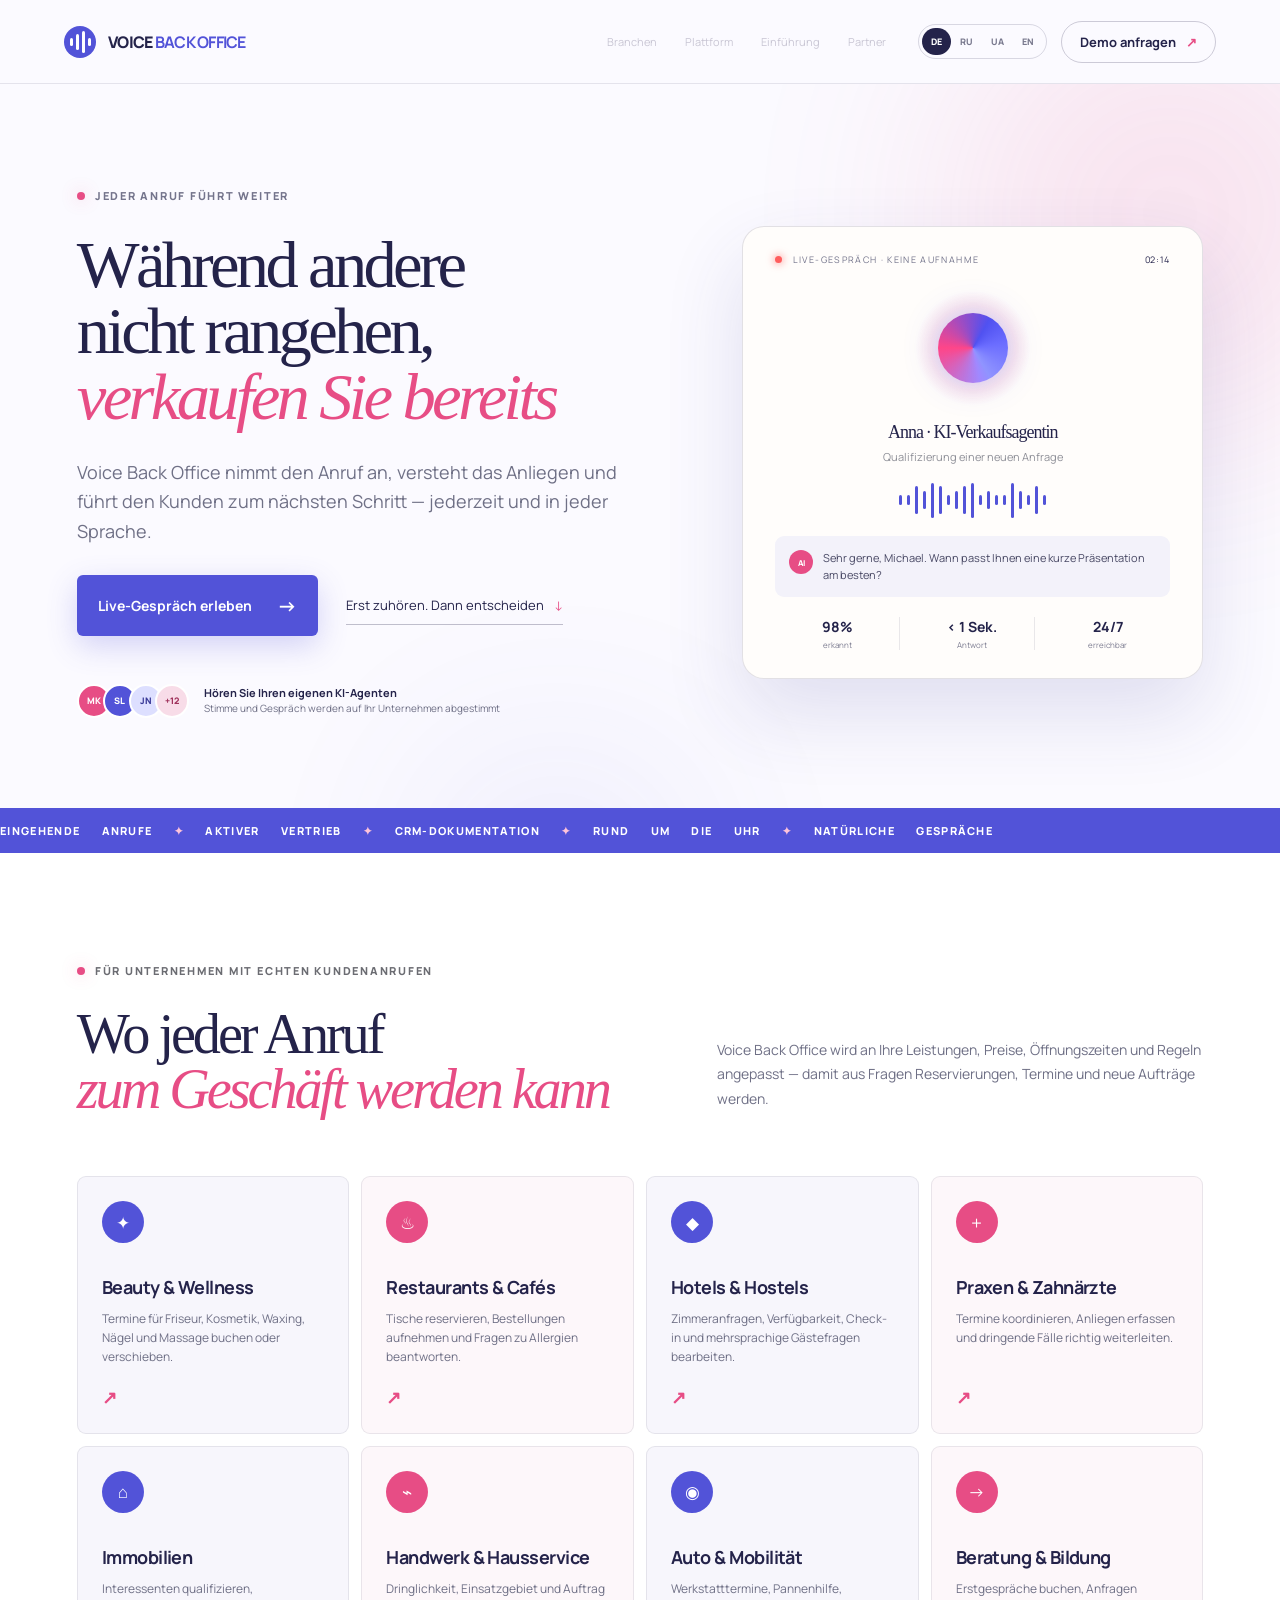
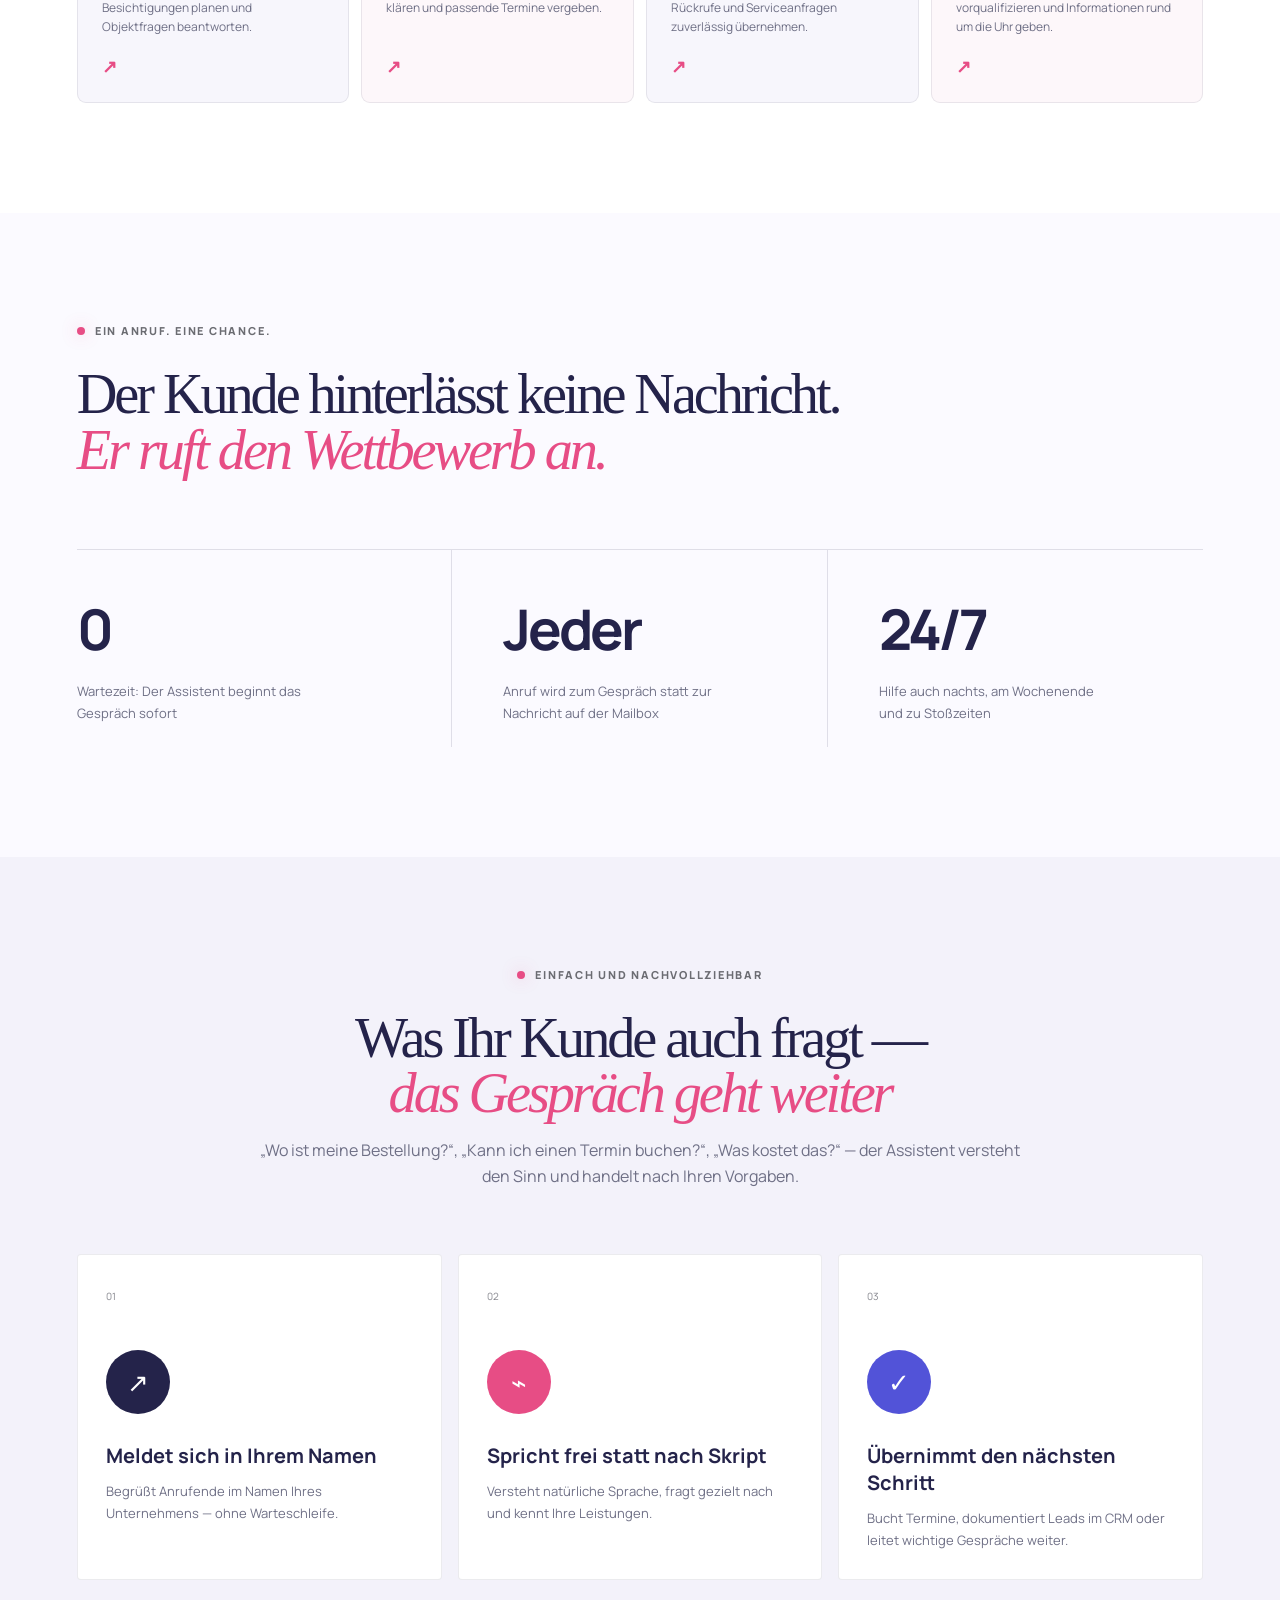
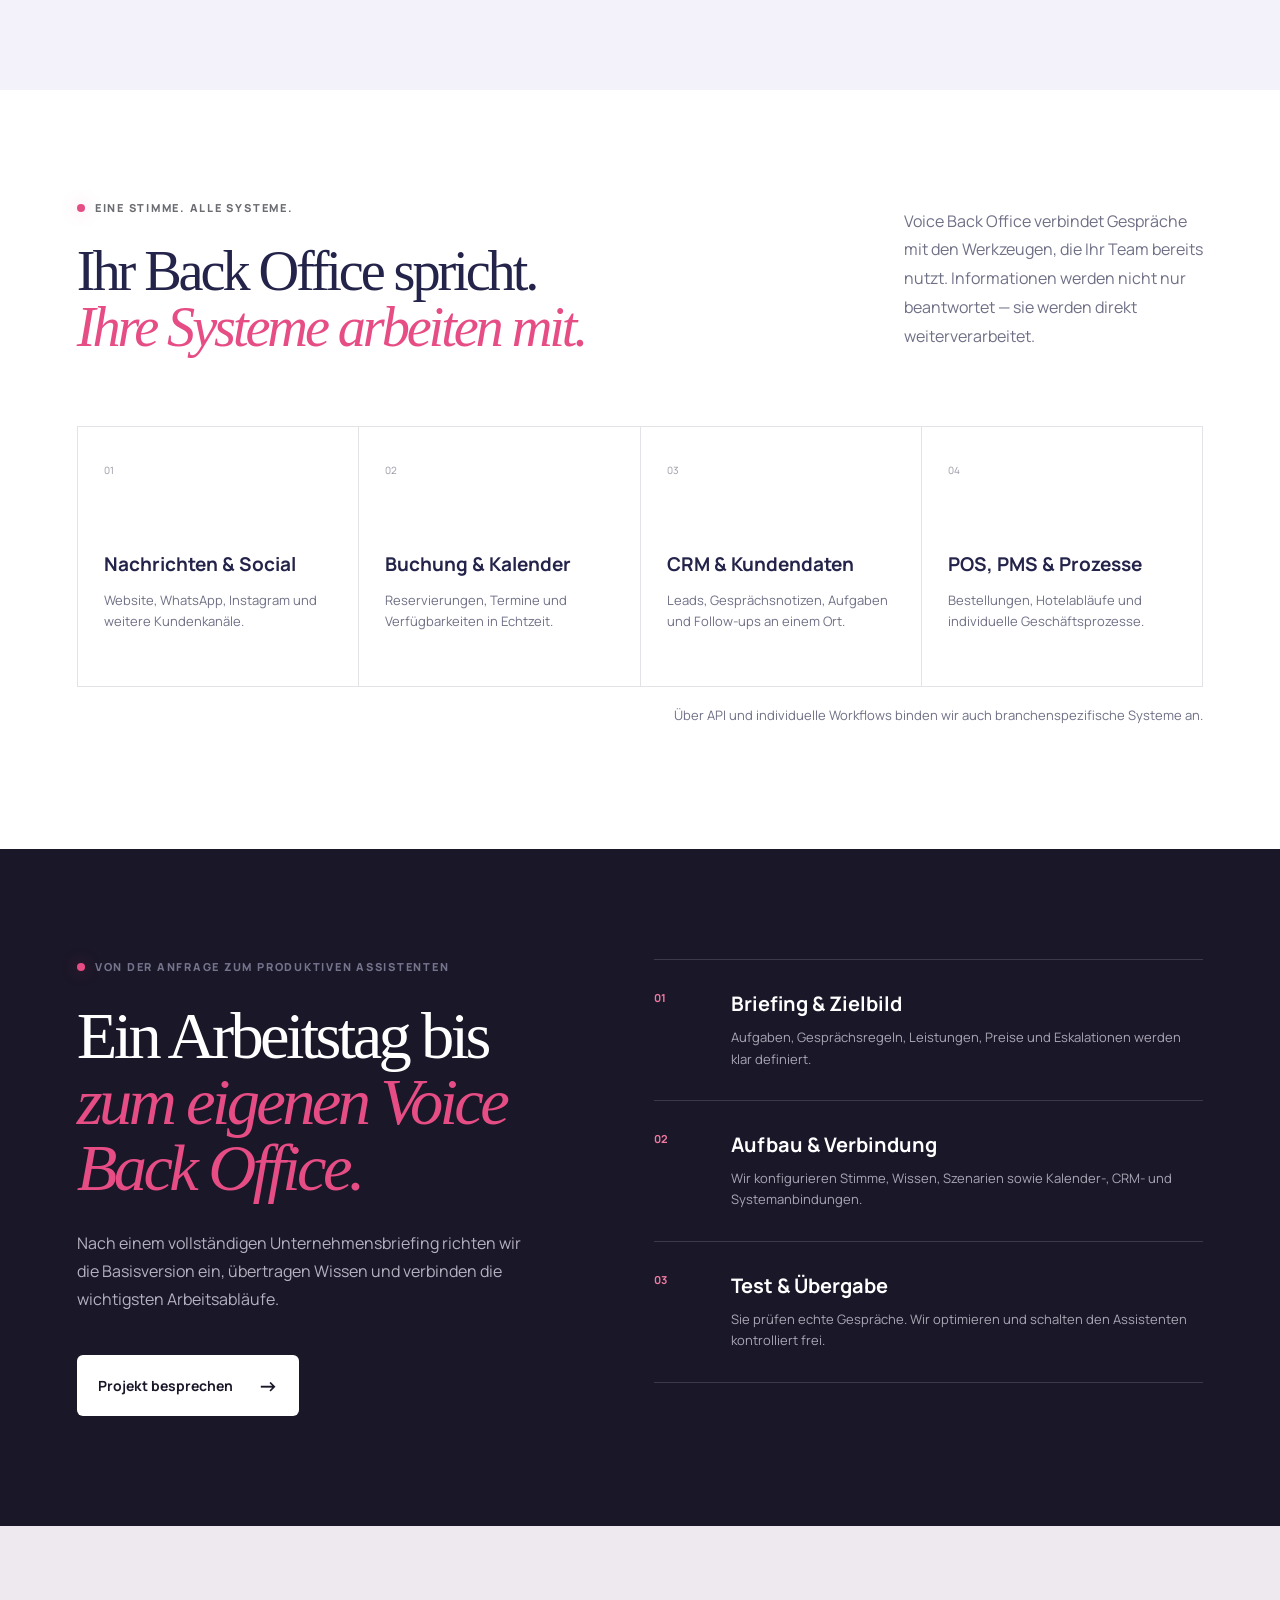
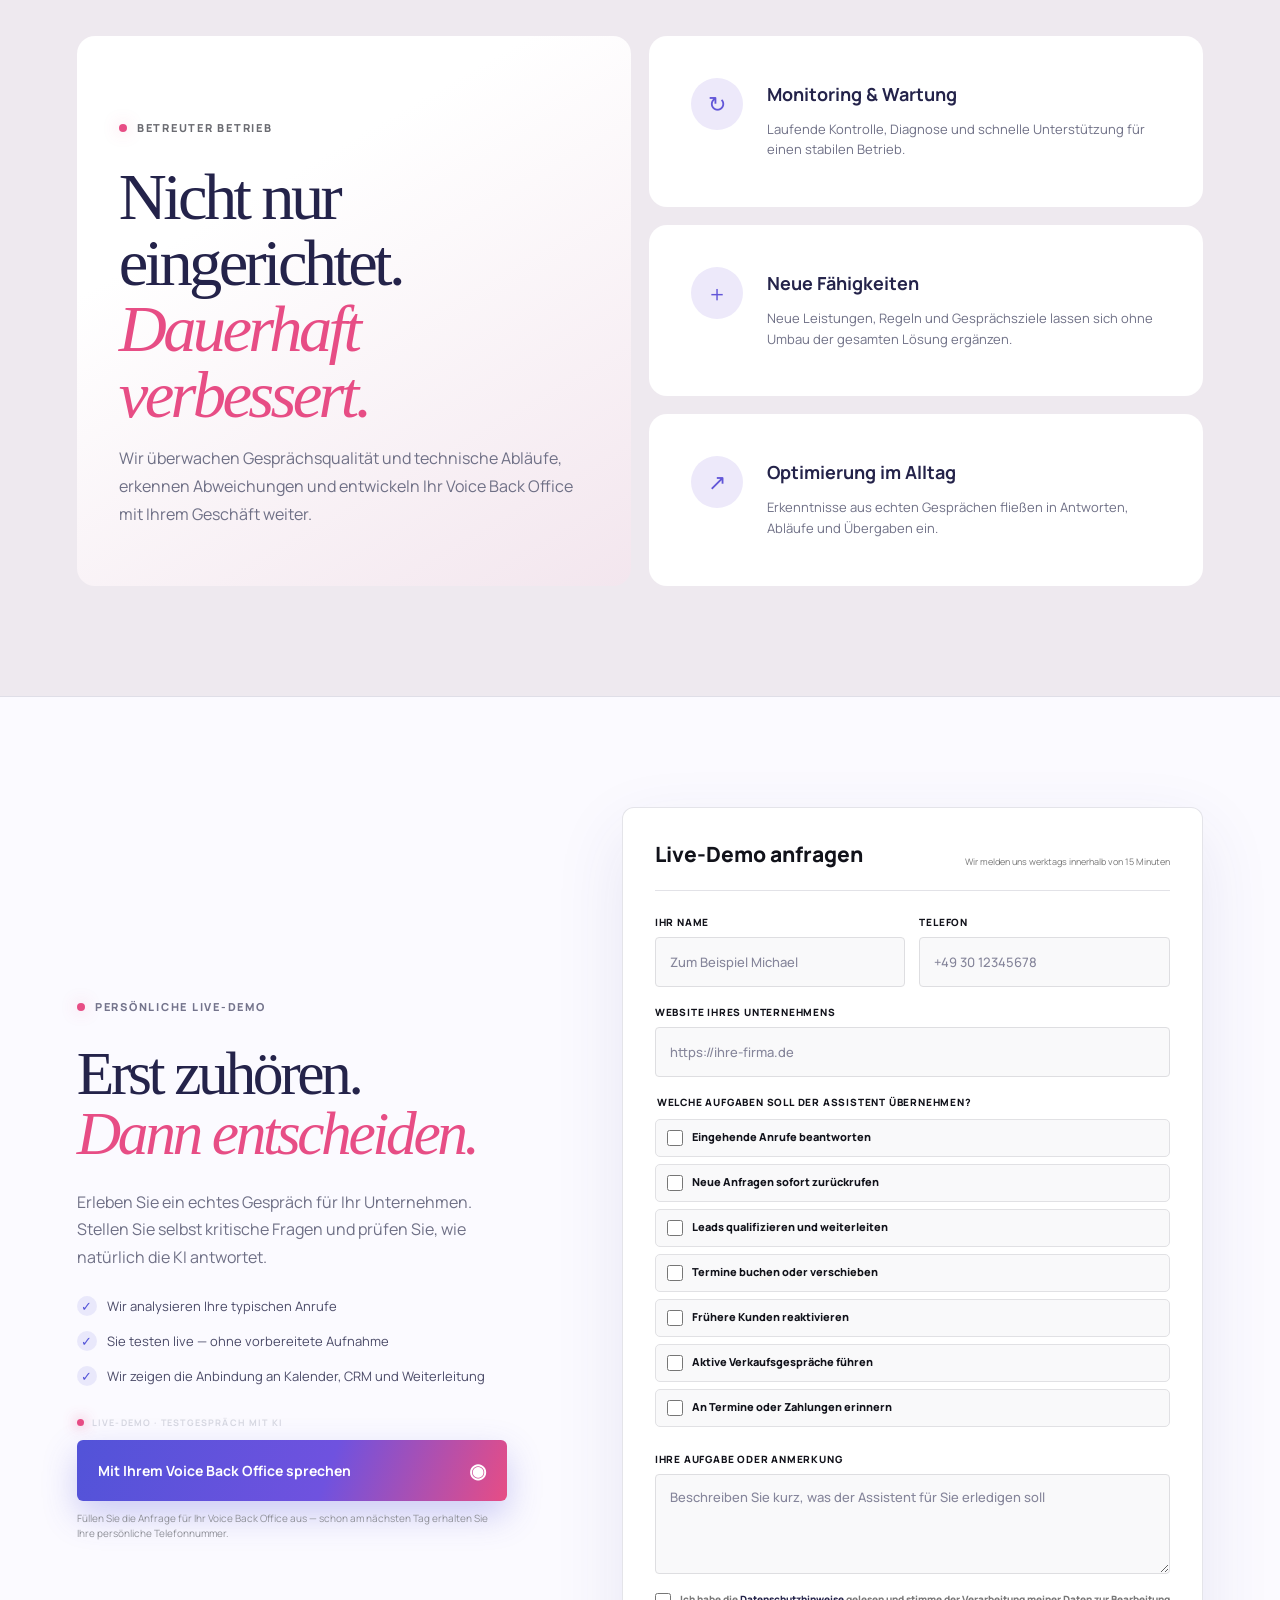
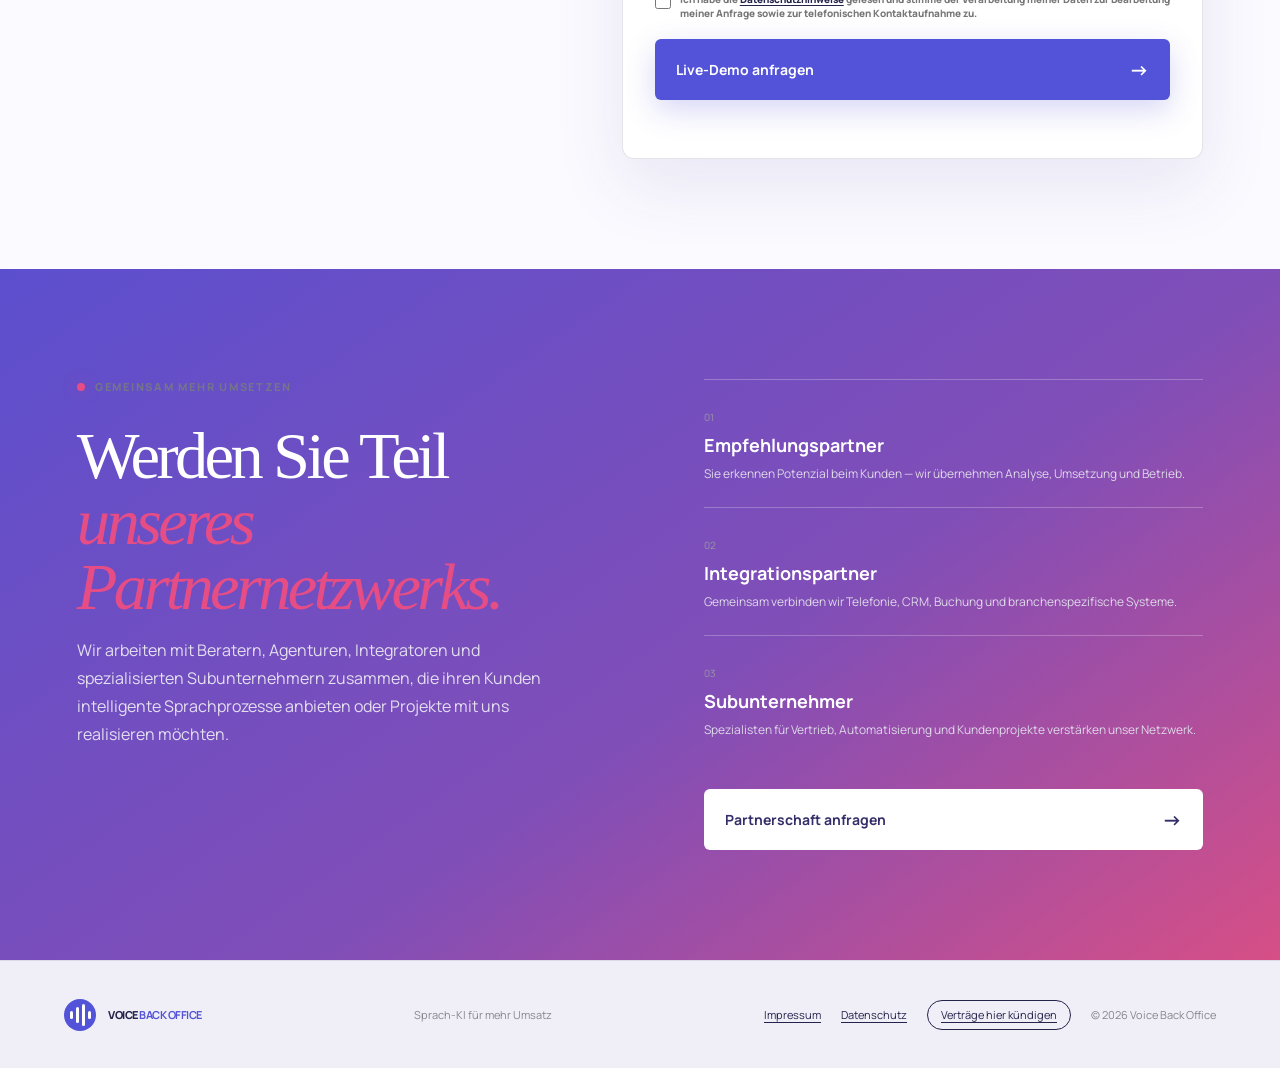
==== commit e29b5588: "Expand privacy disclosures and add cancellation contact" ====
--- a/index.html
+++ b/index.html
@@ -195,7 +195,7 @@
     </section>
   </main>
 
-  <footer><a class="logo" href="#top"><span class="logo-mark"><i></i><i></i><i></i><i></i></span><span>VOICE <b>BACK OFFICE</b></span></a><p data-i18n="footerTagline">Sprach-KI für mehr Umsatz</p><nav class="footer-links"><a href="imprint.html?lang=de" data-i18n="imprintLink">Impressum</a><a href="privacy.html?lang=de" data-i18n="privacyLink">Datenschutz</a><span>© 2026 Voice Back Office</span></nav></footer>
+  <footer><a class="logo" href="#top"><span class="logo-mark"><i></i><i></i><i></i><i></i></span><span>VOICE <b>BACK OFFICE</b></span></a><p data-i18n="footerTagline">Sprach-KI für mehr Umsatz</p><nav class="footer-links"><a href="imprint.html?lang=de" data-i18n="imprintLink">Impressum</a><a href="privacy.html?lang=de" data-i18n="privacyLink">Datenschutz</a><a class="footer-cancel" href="mailto:info@voicebackoffice.com?subject=K%C3%BCndigung%20eines%20Vertrags" data-i18n="cancelLink">Verträge hier kündigen</a><span>© 2026 Voice Back Office</span></nav></footer>
 
   <div class="success-modal" id="success-modal" hidden>
     <div class="success-card"><div class="success-icon">✓</div><h2 data-i18n="successTitle">Anfrage erhalten</h2><p data-i18n="successText">Vielen Dank! Wir melden uns in Kürze bei Ihnen.</p><button type="button" id="close-modal" data-i18n="successButton">Alles klar</button></div>
--- a/styles.css
+++ b/styles.css
@@ -4,10 +4,11 @@
 @media(max-width:560px){.header{height:70px}.hero{padding:56px 20px}.hero h1{font-size:43px}.hero-lead{font-size:15px}.hero-actions{align-items:stretch;flex-direction:column;gap:10px}.button{width:100%}.text-link{text-align:center}.voice-card{padding:20px 16px}.section{padding:78px 20px}.section-heading h2,.demo h2{font-size:40px}.steps article{min-height:280px}.form-row{grid-template-columns:1fr}.demo-form{padding:22px 18px}.form-head{align-items:flex-start;flex-direction:column;gap:7px}footer{align-items:flex-start;flex-direction:column;gap:12px}.metrics strong{font-size:48px}}
 
 /* 2026 premium editorial redesign */
-body{background:#f8f5f2}h1,h2{font-family:Georgia,'Times New Roman',serif;font-weight:400!important;letter-spacing:-.055em!important}.hero h1 em,.section h2 em,.demo h2 em{font-style:italic;font-weight:400}.header{background:rgba(20,18,34,.96);backdrop-filter:blur(18px);position:sticky;top:0}.main-nav{display:flex;gap:28px;margin-left:auto;margin-right:32px}.main-nav a{font-size:11px;color:#c9c6d4;transition:.2s}.main-nav a:hover{color:#fff}.header-tools{display:flex;align-items:center;gap:18px}.logo b{color:#f17aa1}.logo-mark{background:linear-gradient(135deg,#6256d8,#ef5b8d)}.logo-mark i{background:#fff}.hero{background:radial-gradient(circle at 88% 15%,rgba(98,86,216,.3),transparent 35%),linear-gradient(145deg,#151322,#20172b 65%,#151322);padding-top:104px}.button-primary{background:linear-gradient(135deg,#f47da4,#e94d82);color:#fff;box-shadow:0 12px 34px rgba(239,91,141,.25)}.ticker{color:#fff;background:linear-gradient(90deg,#6256d8,#8c4fbd,#ef5b8d)}.ticker span{color:#fff}.assistant-orb{background:radial-gradient(circle,rgba(239,91,141,.3),rgba(98,86,216,.12) 52%,transparent 70%)}.orb-core{background:conic-gradient(from 30deg,#ef5b8d,#f4a2bd,#6256d8,#ef5b8d);box-shadow:0 0 36px rgba(239,91,141,.36)}.wave i,.dialogue span{background:#ef5b8d;color:#fff}.eyebrow span{background:#ef5b8d;box-shadow:0 0 16px rgba(239,91,141,.7)}
+body{background:#f8f5f2}main{display:flex;flex-direction:column}.hero{order:1}.ticker{order:2}.industries{order:3}.problems{order:4}.how{order:5}.platform{order:6}.launch{order:7}.operations{order:8}.demo{order:9}.partners{order:10}h1,h2{font-family:Georgia,'Times New Roman',serif;font-weight:400!important;letter-spacing:-.055em!important}.hero h1 em,.section h2 em,.demo h2 em{font-style:italic;font-weight:400}.header{background:rgba(20,18,34,.96);backdrop-filter:blur(18px);position:sticky;top:0}.main-nav{display:flex;gap:28px;margin-left:auto;margin-right:32px}.main-nav a{font-size:11px;color:#c9c6d4;transition:.2s}.main-nav a:hover{color:#fff}.header-tools{display:flex;align-items:center;gap:18px}.logo b{color:#f17aa1}.logo-mark{background:linear-gradient(135deg,#6256d8,#ef5b8d)}.logo-mark i{background:#fff}.hero{background:radial-gradient(circle at 88% 15%,rgba(98,86,216,.3),transparent 35%),linear-gradient(145deg,#151322,#20172b 65%,#151322);padding-top:104px}.button-primary{background:linear-gradient(135deg,#f47da4,#e94d82);color:#fff;box-shadow:0 12px 34px rgba(239,91,141,.25)}.ticker{color:#fff;background:linear-gradient(90deg,#6256d8,#8c4fbd,#ef5b8d)}.ticker span{color:#fff}.assistant-orb{background:radial-gradient(circle,rgba(239,91,141,.3),rgba(98,86,216,.12) 52%,transparent 70%)}.orb-core{background:conic-gradient(from 30deg,#ef5b8d,#f4a2bd,#6256d8,#ef5b8d);box-shadow:0 0 36px rgba(239,91,141,.36)}.wave i,.dialogue span{background:#ef5b8d;color:#fff}.eyebrow span{background:#ef5b8d;box-shadow:0 0 16px rgba(239,91,141,.7)}
 .platform{background:#fff}.platform-heading{display:grid;grid-template-columns:1.4fr .6fr;gap:10vw;align-items:end}.platform-heading>p{font-size:16px;line-height:1.8;color:var(--muted);margin:0 0 5px}.integration-board{display:grid;grid-template-columns:repeat(4,1fr);border-top:1px solid var(--line);border-left:1px solid var(--line);margin-top:70px}.integration-board article{min-height:260px;padding:30px 26px;border-right:1px solid var(--line);border-bottom:1px solid var(--line);transition:.25s}.integration-board article:hover{background:#f5f0f7;transform:translateY(-4px)}.integration-board span,.partner-options>article>span{font-size:10px;color:#9a96a3}.integration-board h3{font-size:19px;margin:72px 0 12px}.integration-board p,.integration-note{color:var(--muted);font-size:13px;line-height:1.65}.integration-note{text-align:right;margin-top:18px}
 .launch{background:#1a1728;color:#fff;display:grid;grid-template-columns:.9fr 1.1fr;gap:10vw}.launch-intro>p{color:#b5b1c0;line-height:1.75;max-width:540px;margin:28px 0}.button-light{background:#fff;color:#1a1728;margin-top:14px}.launch-timeline article{display:grid;grid-template-columns:55px 1fr;gap:22px;padding:30px 0;border-top:1px solid rgba(255,255,255,.15)}.launch-timeline article:last-child{border-bottom:1px solid rgba(255,255,255,.15)}.launch-timeline b{color:#f17aa1;font-size:11px}.launch-timeline h3{font-size:20px;margin:0 0 10px}.launch-timeline p{font-size:13px;line-height:1.65;color:#aaa6b5;margin:0}
 .operations{background:#eee9ef;display:grid;grid-template-columns:1fr 1fr;gap:18px}.operations-card,.operations-grid article{background:#fff;border-radius:18px;padding:42px}.operations-main{display:flex;flex-direction:column;justify-content:flex-end;min-height:550px;background:linear-gradient(150deg,#fff 30%,#f3e6ee)}.operations-main p{color:var(--muted);line-height:1.75;max-width:580px}.operations-grid{display:grid;gap:18px}.operations-grid article{min-height:170px;display:grid;grid-template-columns:58px 1fr;column-gap:18px}.operations-grid .feature-symbol{grid-row:1/3;width:52px;height:52px;border-radius:50%;display:grid;place-items:center;background:#ede9fa;color:#6256d8;font-size:22px}.operations-grid h3{font-size:18px;margin:4px 0 8px}.operations-grid p{color:var(--muted);font-size:13px;line-height:1.6;margin:0}
 .partners{background:linear-gradient(145deg,#5c4fce,#814eb7 58%,#d64f86);color:#fff;display:grid;grid-template-columns:1fr 1fr;gap:10vw}.partner-copy p{color:#e4dff0;line-height:1.75;max-width:600px}.partner-options article{padding:24px 0;border-top:1px solid rgba(255,255,255,.25)}.partner-options h3{font-size:18px;margin:7px 0}.partner-options p{font-size:12px;line-height:1.6;color:#ded8e9;margin:0}.partner-button{background:#fff;color:#332d69;width:100%;margin-top:26px}.footer-links{display:flex;align-items:center;gap:18px}.demo-form input,.demo-form textarea,.demo-form select{color:#171526!important;caret-color:#6256d8}.demo-form textarea{display:block;width:100%;border:1px solid #dedee1;background:#f9f9fa;border-radius:4px;padding:14px;margin-top:8px;font:500 13px Manrope;outline:none}.demo-form input::placeholder,.demo-form textarea::placeholder{color:#8b8991;opacity:1}
 @media(max-width:1050px){.main-nav{display:none}.platform-heading,.launch,.operations,.partners{grid-template-columns:1fr}.integration-board{grid-template-columns:repeat(2,1fr)}}
 @media(max-width:560px){.integration-board{grid-template-columns:1fr}.platform-heading{display:block}.integration-board article{min-height:210px}.integration-board h3{margin-top:45px}.operations-card,.operations-grid article{padding:26px}.operations-main{min-height:420px}.partners{gap:45px}.language-switcher{display:none}}
+.footer-cancel{border:1px solid currentColor;border-radius:999px;padding:8px 13px;line-height:1.1;white-space:nowrap}
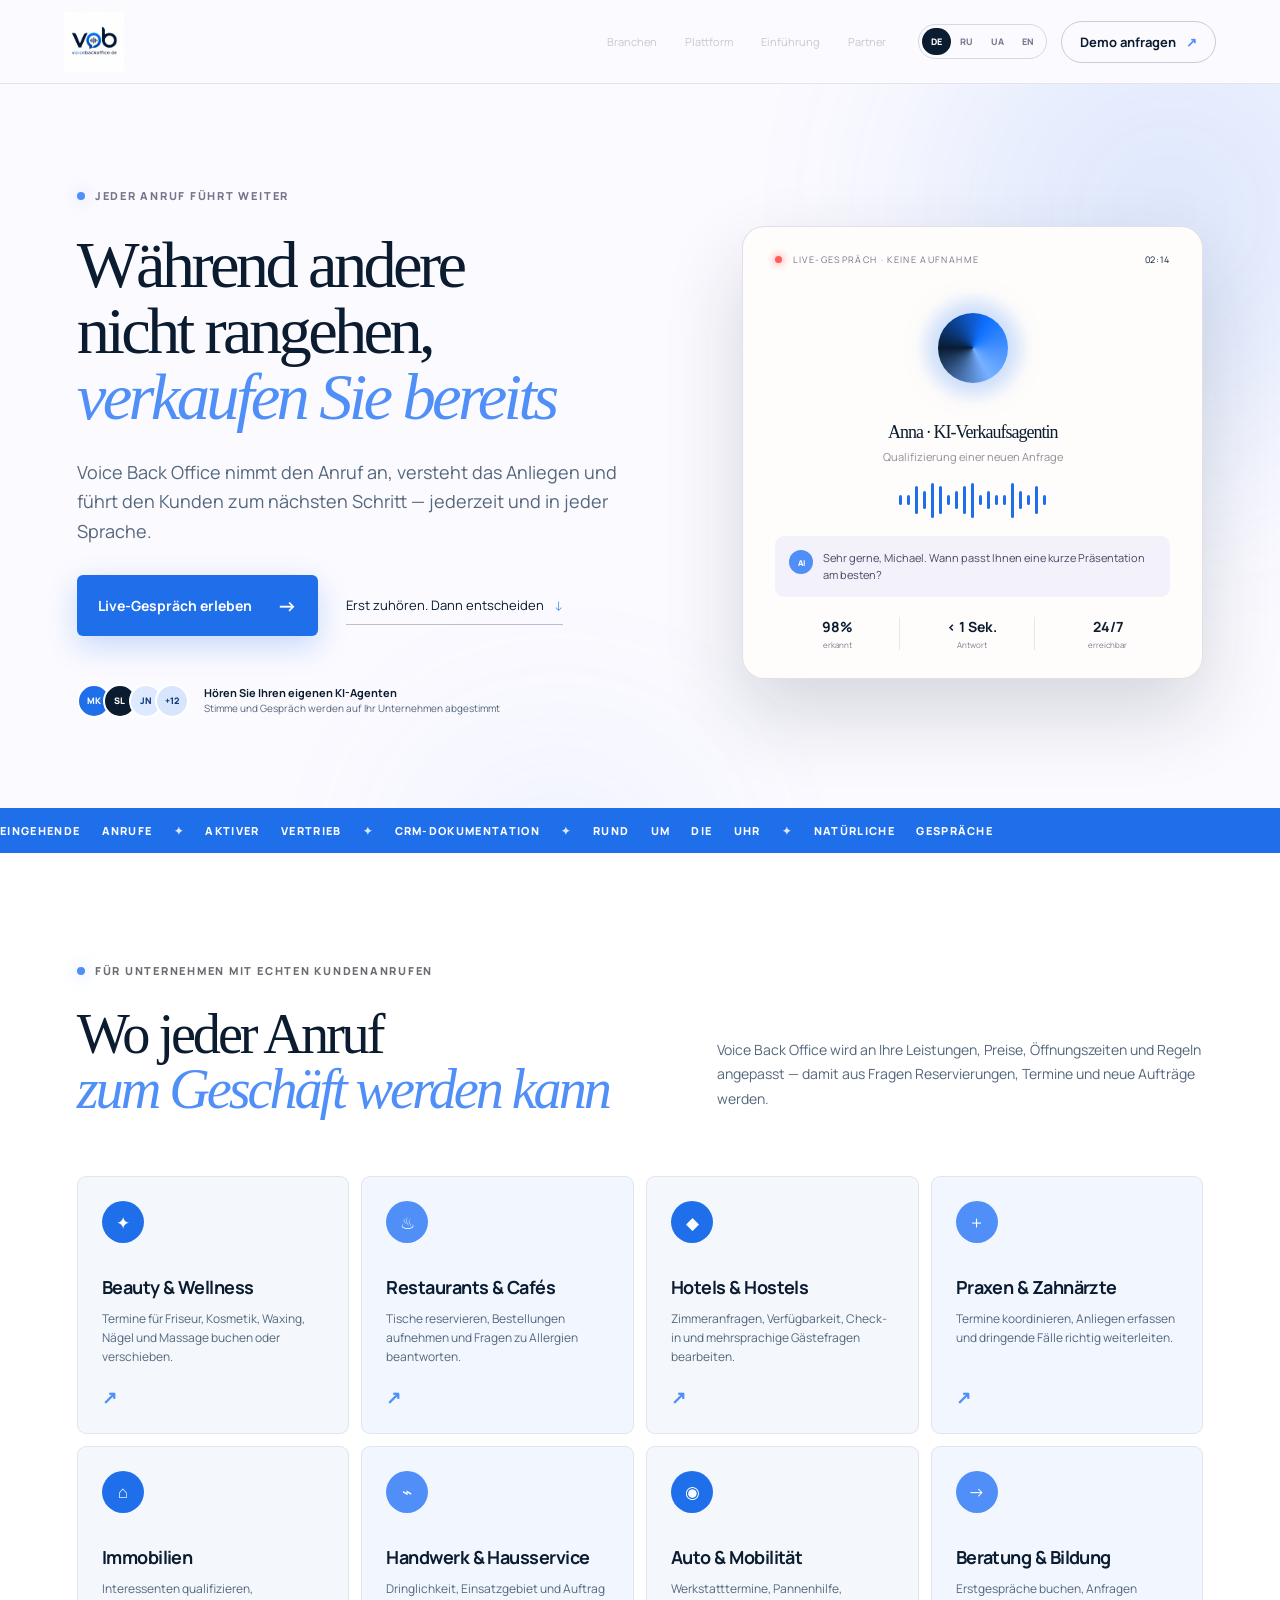
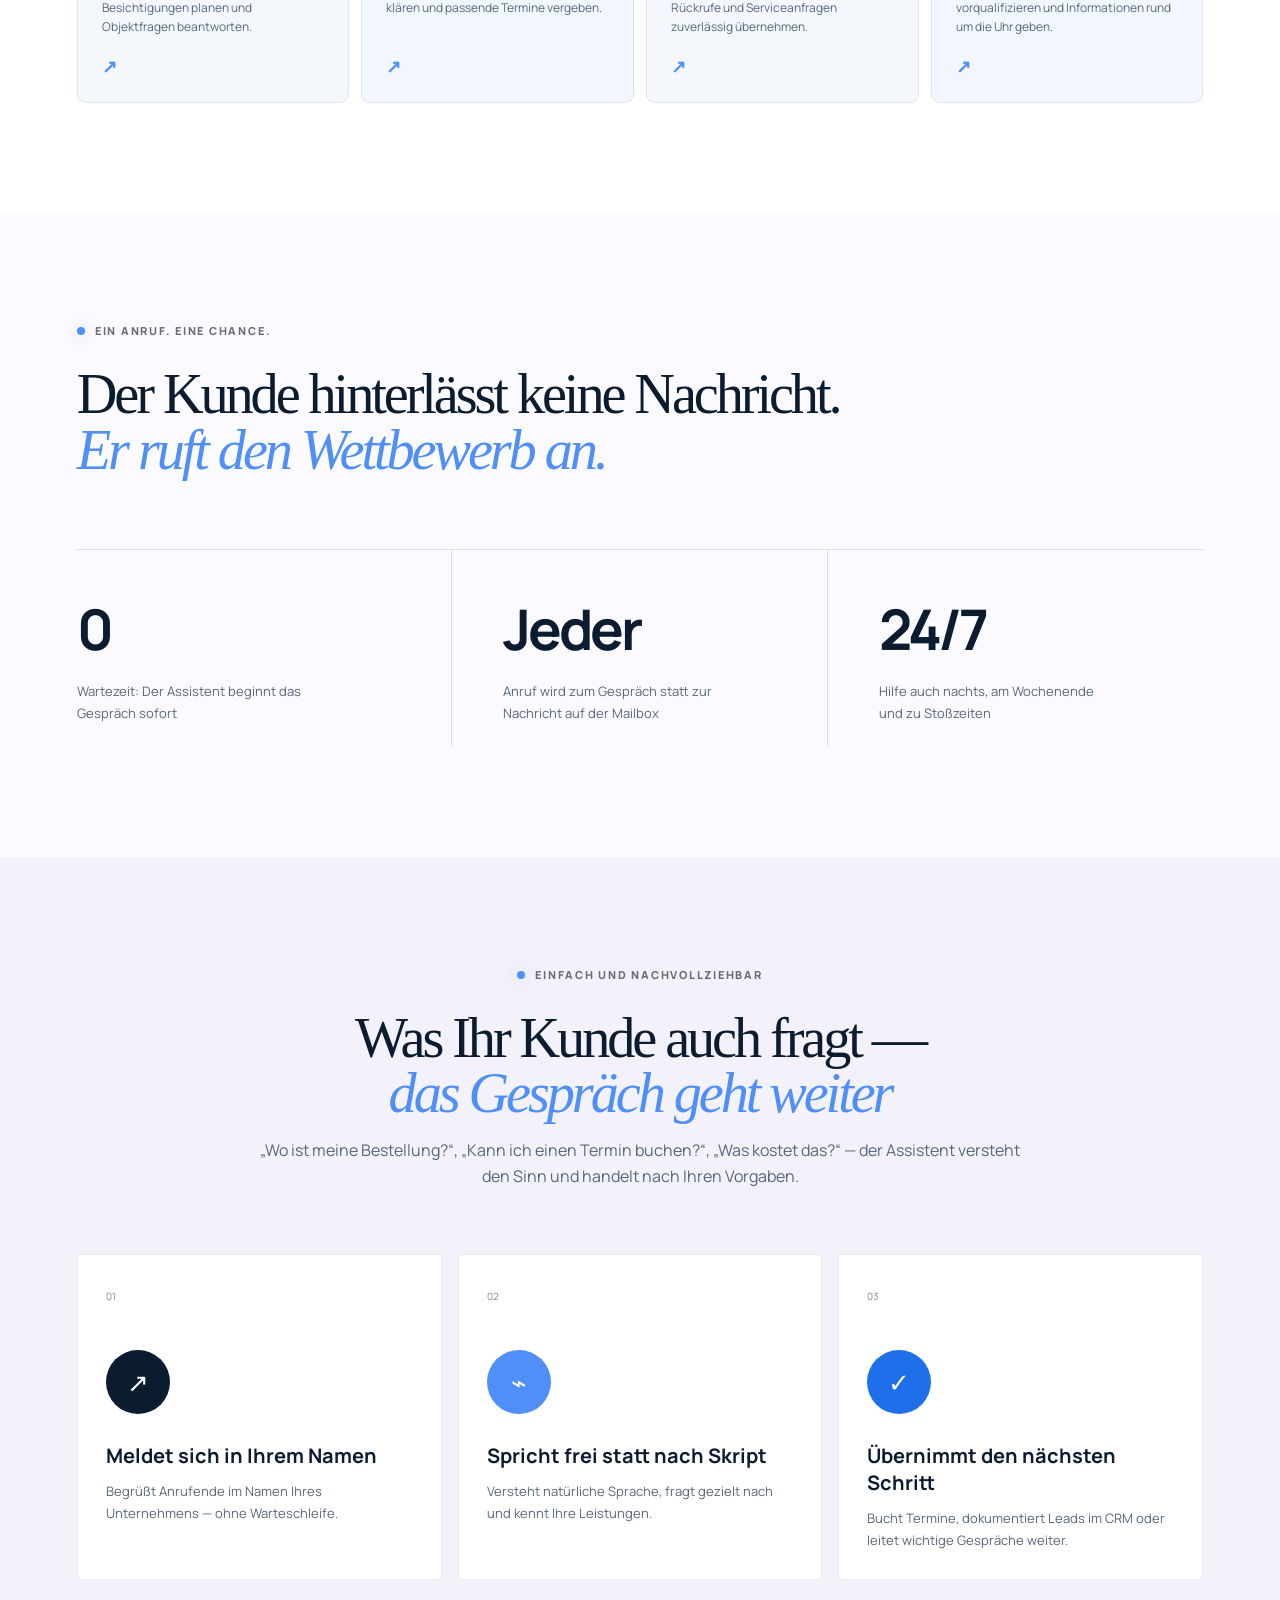
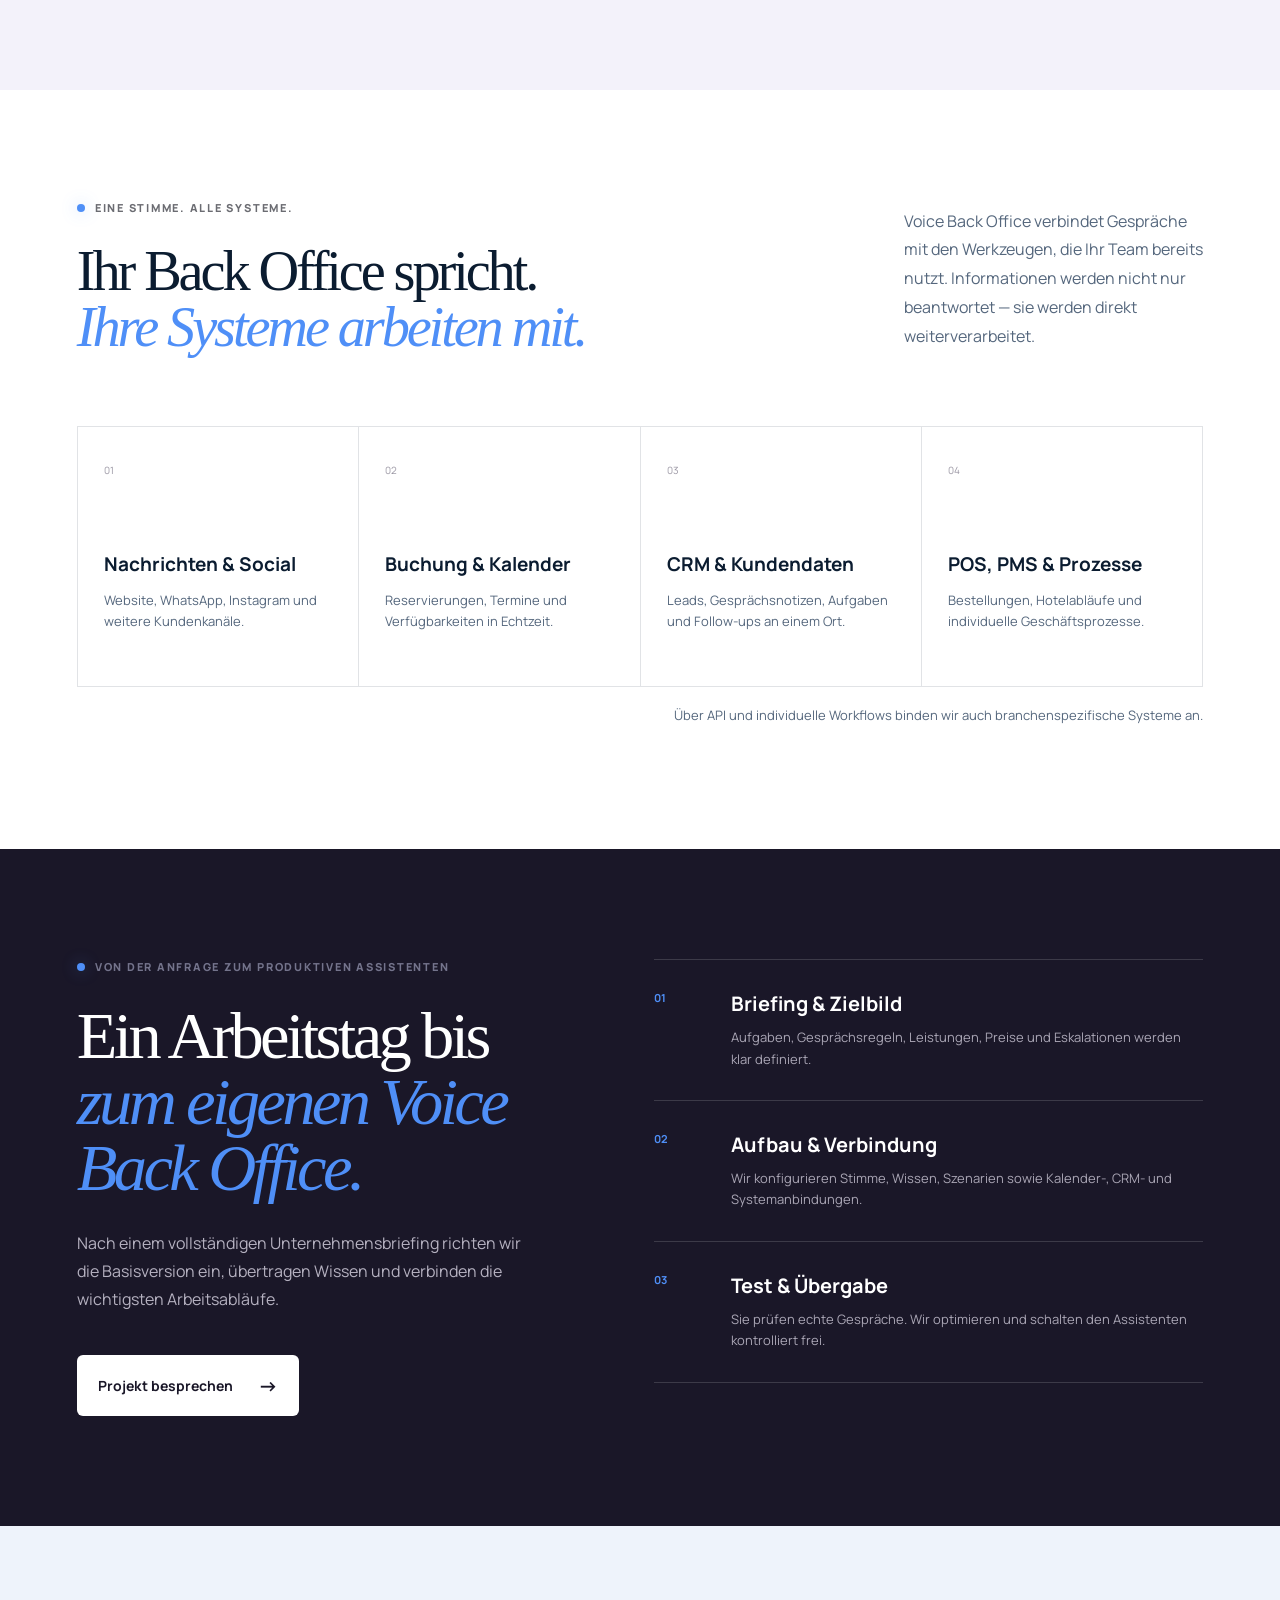
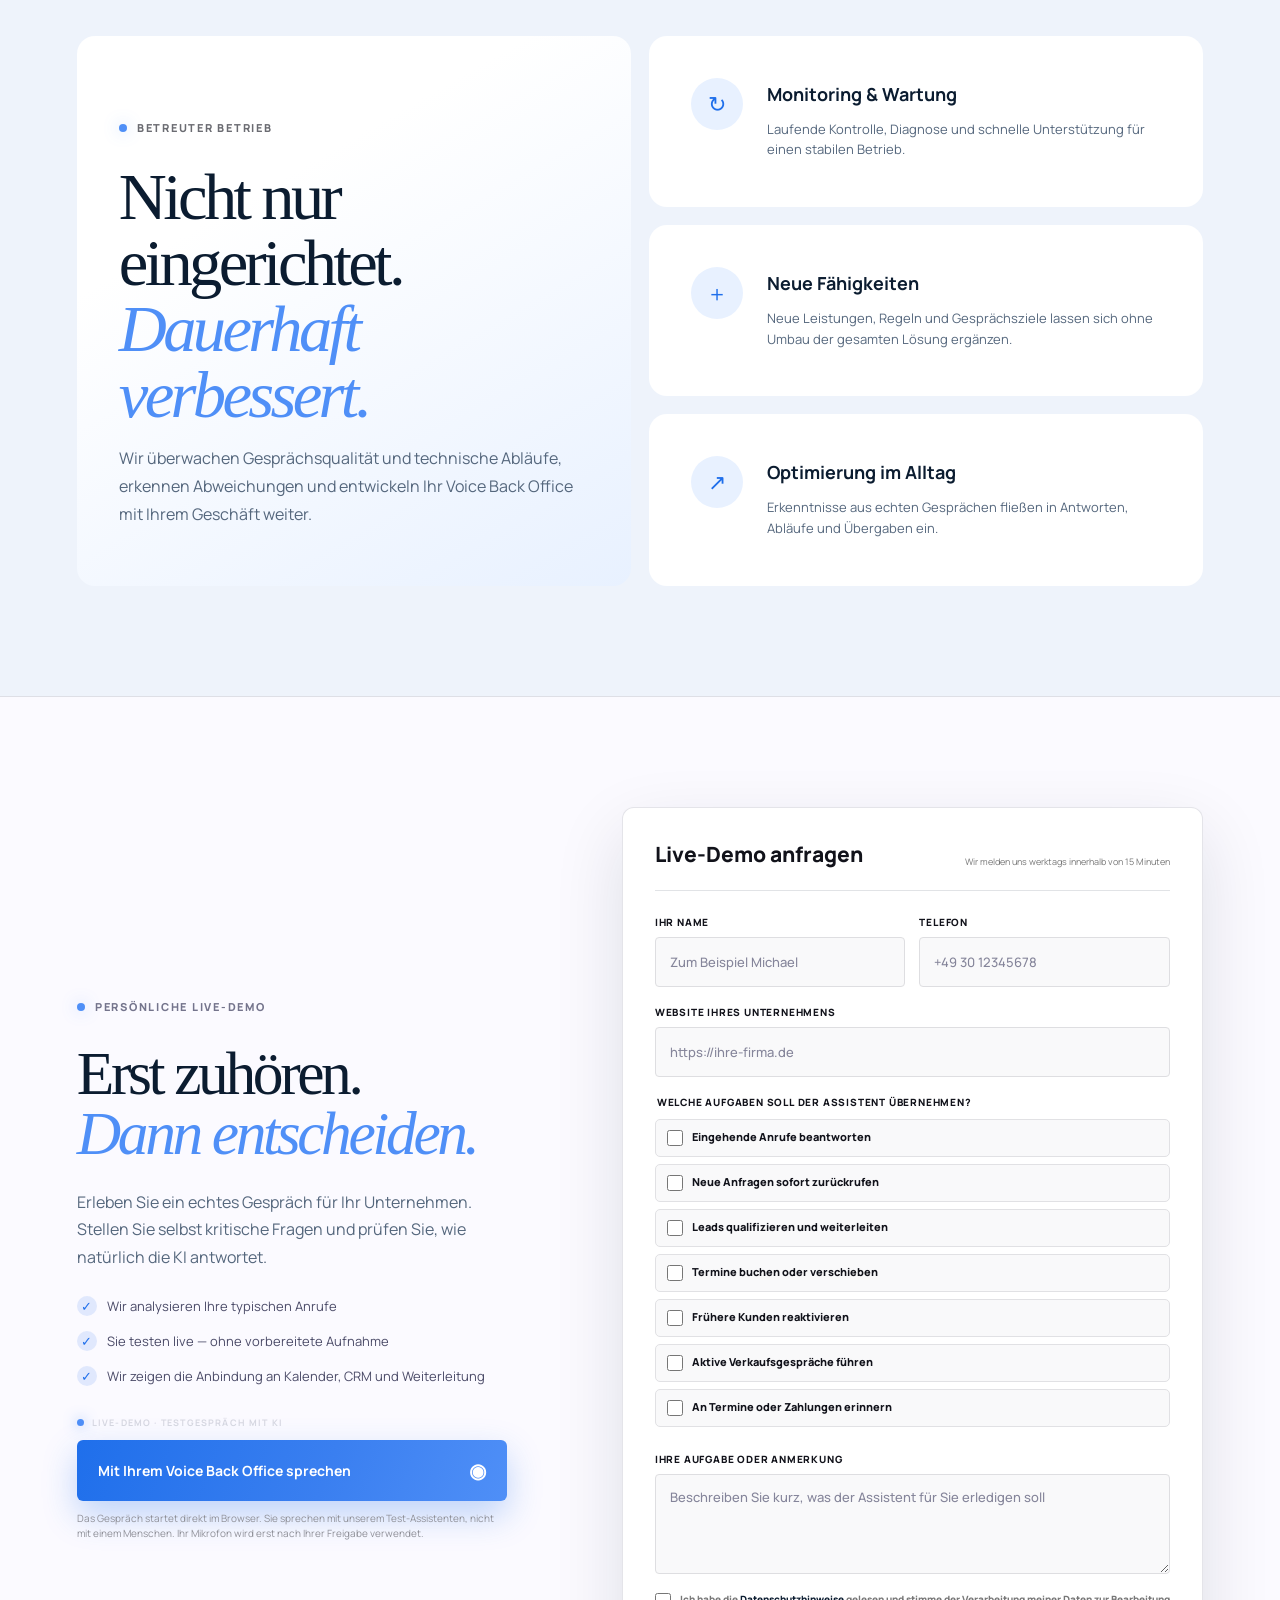
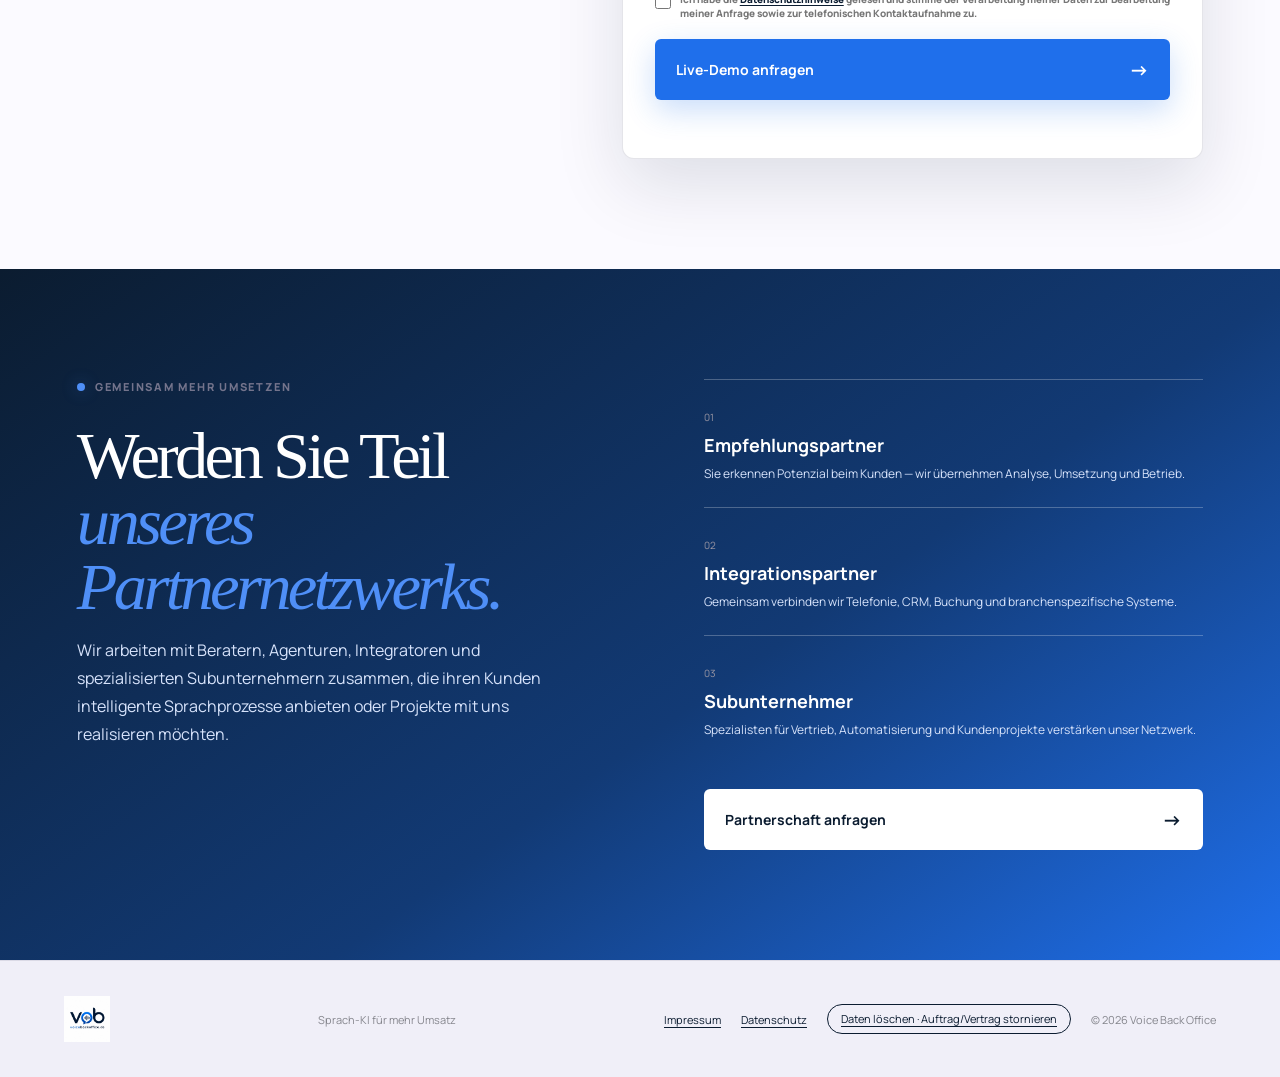
==== commit 44ca25d6: "Add VOB logo and rebrand site colors to navy/blue Replace the CSS text logo-mark with the real logo " ====
--- a/index.html
+++ b/index.html
@@ -12,8 +12,7 @@
 <body>
   <header class="header">
     <a class="logo" href="#top" aria-label="Voice Back Office — Startseite">
-      <span class="logo-mark" aria-hidden="true"><i></i><i></i><i></i><i></i></span>
-      <span>VOICE <b>BACK OFFICE</b></span>
+      <img class="logo-img" src="assets/logo.png" alt="Voice Back Office">
     </a>
     <nav class="main-nav" aria-label="Main navigation">
       <a href="#industries" data-i18n="navIndustries">Branchen</a>
@@ -195,7 +194,7 @@
     </section>
   </main>
 
-  <footer><a class="logo" href="#top"><span class="logo-mark"><i></i><i></i><i></i><i></i></span><span>VOICE <b>BACK OFFICE</b></span></a><p data-i18n="footerTagline">Sprach-KI für mehr Umsatz</p><nav class="footer-links"><a href="imprint.html?lang=de" data-i18n="imprintLink">Impressum</a><a href="privacy.html?lang=de" data-i18n="privacyLink">Datenschutz</a><a class="footer-cancel" href="mailto:info@voicebackoffice.com?subject=K%C3%BCndigung%20eines%20Vertrags" data-i18n="cancelLink">Verträge hier kündigen</a><span>© 2026 Voice Back Office</span></nav></footer>
+  <footer><a class="logo" href="#top"><img class="logo-img" src="assets/logo.png" alt="Voice Back Office"></a><p data-i18n="footerTagline">Sprach-KI für mehr Umsatz</p><nav class="footer-links"><a href="imprint.html?lang=de" data-i18n="imprintLink">Impressum</a><a href="privacy.html?lang=de" data-i18n="privacyLink">Datenschutz</a><a class="footer-cancel" href="mailto:info@voicebackoffice.com?subject=K%C3%BCndigung%20eines%20Vertrags" data-i18n="cancelLink">Verträge hier kündigen</a><span>© 2026 Voice Back Office</span></nav></footer>
 
   <div class="success-modal" id="success-modal" hidden>
     <div class="success-card"><div class="success-icon">✓</div><h2 data-i18n="successTitle">Anfrage erhalten</h2><p data-i18n="successText">Vielen Dank! Wir melden uns in Kürze bei Ihnen.</p><button type="button" id="close-modal" data-i18n="successButton">Alles klar</button></div>
--- a/language.css
+++ b/language.css
@@ -272,3 +272,64 @@
   color: var(--ink);
   border-top-color: rgba(36,35,74,.1);
 }
+
+/* Voice Back Office — navy & blue rebrand, matches new VOB logo */
+:root {
+  --ink: #0b1c30;
+  --paper: #f7fafd;
+  --lime: #1f6feb;
+  --violet: #4f8ff7;
+  --muted: #55677d;
+  --line: rgba(11,28,48,.12);
+}
+
+body { background: var(--paper); }
+
+.logo-img { height: 60px; width: auto; display: block; }
+footer .logo-img { height: 46px; }
+
+.eyebrow span:first-child { background: var(--violet); box-shadow: 0 0 16px rgba(79,143,247,.4); }
+.button-primary { box-shadow: 0 10px 30px rgba(31,111,235,.24); }
+.hero-glow.one { background: var(--lime); opacity: .13; }
+.hero-glow.two { background: var(--violet); opacity: .13; }
+
+.assistant-orb { background: radial-gradient(circle, rgba(31,111,235,.2), rgba(79,143,247,.11) 52%, transparent 70%); }
+.orb-core { background: conic-gradient(from 30deg, #1f6feb, #7fb0f7, #0b1c30, #1f6feb); box-shadow: 0 0 35px rgba(31,111,235,.27); }
+
+.avatars span:first-child { background: #1f6feb; color: #fff; }
+.avatars span:nth-child(2) { background: #0b1c30; color: #fff; }
+.avatars span:nth-child(3) { background: #dce9ff; color: #123a75; }
+.avatars span:last-child { background: #d7e6fd; color: #123a75; }
+
+.voice-card { box-shadow: 0 34px 80px rgba(11,28,48,.16); }
+
+.ticker span { color: #d9e8ff; }
+
+.industry-card:hover { border-color: rgba(31,111,235,.28); box-shadow: 0 20px 38px rgba(11,28,48,.12); }
+.industry-card:nth-child(2n) { background: #f2f7ff; }
+
+.demo-form { box-shadow: 0 26px 70px rgba(11,28,48,.12); }
+
+.voice-demo-label span { box-shadow: 0 0 13px rgba(79,143,247,.7); }
+.voice-demo-button {
+  background: linear-gradient(110deg, var(--lime), #3a7ff0 58%, var(--violet));
+  box-shadow: 0 14px 34px rgba(31,111,235,.28);
+}
+.voice-demo-status { color: #3a5f92; }
+
+.demo-form input:focus, .demo-form textarea:focus { box-shadow: 0 0 0 3px rgba(79,143,247,.12); }
+.task-options label:has(input:checked) { background: rgba(79,143,247,.08); }
+
+.logo-mark { background: linear-gradient(135deg, #0b1c30, #1f6feb); }
+.logo b { color: #1f6feb; }
+.launch-timeline b { color: #4f8ff7; }
+.operations-grid .feature-symbol { background: #e8f1ff; color: #1f6feb; }
+.partners { background: linear-gradient(145deg, #0b1c30, #123a75 58%, #1f6feb); }
+.partner-button { color: #0b1c30; }
+.partner-copy p, .partner-options p { color: #d7e3fb; }
+
+.demo li:before { background: rgba(31,111,235,.12); }
+.integration-board article:hover { background: #eef4ff; }
+.operations { background: #eef3fb; }
+.operations-main { background: linear-gradient(150deg,#fff 30%,#e8f1ff); }
+.industry-card { background: #f4f8fd; }
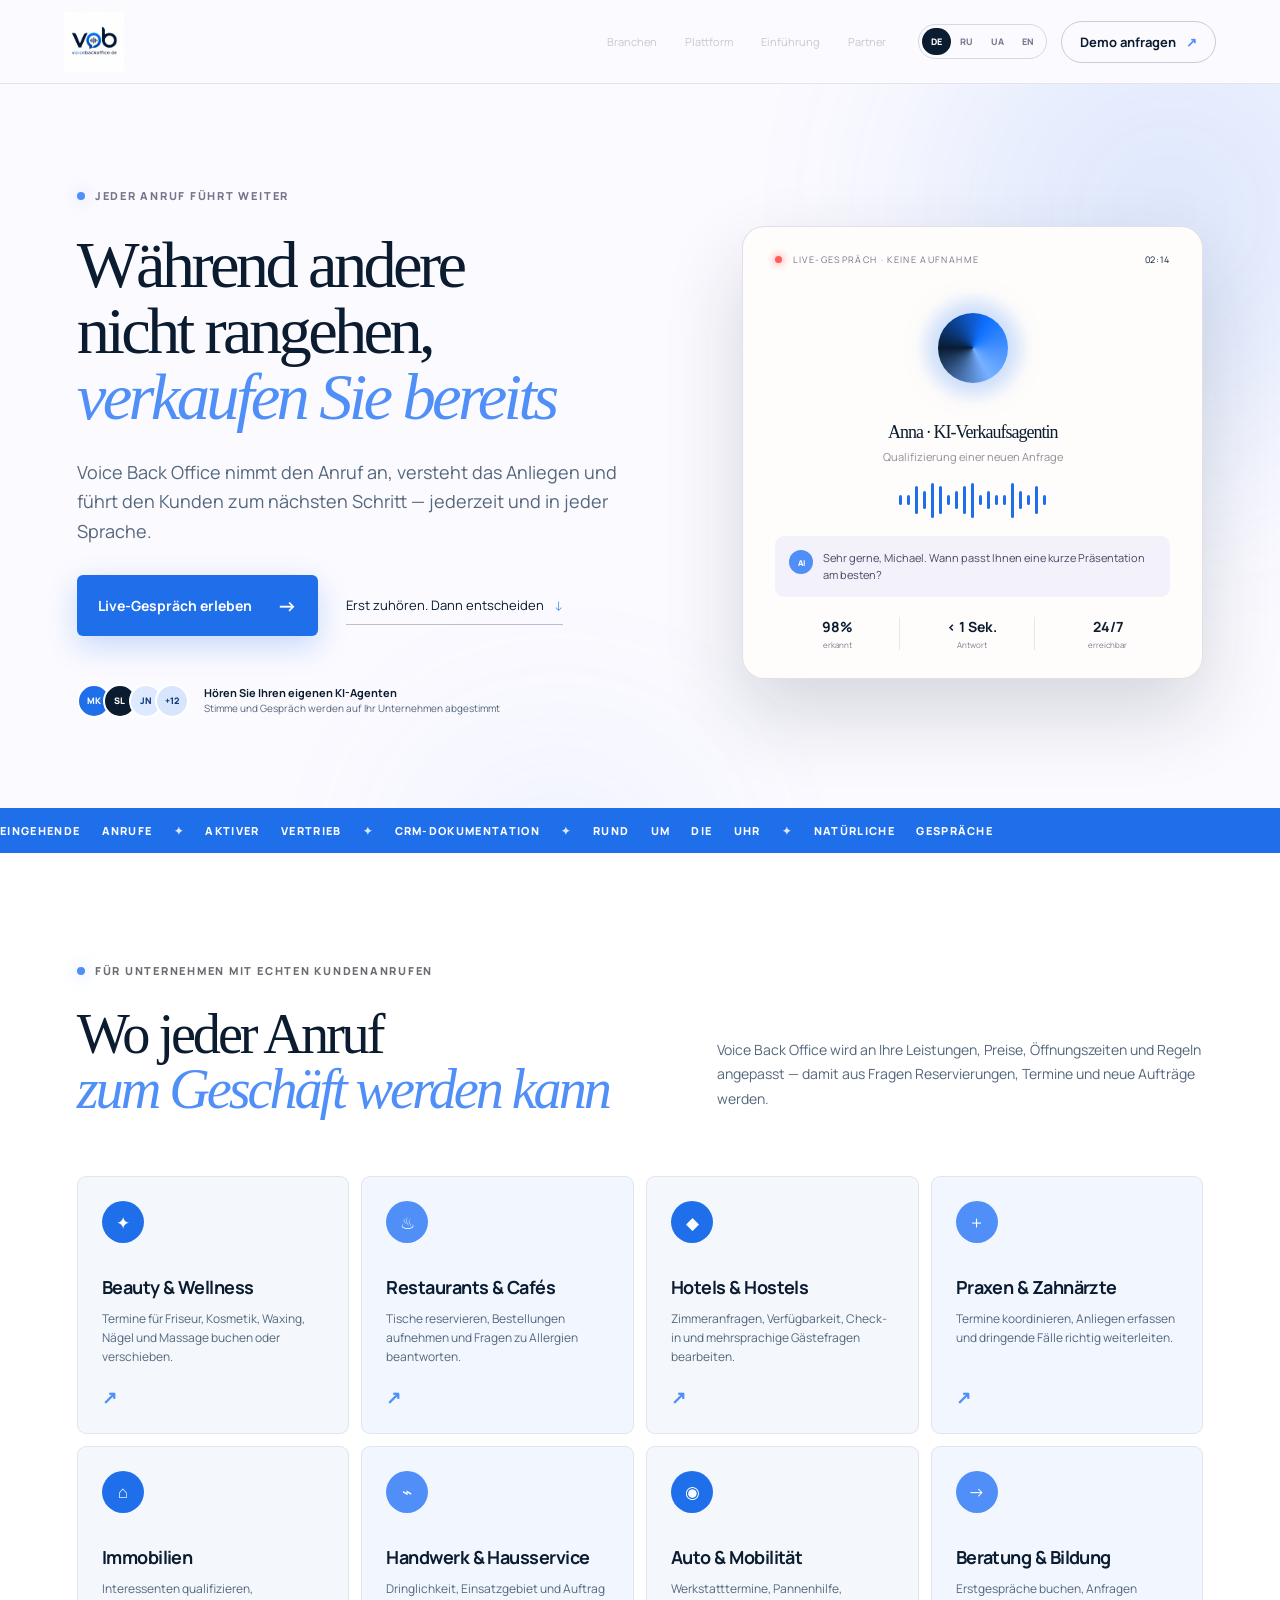
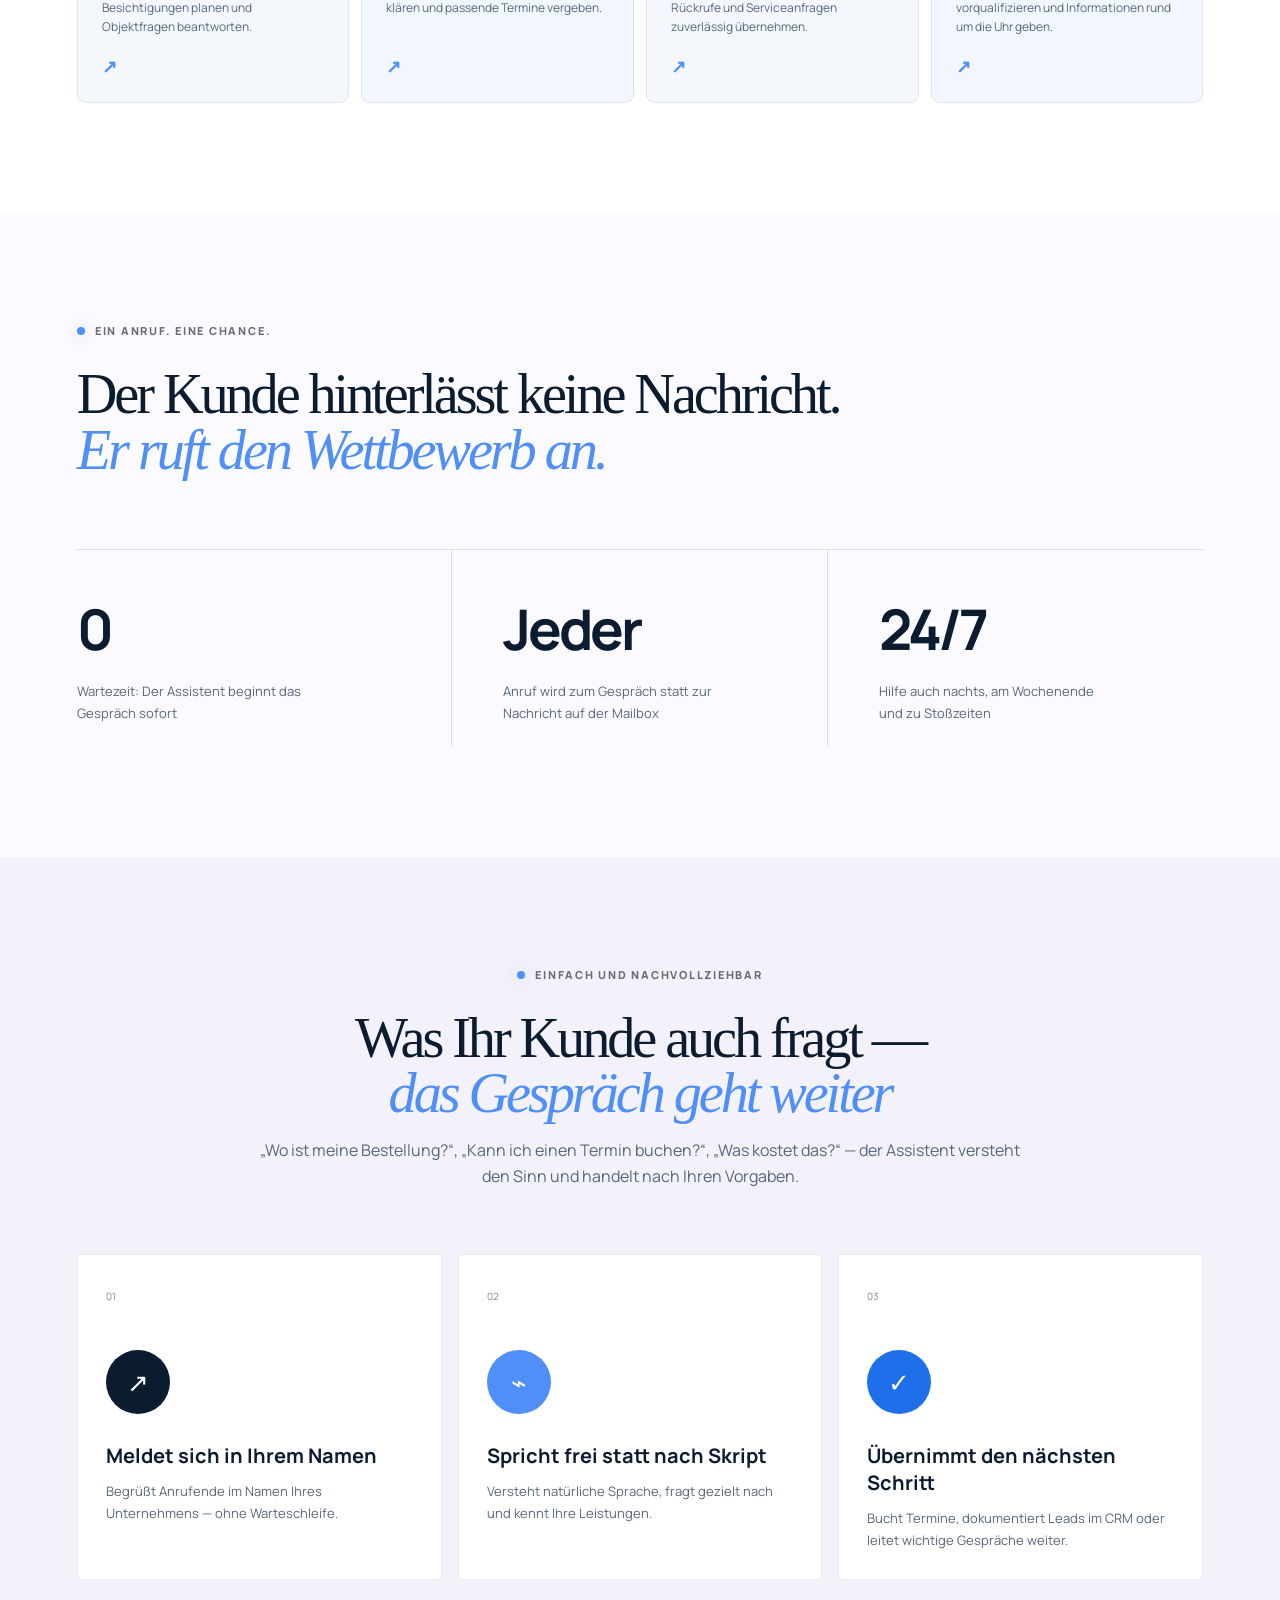
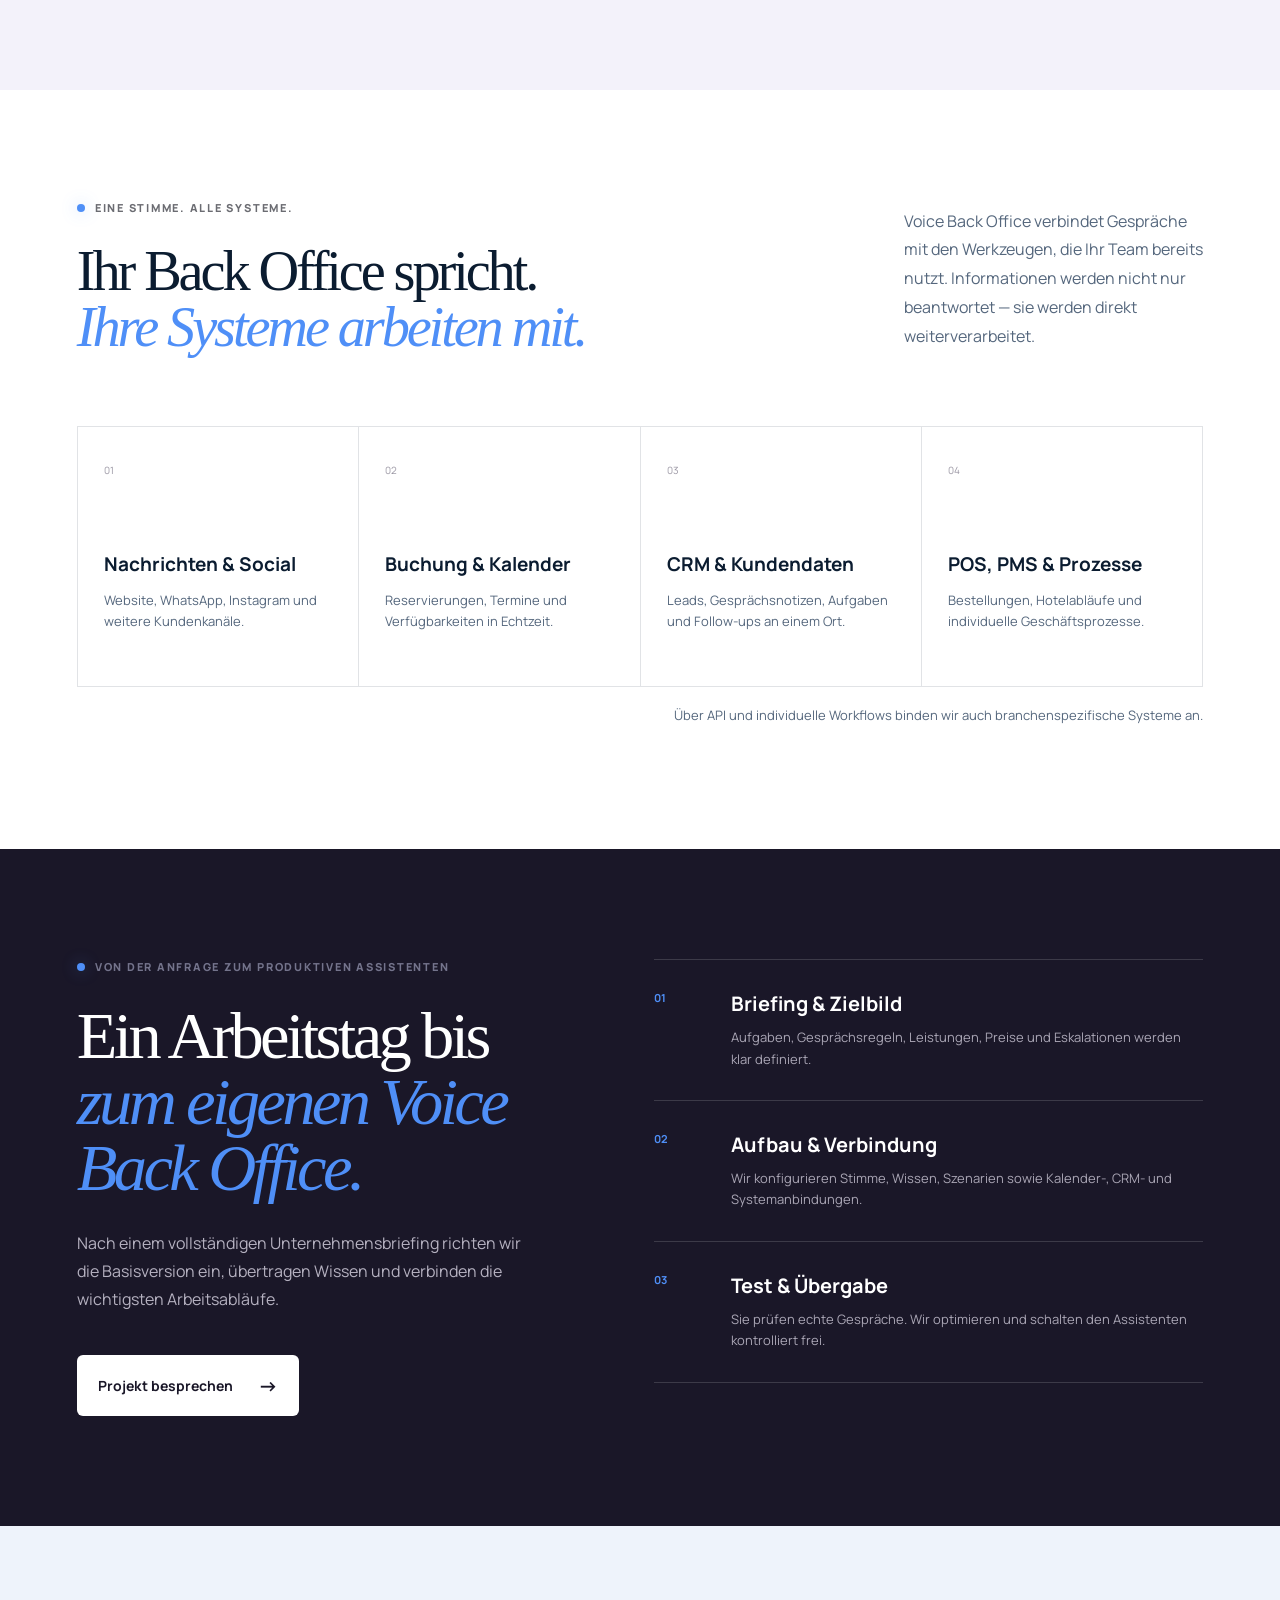
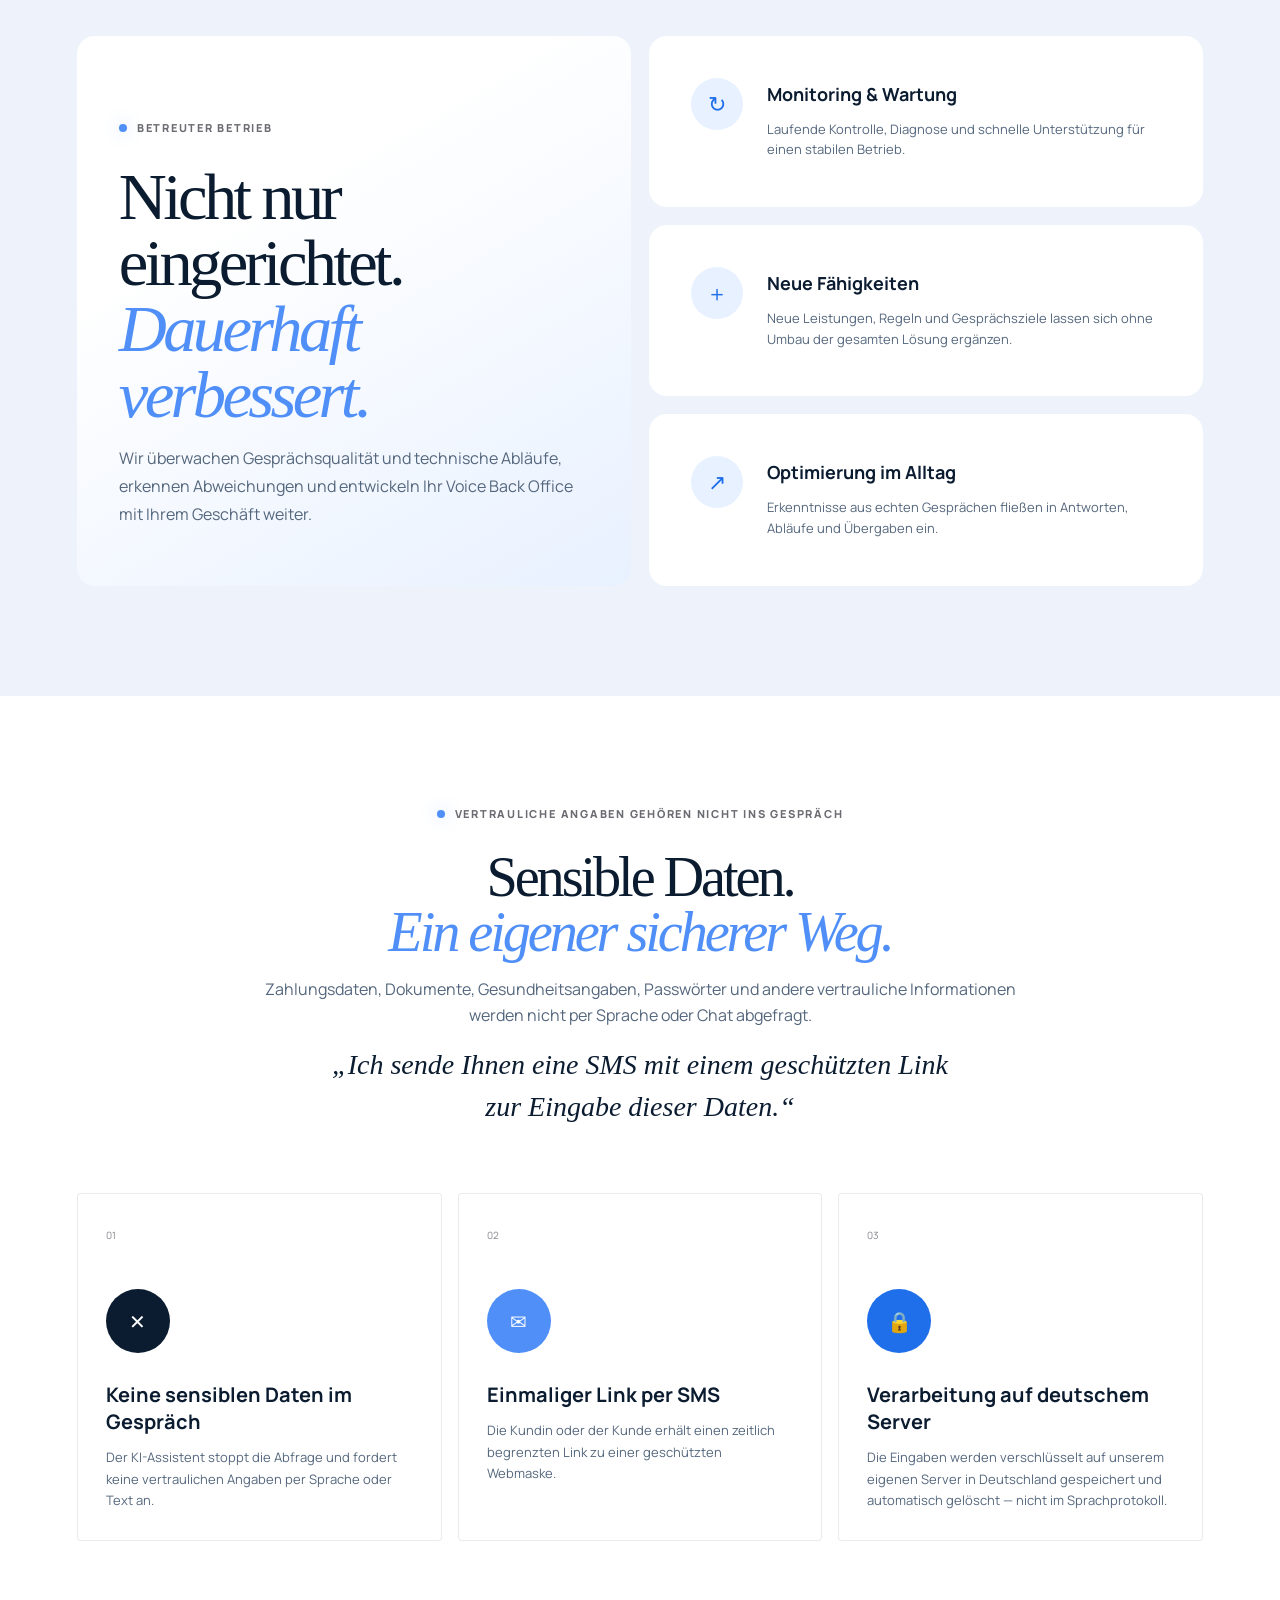
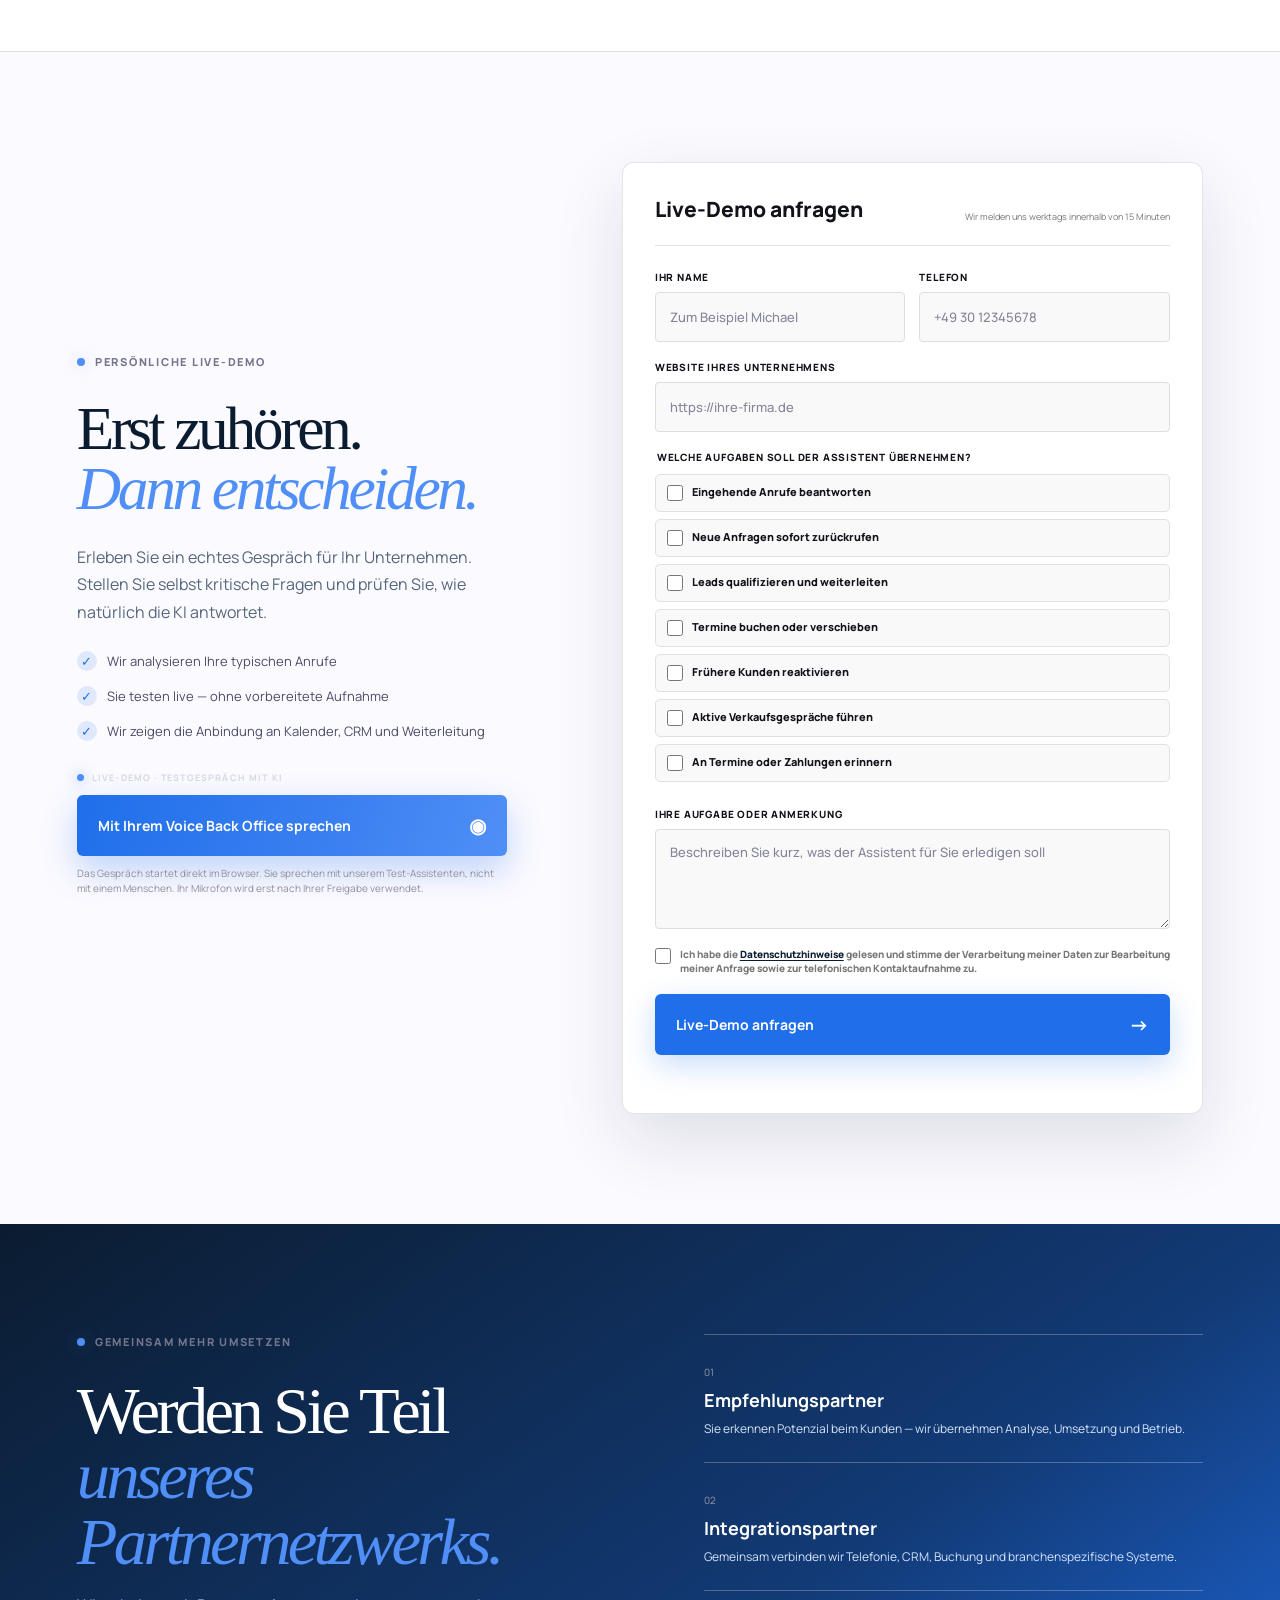
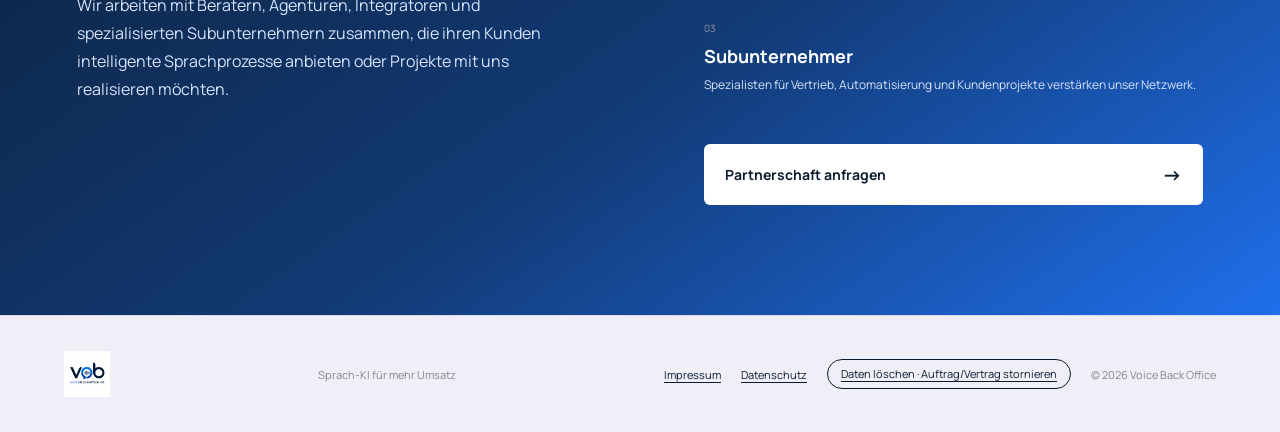
==== commit abfc4de1: "Add security/secure-channel section and complete legal pages Wire the previously-orphaned "security"" ====
--- a/index.html
+++ b/index.html
@@ -144,6 +144,20 @@
       </div>
     </section>
 
+    <section class="section security" id="security">
+      <div class="section-heading centered">
+        <div class="eyebrow dark"><span></span> <span data-i18n="securityEyebrow">Vertrauliche Angaben gehören nicht ins Gespräch</span></div>
+        <h2 data-i18n-html="securityTitle">Sensible Daten.<br><em>Ein eigener sicherer Weg.</em></h2>
+        <p data-i18n="securityLead">Zahlungsdaten, Dokumente, Gesundheitsangaben, Passwörter und andere vertrauliche Informationen werden nicht per Sprache oder Chat abgefragt.</p>
+      </div>
+      <blockquote class="security-quote" data-i18n="securityQuote">„Ich sende Ihnen eine SMS mit einem geschützten Link zur Eingabe dieser Daten.“</blockquote>
+      <div class="steps">
+        <article><span class="step-num">01</span><div class="step-icon">✕</div><h3 data-i18n="securityStepOneTitle">Keine sensiblen Daten im Gespräch</h3><p data-i18n="securityStepOneText">Der KI-Assistent stoppt die Abfrage und fordert keine vertraulichen Angaben per Sprache oder Text an.</p></article>
+        <article><span class="step-num">02</span><div class="step-icon">✉</div><h3 data-i18n="securityStepTwoTitle">Einmaliger Link per SMS</h3><p data-i18n="securityStepTwoText">Die Kundin oder der Kunde erhält einen zeitlich begrenzten Link zu einer geschützten Webmaske.</p></article>
+        <article><span class="step-num">03</span><div class="step-icon">🔒</div><h3 data-i18n="securityStepThreeTitle">Verarbeitung auf deutschem Server</h3><p data-i18n="securityStepThreeText">Die Eingaben gelangen verschlüsselt in die angebundene CRM-Umgebung und nicht in das Sprachprotokoll.</p></article>
+      </div>
+    </section>
+
     <section class="section demo" id="demo">
       <div class="demo-copy">
         <div class="eyebrow"><span></span> <span data-i18n="demoEyebrow">Persönliche Live-Demo</span></div>
--- a/styles.css
+++ b/styles.css
@@ -4,7 +4,7 @@
 @media(max-width:560px){.header{height:70px}.hero{padding:56px 20px}.hero h1{font-size:43px}.hero-lead{font-size:15px}.hero-actions{align-items:stretch;flex-direction:column;gap:10px}.button{width:100%}.text-link{text-align:center}.voice-card{padding:20px 16px}.section{padding:78px 20px}.section-heading h2,.demo h2{font-size:40px}.steps article{min-height:280px}.form-row{grid-template-columns:1fr}.demo-form{padding:22px 18px}.form-head{align-items:flex-start;flex-direction:column;gap:7px}footer{align-items:flex-start;flex-direction:column;gap:12px}.metrics strong{font-size:48px}}
 
 /* 2026 premium editorial redesign */
-body{background:#f8f5f2}main{display:flex;flex-direction:column}.hero{order:1}.ticker{order:2}.industries{order:3}.problems{order:4}.how{order:5}.platform{order:6}.launch{order:7}.operations{order:8}.demo{order:9}.partners{order:10}h1,h2{font-family:Georgia,'Times New Roman',serif;font-weight:400!important;letter-spacing:-.055em!important}.hero h1 em,.section h2 em,.demo h2 em{font-style:italic;font-weight:400}.header{background:rgba(20,18,34,.96);backdrop-filter:blur(18px);position:sticky;top:0}.main-nav{display:flex;gap:28px;margin-left:auto;margin-right:32px}.main-nav a{font-size:11px;color:#c9c6d4;transition:.2s}.main-nav a:hover{color:#fff}.header-tools{display:flex;align-items:center;gap:18px}.logo b{color:#f17aa1}.logo-mark{background:linear-gradient(135deg,#6256d8,#ef5b8d)}.logo-mark i{background:#fff}.hero{background:radial-gradient(circle at 88% 15%,rgba(98,86,216,.3),transparent 35%),linear-gradient(145deg,#151322,#20172b 65%,#151322);padding-top:104px}.button-primary{background:linear-gradient(135deg,#f47da4,#e94d82);color:#fff;box-shadow:0 12px 34px rgba(239,91,141,.25)}.ticker{color:#fff;background:linear-gradient(90deg,#6256d8,#8c4fbd,#ef5b8d)}.ticker span{color:#fff}.assistant-orb{background:radial-gradient(circle,rgba(239,91,141,.3),rgba(98,86,216,.12) 52%,transparent 70%)}.orb-core{background:conic-gradient(from 30deg,#ef5b8d,#f4a2bd,#6256d8,#ef5b8d);box-shadow:0 0 36px rgba(239,91,141,.36)}.wave i,.dialogue span{background:#ef5b8d;color:#fff}.eyebrow span{background:#ef5b8d;box-shadow:0 0 16px rgba(239,91,141,.7)}
+body{background:#f8f5f2}main{display:flex;flex-direction:column}.hero{order:1}.ticker{order:2}.industries{order:3}.problems{order:4}.how{order:5}.platform{order:6}.launch{order:7}.operations{order:8}.security{order:9}.demo{order:10}.partners{order:11}h1,h2{font-family:Georgia,'Times New Roman',serif;font-weight:400!important;letter-spacing:-.055em!important}.hero h1 em,.section h2 em,.demo h2 em{font-style:italic;font-weight:400}.header{background:rgba(20,18,34,.96);backdrop-filter:blur(18px);position:sticky;top:0}.main-nav{display:flex;gap:28px;margin-left:auto;margin-right:32px}.main-nav a{font-size:11px;color:#c9c6d4;transition:.2s}.main-nav a:hover{color:#fff}.header-tools{display:flex;align-items:center;gap:18px}.logo b{color:#f17aa1}.logo-mark{background:linear-gradient(135deg,#6256d8,#ef5b8d)}.logo-mark i{background:#fff}.hero{background:radial-gradient(circle at 88% 15%,rgba(98,86,216,.3),transparent 35%),linear-gradient(145deg,#151322,#20172b 65%,#151322);padding-top:104px}.button-primary{background:linear-gradient(135deg,#f47da4,#e94d82);color:#fff;box-shadow:0 12px 34px rgba(239,91,141,.25)}.ticker{color:#fff;background:linear-gradient(90deg,#6256d8,#8c4fbd,#ef5b8d)}.ticker span{color:#fff}.assistant-orb{background:radial-gradient(circle,rgba(239,91,141,.3),rgba(98,86,216,.12) 52%,transparent 70%)}.orb-core{background:conic-gradient(from 30deg,#ef5b8d,#f4a2bd,#6256d8,#ef5b8d);box-shadow:0 0 36px rgba(239,91,141,.36)}.wave i,.dialogue span{background:#ef5b8d;color:#fff}.eyebrow span{background:#ef5b8d;box-shadow:0 0 16px rgba(239,91,141,.7)}
 .platform{background:#fff}.platform-heading{display:grid;grid-template-columns:1.4fr .6fr;gap:10vw;align-items:end}.platform-heading>p{font-size:16px;line-height:1.8;color:var(--muted);margin:0 0 5px}.integration-board{display:grid;grid-template-columns:repeat(4,1fr);border-top:1px solid var(--line);border-left:1px solid var(--line);margin-top:70px}.integration-board article{min-height:260px;padding:30px 26px;border-right:1px solid var(--line);border-bottom:1px solid var(--line);transition:.25s}.integration-board article:hover{background:#f5f0f7;transform:translateY(-4px)}.integration-board span,.partner-options>article>span{font-size:10px;color:#9a96a3}.integration-board h3{font-size:19px;margin:72px 0 12px}.integration-board p,.integration-note{color:var(--muted);font-size:13px;line-height:1.65}.integration-note{text-align:right;margin-top:18px}
 .launch{background:#1a1728;color:#fff;display:grid;grid-template-columns:.9fr 1.1fr;gap:10vw}.launch-intro>p{color:#b5b1c0;line-height:1.75;max-width:540px;margin:28px 0}.button-light{background:#fff;color:#1a1728;margin-top:14px}.launch-timeline article{display:grid;grid-template-columns:55px 1fr;gap:22px;padding:30px 0;border-top:1px solid rgba(255,255,255,.15)}.launch-timeline article:last-child{border-bottom:1px solid rgba(255,255,255,.15)}.launch-timeline b{color:#f17aa1;font-size:11px}.launch-timeline h3{font-size:20px;margin:0 0 10px}.launch-timeline p{font-size:13px;line-height:1.65;color:#aaa6b5;margin:0}
 .operations{background:#eee9ef;display:grid;grid-template-columns:1fr 1fr;gap:18px}.operations-card,.operations-grid article{background:#fff;border-radius:18px;padding:42px}.operations-main{display:flex;flex-direction:column;justify-content:flex-end;min-height:550px;background:linear-gradient(150deg,#fff 30%,#f3e6ee)}.operations-main p{color:var(--muted);line-height:1.75;max-width:580px}.operations-grid{display:grid;gap:18px}.operations-grid article{min-height:170px;display:grid;grid-template-columns:58px 1fr;column-gap:18px}.operations-grid .feature-symbol{grid-row:1/3;width:52px;height:52px;border-radius:50%;display:grid;place-items:center;background:#ede9fa;color:#6256d8;font-size:22px}.operations-grid h3{font-size:18px;margin:4px 0 8px}.operations-grid p{color:var(--muted);font-size:13px;line-height:1.6;margin:0}
--- a/language.css
+++ b/language.css
@@ -333,3 +333,17 @@
 .operations { background: #eef3fb; }
 .operations-main { background: linear-gradient(150deg,#fff 30%,#e8f1ff); }
 .industry-card { background: #f4f8fd; }
+
+.security { background: #fff; }
+.security-quote {
+  max-width: 640px;
+  margin: 0 auto 55px;
+  padding: 0;
+  text-align: center;
+  font-family: Georgia, 'Times New Roman', serif;
+  font-style: italic;
+  font-size: clamp(20px, 2.4vw, 28px);
+  line-height: 1.5;
+  color: var(--ink);
+}
+.security .step-icon { font-size: 20px; }
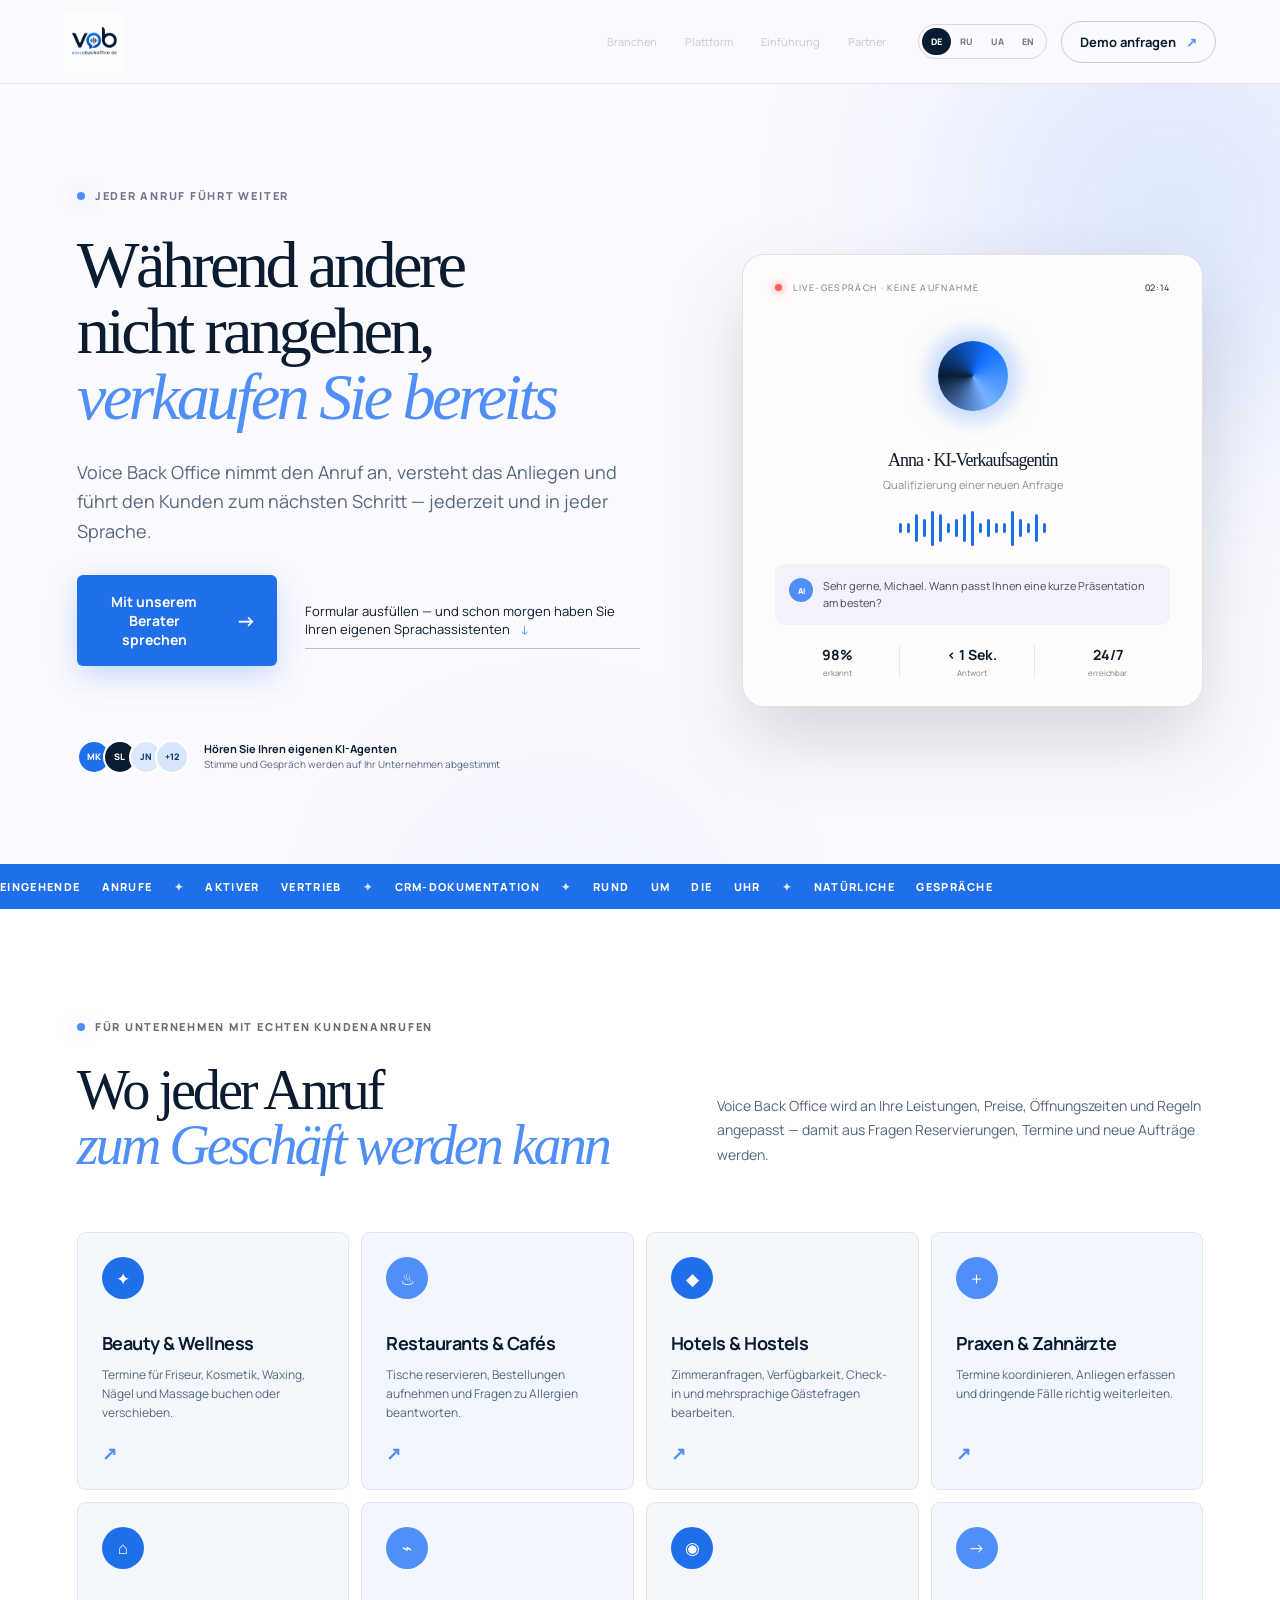
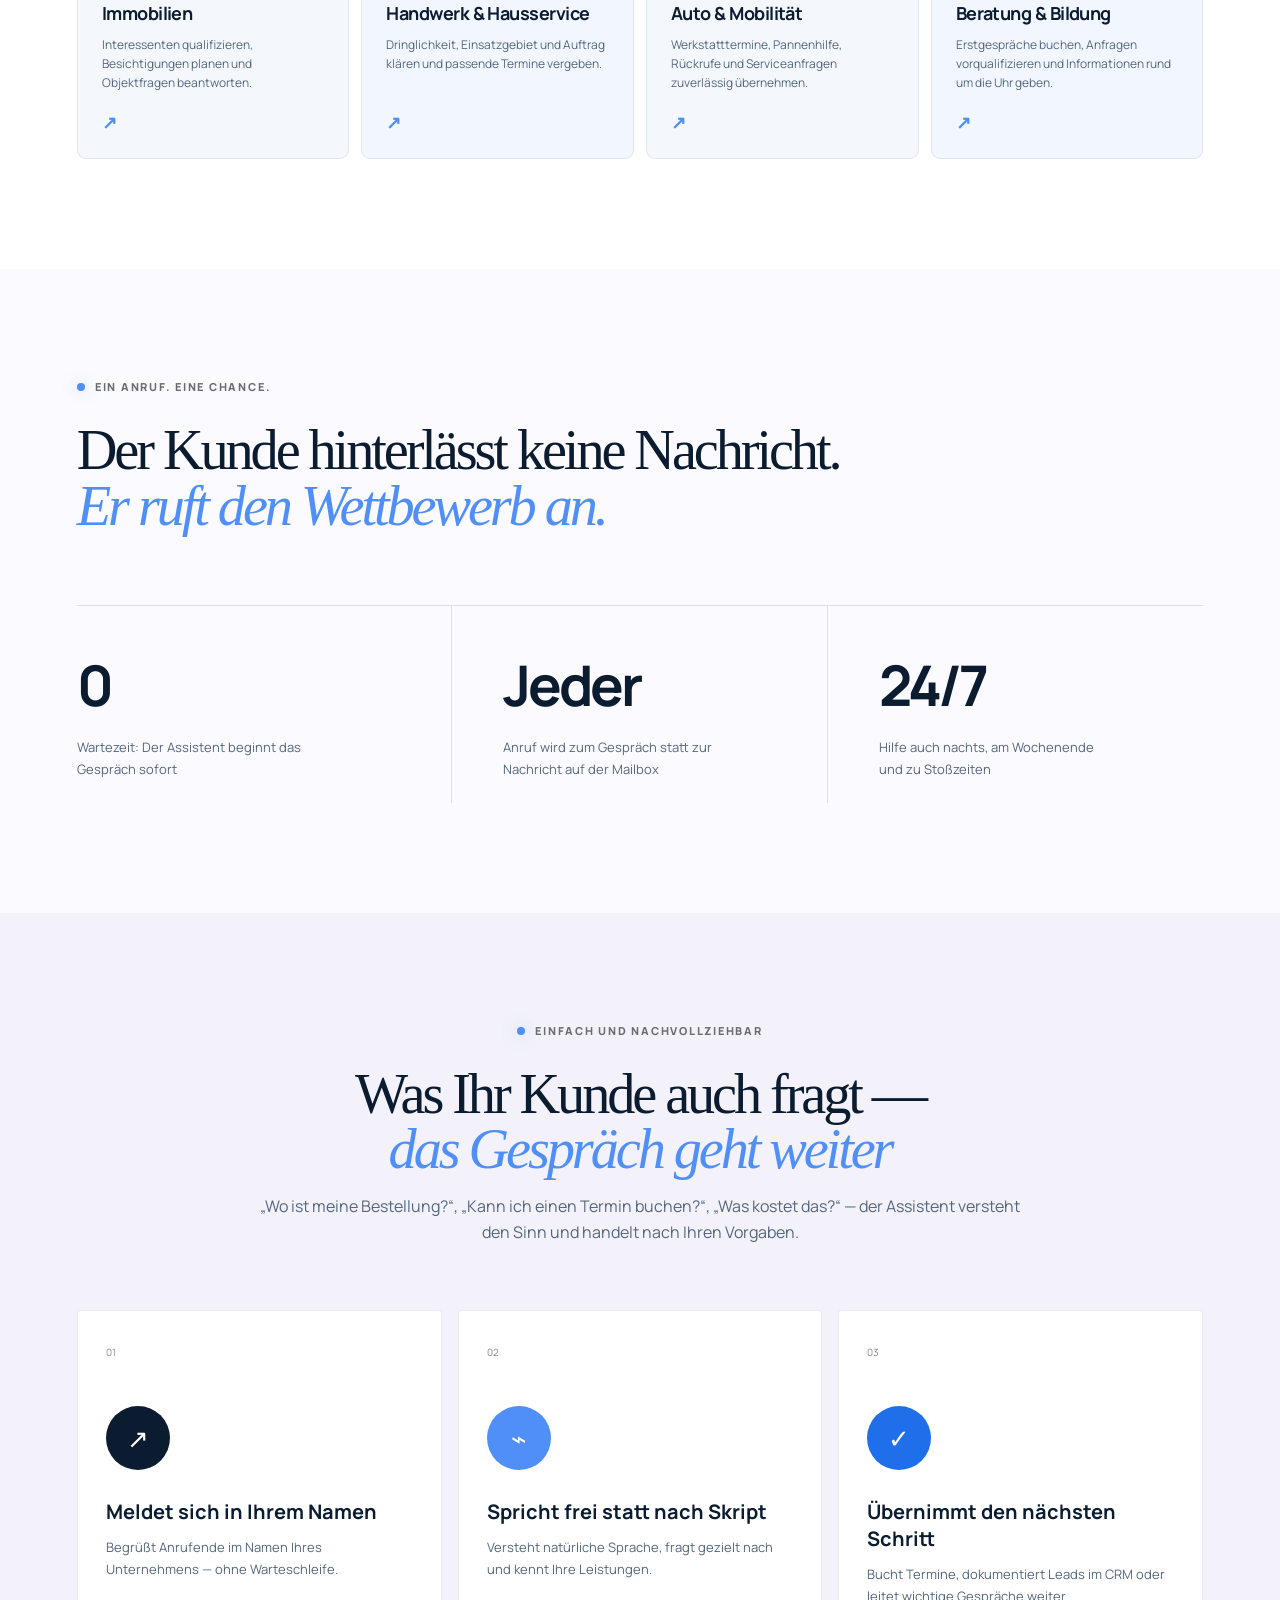
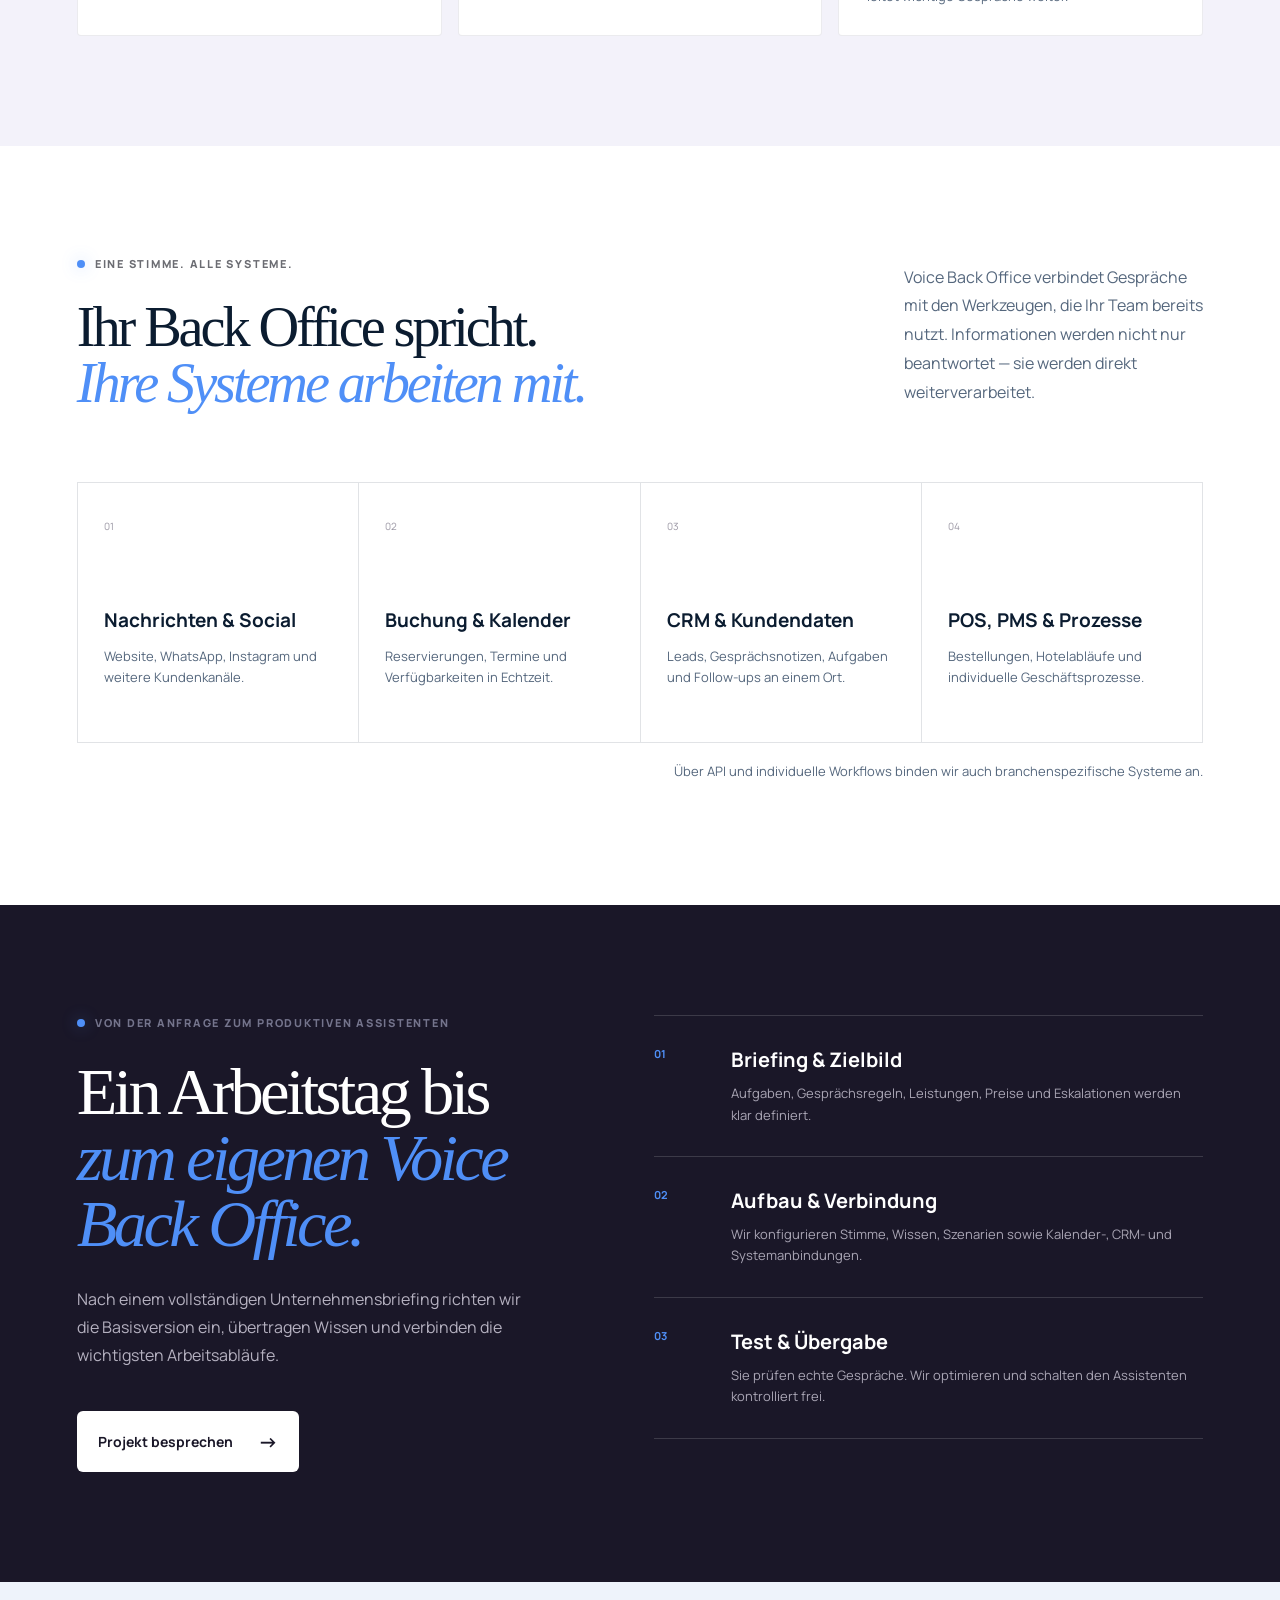
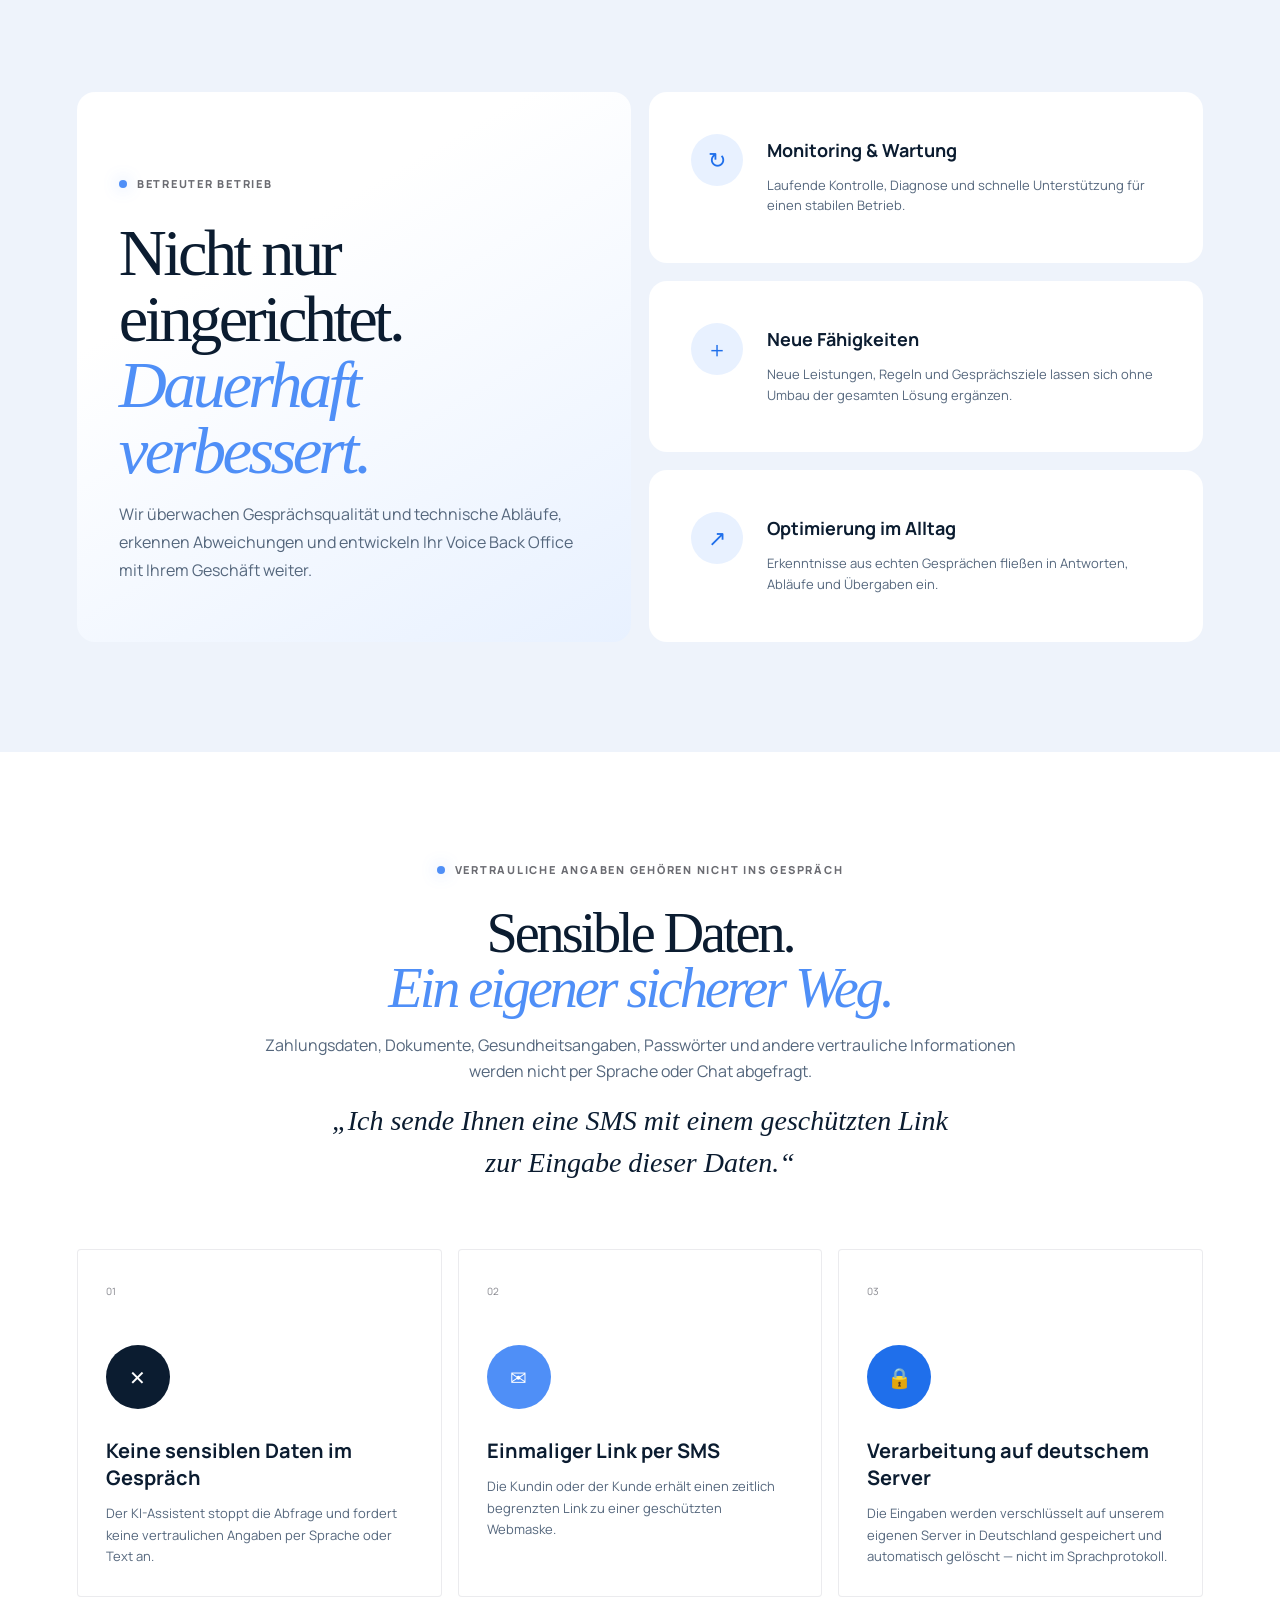
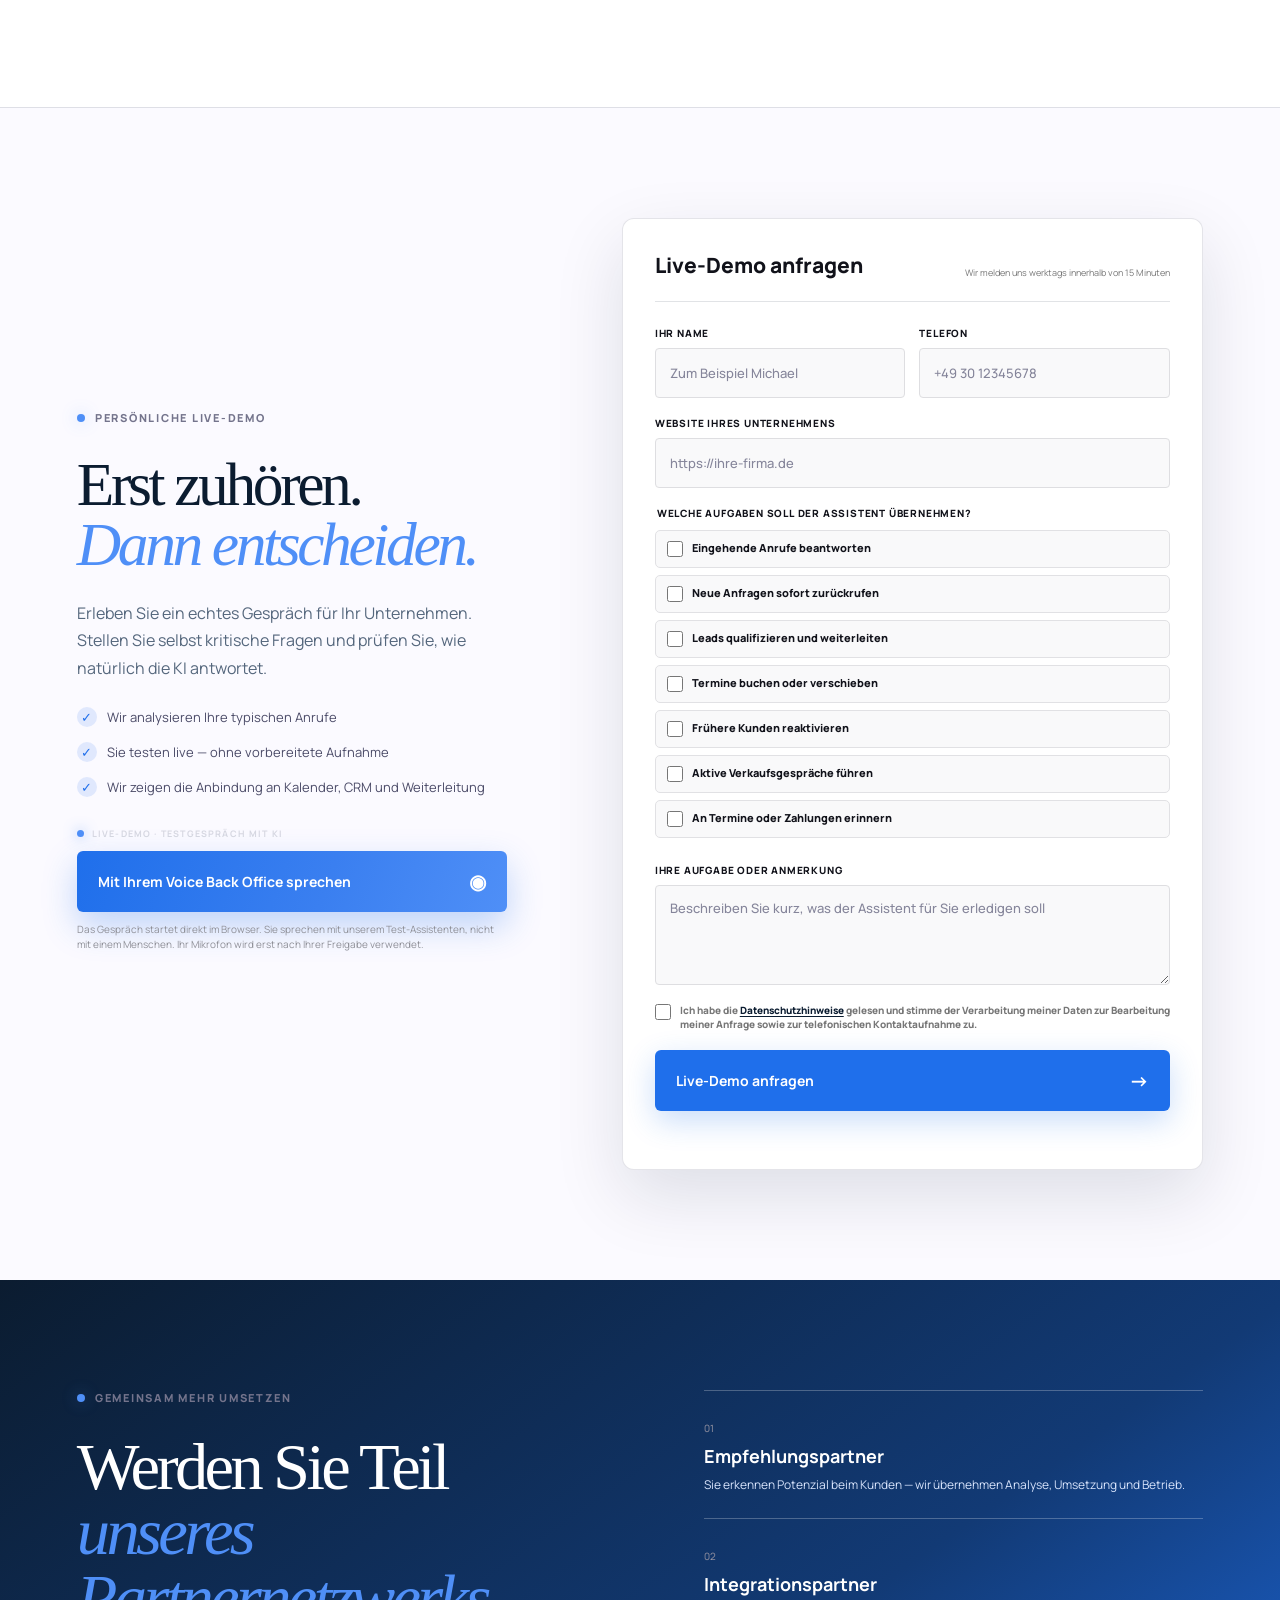
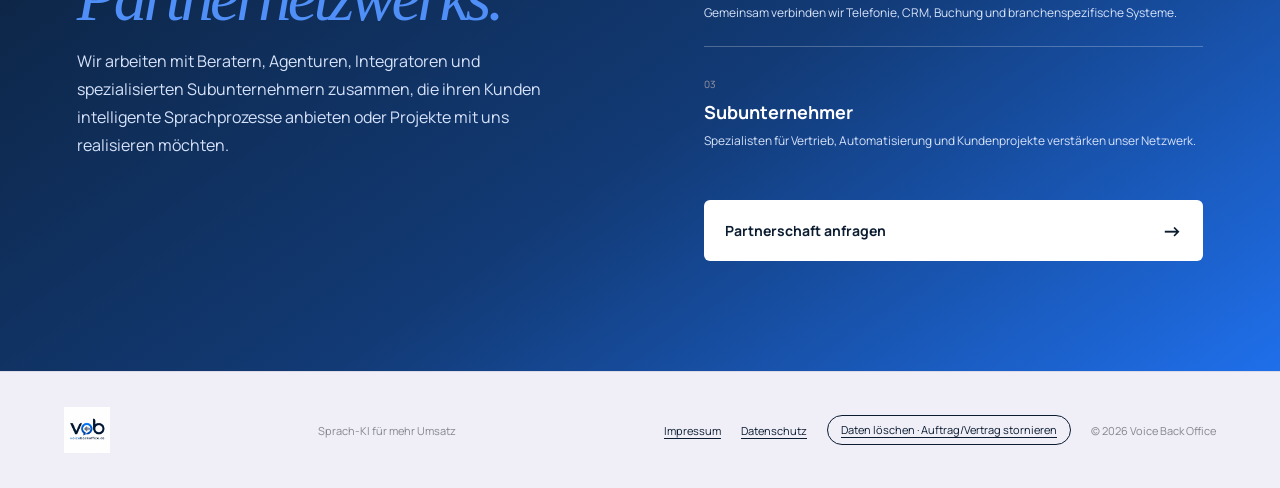
==== commit f1e6bccb: "Point live demo at Voice Back Office org, add hero call button Switch the widget's customerIdn from " ====
--- a/index.html
+++ b/index.html
@@ -34,9 +34,10 @@
         <h1 data-i18n-html="heroTitle">Während andere<br>nicht rangehen,<br><em>verkaufen Sie bereits</em></h1>
         <p class="hero-lead" data-i18n="heroLead">Voice Back Office nimmt den Anruf an, versteht das Anliegen und führt den Kunden zum nächsten Schritt — jederzeit und in jeder Sprache.</p>
         <div class="hero-actions">
-          <a class="button button-primary" href="#demo" data-i18n-html="heroPrimary">Live-Gespräch erleben <span>→</span></a>
-          <a class="text-link" href="#how" data-i18n-html="heroSecondary">Erst zuhören. Dann entscheiden <span>↓</span></a>
-        </div>
+          <button type="button" class="button button-primary" id="hero-voice-button" data-i18n-html="heroPrimary">Mit unserem Berater sprechen <span>→</span></button>
+          <a class="text-link" href="#demo" data-i18n-html="heroSecondary">Formular ausfüllen — und schon morgen haben Sie Ihren eigenen Sprachassistenten <span>↓</span></a>
+        </div>
+        <p class="hero-voice-status" id="hero-voice-status" aria-live="polite"></p>
         <div class="hero-proof">
           <div class="avatars"><span>MK</span><span>SL</span><span>JN</span><span>+12</span></div>
           <p data-i18n-html="heroProof"><b>Hören Sie Ihren eigenen KI-Agenten</b><br>Stimme und Gespräch werden auf Ihr Unternehmen abgestimmt</p>
--- a/language.css
+++ b/language.css
@@ -316,6 +316,8 @@
   box-shadow: 0 14px 34px rgba(31,111,235,.28);
 }
 .voice-demo-status { color: #3a5f92; }
+.hero-voice-status { min-height: 16px; margin: 10px 0 0; font-size: 11px; color: #3a5f92; }
+.button:disabled { cursor: wait; opacity: .72; }
 
 .demo-form input:focus, .demo-form textarea:focus { box-shadow: 0 0 0 3px rgba(79,143,247,.12); }
 .task-options label:has(input:checked) { background: rgba(79,143,247,.08); }
